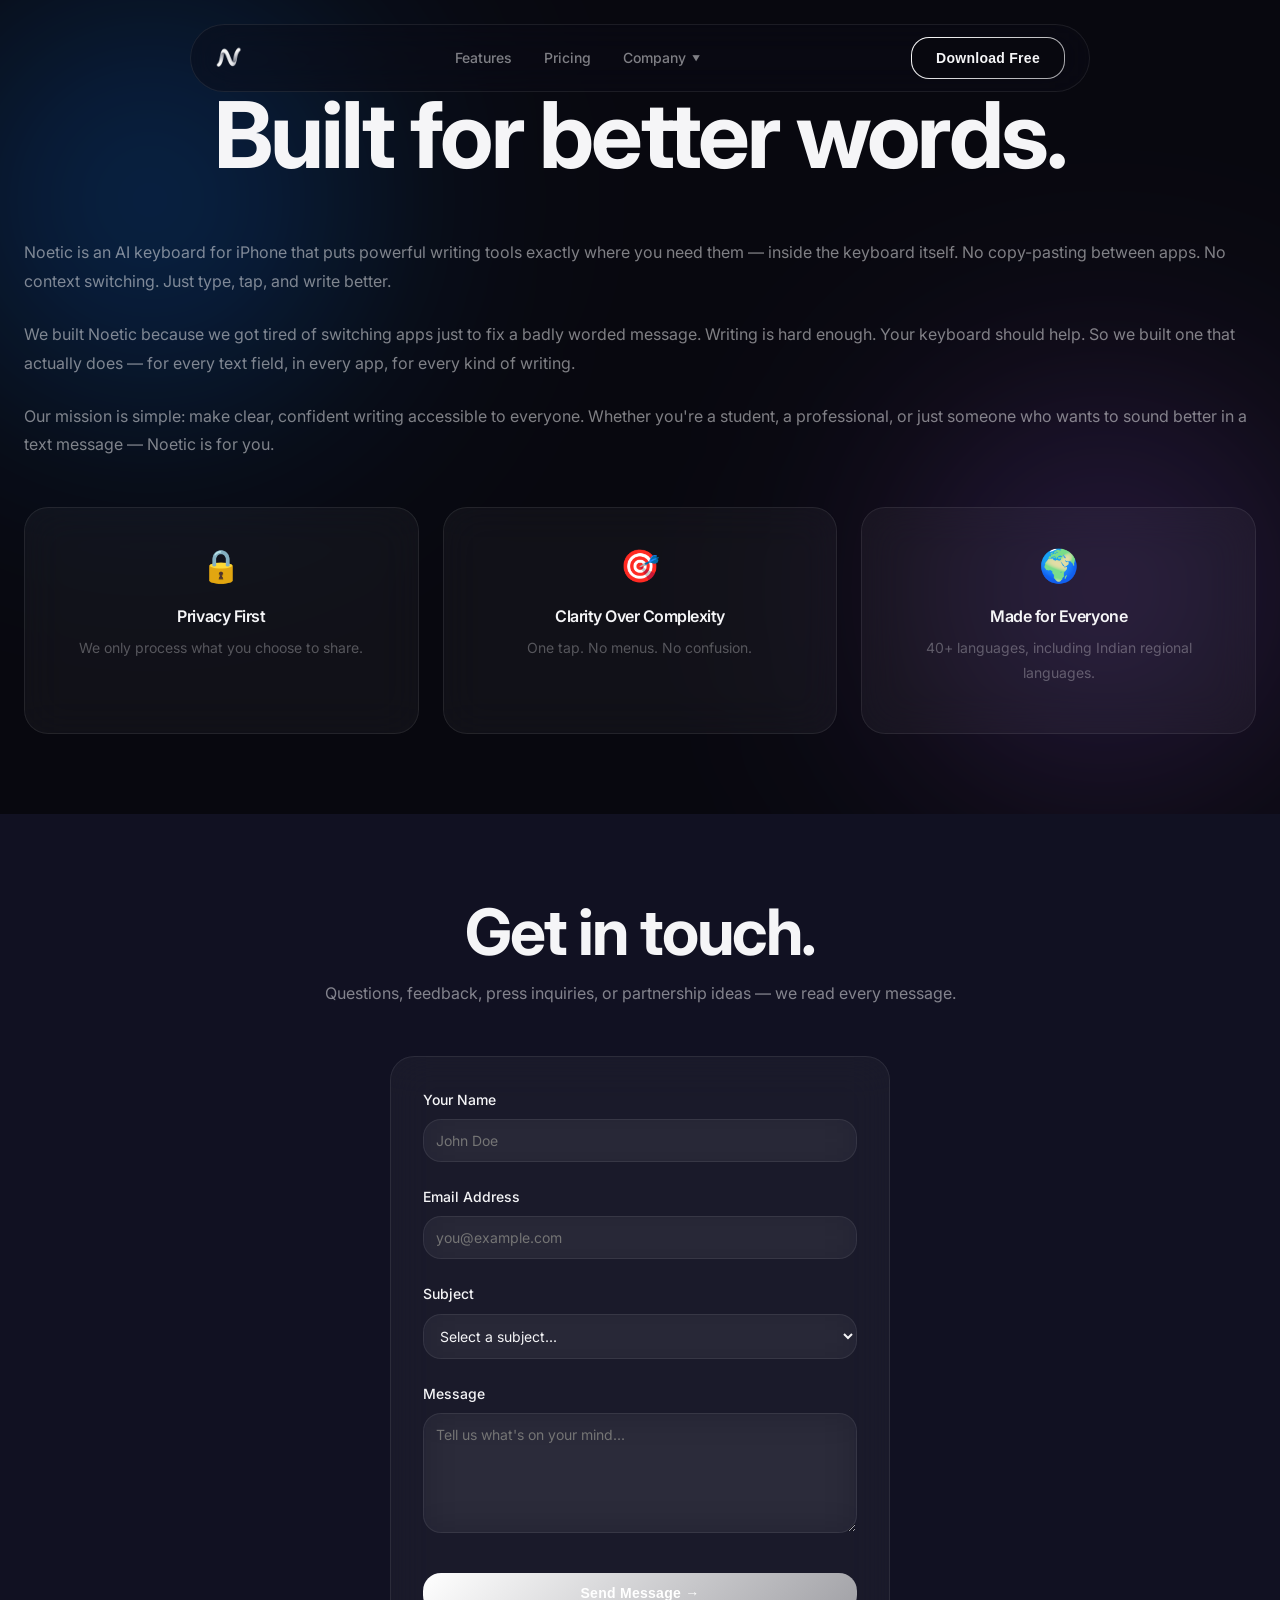
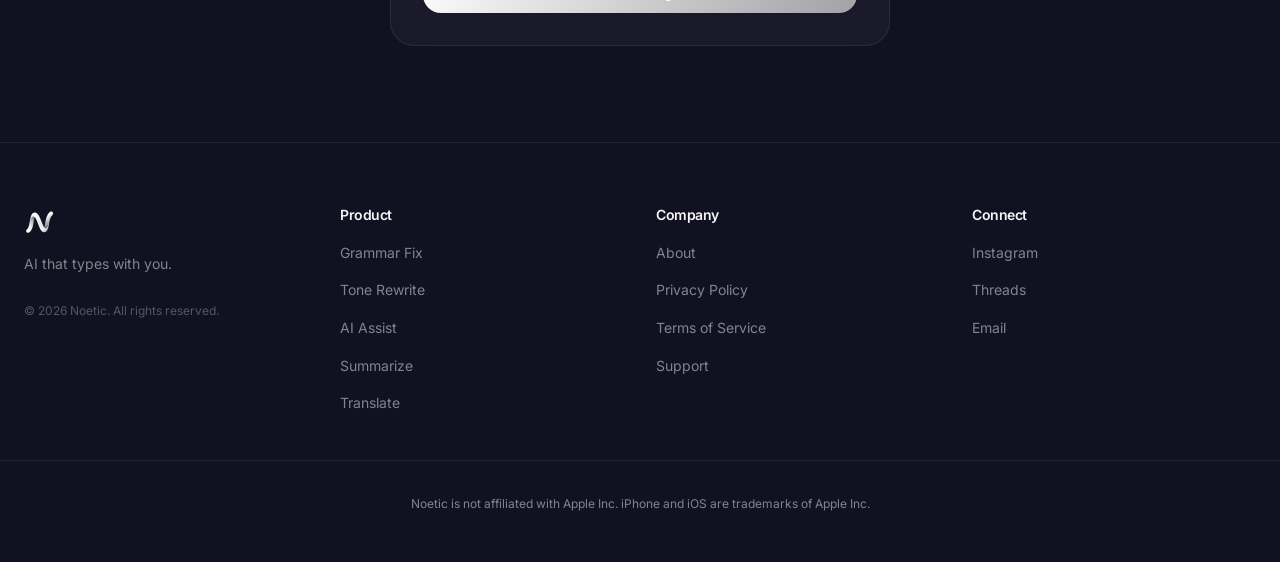
==== about.html @ 0a9797e8 "Implement Company dropdown menu in desktop header and mobile menu navigation across all pages" ====
<!DOCTYPE html>
<html lang="en">
<head>
  <meta charset="UTF-8">
  <meta name="viewport" content="width=device-width, initial-scale=1.0">
  <meta name="description" content="About Noetic — Learn about our mission to make clear, confident writing accessible to everyone.">
  <meta property="og:title" content="About — Noetic">
  <meta property="og:description" content="Built for better words. Learn about Noetic and our values.">
  <meta property="og:image" content="noetic-logo.png">
  <meta name="twitter:card" content="summary_large_image">
  <meta name="twitter:title" content="About — Noetic">
  <meta name="twitter:description" content="Built for better words. Learn about Noetic and our values.">
  <meta name="twitter:image" content="noetic-logo.png">
  <link rel="canonical" href="https://www.noetickeyboard.com/about">
  <link rel="icon" href="noetic-logo.png" media="(prefers-color-scheme: dark)">
  <link rel="icon" href="NoeticLogoblack.png" media="(prefers-color-scheme: light)">
  <title>About — Noetic</title>
  <link rel="preconnect" href="https://fonts.googleapis.com">
  <link rel="preconnect" href="https://fonts.gstatic.com" crossorigin>
  <link href="https://fonts.googleapis.com/css2?family=Inter:wght@200;300;400;500;600;700;800&display=swap" rel="stylesheet">
  <link rel="stylesheet" href="style.css">
</head>
<body>

<!-- NAVIGATION -->
<nav>
  <div class="nav-container">
    <div class="nav-logo">
      <img src="noetic-logo.png" alt="Noetic" class="logo-img" loading="lazy" onerror="this.style.display='none'; this.nextElementSibling.style.display='inline';">
      <span class="logo-text" style="display:none;">Noetic</span>
    </div>
    
    <ul class="nav-links">
      <li><a href="/#features">Features</a></li>
      <li><a href="/#pricing">Pricing</a></li>
      <li class="nav-dropdown-wrapper">
        <a class="nav-dropdown-toggle">Company <span class="chevron">▼</span></a>
        <div class="nav-dropdown-menu">
          <a href="support" class="dropdown-item">
            <svg class="dropdown-icon" viewBox="0 0 24 24" fill="none" stroke="currentColor" stroke-width="2" stroke-linecap="round" stroke-linejoin="round"><path d="M4 4h16c1.1 0 2 .9 2 2v12c0 1.1-.9 2-2 2H4c-1.1 0-2-.9-2-2V6c0-1.1.9-2 2-2z"></path><polyline points="22,6 12,13 2,6"></polyline></svg>
            <span class="dropdown-dot">•</span>
            <span class="dropdown-label">Contact</span>
          </a>
          <a href="about" class="dropdown-item">
            <svg class="dropdown-icon" viewBox="0 0 24 24" fill="none" stroke="currentColor" stroke-width="2" stroke-linecap="round" stroke-linejoin="round"><circle cx="12" cy="12" r="10"></circle><line x1="12" y1="16" x2="12" y2="12"></line><line x1="12" y1="8" x2="12.01" y2="8"></line></svg>
            <span class="dropdown-dot">•</span>
            <span class="dropdown-label">About</span>
          </a>
          <a href="support" class="dropdown-item">
            <svg class="dropdown-icon" viewBox="0 0 24 24" fill="none" stroke="currentColor" stroke-width="2" stroke-linecap="round" stroke-linejoin="round"><circle cx="12" cy="12" r="10"></circle><path d="M9.09 9a3 3 0 0 1 5.83 1c0 2-3 3-3 3"></path><line x1="12" y1="17" x2="12.01" y2="17"></line></svg>
            <span class="dropdown-dot">•</span>
            <span class="dropdown-label">FAQ</span>
          </a>
          <a href="#" class="dropdown-item">
            <svg class="dropdown-icon" viewBox="0 0 24 24" fill="none" stroke="currentColor" stroke-width="2" stroke-linecap="round" stroke-linejoin="round"><path d="M4 19.5A2.5 2.5 0 0 1 6.5 17H20"></path><path d="M6.5 2H20v20H6.5A2.5 2.5 0 0 1 4 19.5v-15A2.5 2.5 0 0 1 6.5 2z"></path></svg>
            <span class="dropdown-dot">•</span>
            <span class="dropdown-label">Blog</span>
          </a>
          <a href="privacy" class="dropdown-item">
            <svg class="dropdown-icon" viewBox="0 0 24 24" fill="none" stroke="currentColor" stroke-width="2" stroke-linecap="round" stroke-linejoin="round"><rect x="3" y="11" width="18" height="11" rx="2" ry="2"></rect><path d="M7 11V7a5 5 0 0 1 10 0v4"></path></svg>
            <span class="dropdown-dot">•</span>
            <span class="dropdown-label">Privacy policy</span>
          </a>
          <a href="terms" class="dropdown-item">
            <svg class="dropdown-icon" viewBox="0 0 24 24" fill="none" stroke="currentColor" stroke-width="2" stroke-linecap="round" stroke-linejoin="round"><circle cx="12" cy="12" r="10"></circle><line x1="12" y1="8" x2="12" y2="16"></line><path d="M16 8h-4a2 2 0 0 0 0 4h4a2 2 0 0 1 0 4h-4"></path></svg>
            <span class="dropdown-dot">•</span>
            <span class="dropdown-label">Affiliate</span>
          </a>
          <a href="#" class="dropdown-item">
            <svg class="dropdown-icon" viewBox="0 0 24 24" fill="none" stroke="currentColor" stroke-width="2" stroke-linecap="round" stroke-linejoin="round"><rect x="2" y="7" width="20" height="14" rx="2" ry="2"></rect><path d="M16 21V5a2 2 0 0 0-2-2h-4a2 2 0 0 0-2 2v16"></path></svg>
            <span class="dropdown-dot">•</span>
            <span class="dropdown-label">Careers</span>
          </a>
        </div>
      </li>
    </ul>
    
    <button class="btn btn-ghost nav-cta" onclick="window.location.href='#'"><!-- TODO: Replace # with actual App Store URL after approval -->Download Free</button>
    
    <button class="hamburger" id="hamburger">
      <span></span>
      <span></span>
      <span></span>
    </button>
  </div>
  
  <div class="nav-mobile" id="nav-mobile">
    <ul>
      <li><a href="/#features">Features</a></li>
      <li><a href="/#pricing">Pricing</a></li>
      <li style="border-top: 1px solid rgba(255,255,255,0.05); padding-top: 10px; margin-top: 10px; font-weight: bold; color: var(--text-tertiary); font-size: 11px; letter-spacing: 0.05em; text-transform: uppercase;">Company</li>
      <li><a href="about">About</a></li>
      <li><a href="support">Support</a></li>
      <li><a href="support">FAQ</a></li>
      <li><a href="privacy">Privacy Policy</a></li>
      <li><a href="terms">Terms of Use</a></li>
      <li><a href="#" class="btn btn-ghost" style="width: 100%; text-align: center; margin-top: 15px;">Download Free</a></li>
    </ul>
  </div>
</nav>

<!-- ABOUT SECTION -->
<section class="section" style="position: relative; padding: 5rem 0;">
  <div class="orb orb-1" style="top: -100px; left: -150px;"></div>
  <div class="orb orb-2" style="bottom: -50px; right: -100px;"></div>
  
  <div class="container" style="position: relative; z-index: 1;">
    <div class="section-content reveal">
      <h1 style="text-align: center; margin-bottom: 3rem;">Built for better words.</h1>
      
      <p style="font-size: 16px; line-height: 1.8; margin-bottom: 1.5rem;">
        Noetic is an AI keyboard for iPhone that puts powerful writing tools exactly where you need them — inside the keyboard itself. No copy-pasting between apps. No context switching. Just type, tap, and write better.
      </p>
      
      <p style="font-size: 16px; line-height: 1.8; margin-bottom: 1.5rem;">
        We built Noetic because we got tired of switching apps just to fix a badly worded message. Writing is hard enough. Your keyboard should help. So we built one that actually does — for every text field, in every app, for every kind of writing.
      </p>
      
      <p style="font-size: 16px; line-height: 1.8; margin-bottom: 3rem;">
        Our mission is simple: make clear, confident writing accessible to everyone. Whether you're a student, a professional, or just someone who wants to sound better in a text message — Noetic is for you.
      </p>
      
      <!-- Values Grid -->
      <div style="display: grid; grid-template-columns: repeat(auto-fit, minmax(200px, 1fr)); gap: 1.5rem;" class="reveal-group">
        <div class="glass" style="padding: 2rem; border-radius: var(--radius-lg); text-align: center;">
          <div style="font-size: 2rem; margin-bottom: 1rem;">🔒</div>
          <h3 style="font-size: 16px; margin-bottom: 0.5rem; font-weight: 600;">Privacy First</h3>
          <p style="font-size: 14px; color: var(--text-tertiary);">We only process what you choose to share.</p>
        </div>
        
        <div class="glass" style="padding: 2rem; border-radius: var(--radius-lg); text-align: center;">
          <div style="font-size: 2rem; margin-bottom: 1rem;">🎯</div>
          <h3 style="font-size: 16px; margin-bottom: 0.5rem; font-weight: 600;">Clarity Over Complexity</h3>
          <p style="font-size: 14px; color: var(--text-tertiary);">One tap. No menus. No confusion.</p>
        </div>
        
        <div class="glass" style="padding: 2rem; border-radius: var(--radius-lg); text-align: center;">
          <div style="font-size: 2rem; margin-bottom: 1rem;">🌍</div>
          <h3 style="font-size: 16px; margin-bottom: 0.5rem; font-weight: 600;">Made for Everyone</h3>
          <p style="font-size: 14px; color: var(--text-tertiary);">40+ languages, including Indian regional languages.</p>
        </div>
      </div>
    </div>
  </div>
</section>

<!-- CONTACT FORM SECTION -->
<section class="section" style="background: var(--bg-alt); padding: 5rem 0;">
  <div class="container">
    <h2 style="text-align: center; margin-bottom: 0.5rem; reveal">Get in touch.</h2>
    <p style="text-align: center; color: var(--text-secondary); margin-bottom: 3rem; reveal">Questions, feedback, press inquiries, or partnership ideas — we read every message.</p>
    
    <div style="max-width: 500px; margin: 0 auto;">
      <!-- Contact Form -->
      <form class="contact-form glass" action="https://formspree.io/f/mpqejjda" method="POST" style="padding: 2rem; border-radius: var(--radius-lg); reveal">
        <!-- Name Field -->
        <div class="form-group">
          <label for="name">Your Name</label>
          <input type="text" id="name" name="name" placeholder="John Doe" required>
        </div>
        
        <!-- Email Field -->
        <div class="form-group">
          <label for="email">Email Address</label>
          <input type="email" id="email" name="email" placeholder="you@example.com" required>
        </div>
        
        <!-- Subject Field -->
        <div class="form-group">
          <label for="subject">Subject</label>
          <select id="subject" name="subject" required>
            <option value="">Select a subject...</option>
            <option value="General Inquiry">General Inquiry</option>
            <option value="Bug Report">Bug Report</option>
            <option value="Feature Request">Feature Request</option>
            <option value="Press">Press</option>
            <option value="Partnership">Partnership</option>
            <option value="Other">Other</option>
          </select>
        </div>
        
        <!-- Message Field -->
        <div class="form-group">
          <label for="message">Message</label>
          <textarea id="message" name="message" placeholder="Tell us what's on your mind..." required></textarea>
        </div>
        
        <!-- Submit Button -->
        <button type="submit" class="btn btn-gradient" style="width: 100%; margin-top: 1rem;">Send Message →</button>
      </form>
      
      <!-- Form Note -->
      <p style="text-align: center; font-size: 12px; color: var(--text-tertiary); margin-top: 1rem;">
        <!-- This form opens the user's email client. For a true server-side contact form, replace this with a Formspree or EmailJS integration later. -->
      </p>
    </div>
  </div>
</section>

<!-- FOOTER -->
<footer>
  <div class="footer-content">
    <div class="footer-column">
      <div class="footer-logo">
        <img src="noetic-logo.png" alt="Noetic" class="logo-img" style="width: 32px; height: 32px;" loading="lazy" onerror="this.style.display='none'; this.nextElementSibling.style.display='inline';">
        <span class="logo-text" style="display:none; font-weight: 700;">Noetic</span>
        <p class="footer-tagline">AI that types with you.</p>
        <p class="footer-copyright">© 2026 Noetic. All rights reserved.</p>
      </div>
    </div>
    
    <div class="footer-column">
      <h4>Product</h4>
      <ul>
        <li><a href="/#features">Grammar Fix</a></li>
        <li><a href="/#features">Tone Rewrite</a></li>
        <li><a href="/#features">AI Assist</a></li>
        <li><a href="/#features">Summarize</a></li>
        <li><a href="/#features">Translate</a></li>
      </ul>
    </div>
    
    <div class="footer-column">
      <h4>Company</h4>
      <ul>
        <li><a href="about">About</a></li>
        <li><a href="privacy">Privacy Policy</a></li>
        <li><a href="terms">Terms of Service</a></li>
        <li><a href="support">Support</a></li>
      </ul>
    </div>
    
    <div class="footer-column">
      <h4>Connect</h4>
      <ul>
        <li><a href="https://www.instagram.com/noetic_aikeyboard" target="_blank" rel="noopener noreferrer">Instagram</a></li>
        <li><a href="https://www.threads.com/@noetic_aikeyboard" target="_blank" rel="noopener noreferrer">Threads</a></li>
        <li><a href="mailto:noeticaikeyboard@gmail.com">Email</a></li>
      </ul>
    </div>
  </div>
  
  <div class="footer-bottom">
    <p>Noetic is not affiliated with Apple Inc. iPhone and iOS are trademarks of Apple Inc.</p>
  </div>
</footer>

<script src="animations.js"></script>
</body>
</html>
---- style.css ----
/* CSS RESET */
* {
  margin: 0;
  padding: 0;
  box-sizing: border-box;
}

html {
  scroll-behavior: smooth;
  
}

:root {
  --nav-height: 64px;
  /* Colors */
  --bg: #08080F;
  --bg-alt: #111122;
  --surface: rgba(255,255,255,0.04);
  --surface-hover: rgba(255,255,255,0.07);
  --border: rgba(255,255,255,0.08);
  --border-hover: rgba(255,255,255,0.16);
  --text-primary: #F5F5F7;
  --text-secondary: rgba(245,245,247,0.5);
  --text-tertiary: rgba(245,245,247,0.3);
  --blue: #007AFF;
  --violet: #A855F7;
  --gold: #FFB020;
  --gradient-brand: linear-gradient(135deg, #ffffff 0%, #a1a1a6 100%);
  --glow-blue: 0 0 60px rgba(255,255,255,0.08);
  --glow-violet: 0 0 60px rgba(255,255,255,0.08);
  --glow-gold: 0 0 60px rgba(255,255,255,0.08);
  
  /* Spacing */
  --radius-sm: 12px;
  --radius-md: 18px;
  --radius-lg: 24px;
  --radius-xl: 32px;
}

body {
  background-color: var(--bg);
  color: var(--text-primary);
  font-family: 'Inter', -apple-system, BlinkMacSystemFont, 'Segoe UI', sans-serif;
  font-size: 16px;
  line-height: 1.6;
  font-weight: 400;
  overflow-x: hidden;
}

/* TYPOGRAPHY */
h1, h2, h3, h4, h5, h6 {
  font-weight: 700;
  line-height: 1.2;
  letter-spacing: -0.03em;
}

h1 {
  font-size: clamp(48px, 8vw, 92px);
  font-weight: 700;
}

h2 {
  font-size: clamp(36px, 6vw, 64px);
  margin-bottom: 1rem;
  font-weight: 700;
}

h3 {
  font-size: clamp(24px, 4vw, 36px);
  margin-bottom: 0.75rem;
  font-weight: 600;
}

p {
  color: var(--text-secondary);
  line-height: 1.8;
  margin-bottom: 1rem;
}

.hero-headline-gradient {
  font-size: clamp(48px, 8vw, 92px);
  font-weight: 800;
  line-height: 1.2;
  letter-spacing: -0.03em;
  text-align: center;
  margin-bottom: 2rem;
  background: var(--gradient-brand);
  -webkit-background-clip: text;
  -webkit-text-fill-color: transparent;
  background-clip: text;
}

a {
  color: var(--text-secondary);
  text-decoration: none;
  transition: color 0.3s ease;
}

a:hover {
  color: var(--text-primary);
}

/* BUTTONS */
.btn {
  display: inline-flex;
  align-items: center;
  justify-content: center;
  gap: 0.5rem;
  padding: 12px 24px;
  border-radius: var(--radius-md);
  border: none;
  cursor: pointer;
  font-weight: 600;
  font-size: 14px;
  transition: all 0.3s ease;
  letter-spacing: 0.02em;
}

.btn-primary {
  background-color: var(--text-primary);
  color: var(--bg);
  font-weight: 600;
}

.btn-primary:hover {
  opacity: 0.9;
  transform: translateY(-2px);
  box-shadow: 0 8px 24px rgba(0,0,0,0.3);
}

.btn-primary:active {
  transform: translateY(0);
}

.btn-ghost {
  background: linear-gradient(var(--bg), var(--bg)) padding-box,
            var(--gradient-brand) border-box;
  border: 1px solid transparent;
  color: var(--text-primary);
}

.btn-ghost:hover {
  background: linear-gradient(var(--bg), var(--bg)) padding-box, var(--gradient-brand) border-box;
  box-shadow: var(--glow-violet);
  transform: translateY(-2px);
}

.btn-ghost:active {
  transform: translateY(0);
}

.btn-gradient {
  background: var(--gradient-brand);
  color: white;
  font-weight: 600;
}

.btn-gradient:hover {
  opacity: 0.9;
  transform: translateY(-2px);
  box-shadow: var(--glow-violet);
}

.btn-gradient:active {
  transform: translateY(0);
}

.btn-sm {
  padding: 8px 16px;
  font-size: 12px;
}

.hero-buttons {
  display: flex;
  flex-direction: row;
  gap: 1rem;
  justify-content: center;
  flex-wrap: wrap;
  max-width: 500px;
  margin: 0 auto;
  margin-bottom: 2rem;
}

.hero-buttons .btn {
  width: auto;
  min-width: 200px;
}

.step-number {
  font-size: clamp(48px, 6vw, 72px);
  font-weight: 800;
  background: var(--gradient-brand);
  -webkit-background-clip: text;
  -webkit-text-fill-color: transparent;
  background-clip: text;
  line-height: 1;
  margin-bottom: 1rem;
  letter-spacing: -0.05em;
}

/* GLASS CARDS */
.glass {
  background: var(--surface);
  backdrop-filter: blur(20px);
  border: 1px solid var(--border);
  border-radius: var(--radius-md);
  transition: all 0.3s ease;
  position: relative;
  overflow: hidden;
}

.glass:hover {
  background: var(--surface-hover);
  border-color: var(--border-hover);
  transform: translateY(-2px);
}

.glass.tilt-card {
  position: relative;
  overflow: hidden;
}

.glass.tilt-card::before {
  content: '';
  position: absolute;
  top: 0;
  left: 0;
  right: 0;
  height: 1px;
  background: var(--gradient-brand);
  opacity: 0.6;
  transition: opacity 0.3s ease;
}

.glass.tilt-card:hover::before {
  opacity: 1;
}

.feature-card {
  cursor: default;
}

/* ANIMATIONS & TRANSITIONS */
@media (prefers-reduced-motion: no-preference) {
  /* Scroll Reveal */
  .reveal {
    opacity: 0;
    transform: translateY(30px);
    transition: opacity 0.7s ease, transform 0.7s ease;
  }

  .reveal.visible {
    opacity: 1;
    transform: translateY(0);
  }

  .reveal-group > * {
    opacity: 0;
    transform: translateY(30px);
    transition: opacity 0.7s ease, transform 0.7s ease;
  }

  .reveal-group.visible > * {
    opacity: 1;
    transform: translateY(0);
  }

  .reveal-group > *:nth-child(1) { transition-delay: 0ms; }
  .reveal-group > *:nth-child(2) { transition-delay: 100ms; }
  .reveal-group > *:nth-child(3) { transition-delay: 200ms; }
  .reveal-group > *:nth-child(4) { transition-delay: 300ms; }
  .reveal-group > *:nth-child(5) { transition-delay: 400ms; }
  .reveal-group > *:nth-child(6) { transition-delay: 500ms; }

  /* Tilt Card */
  .tilt-card {
    transform-style: preserve-3d;
    will-change: transform;
    transition: transform 0.5s ease;
  }

  /* Marquee */
  @keyframes scroll-left {
    from {
      transform: translateX(0);
    }
    to {
      transform: translateX(-50%);
    }
  }

  @keyframes scroll-right {
    from {
      transform: translateX(-50%);
    }
    to {
      transform: translateX(0);
    }
  }

  .marquee-track {
    animation: scroll-left 28s linear infinite;
    will-change: transform;
  }

  .marquee-track.reverse {
    animation: scroll-right 38s linear infinite;
  }

  .marquee-track:hover {
    animation-play-state: paused;
  }

  /* iPhone Floating */
  @keyframes float {
    0%, 100% {
      transform: translateY(0px);
    }
    50% {
      transform: translateY(-8px);
    }
  }

  .iphone-mockup {
    animation: float 3.5s ease-in-out infinite;
  }

  /* Drift Orbs */
  @keyframes drift-1 {
    0%, 100% {
      transform: translate(0, 0);
    }
    25% {
      transform: translate(30px, -40px);
    }
    50% {
      transform: translate(60px, 0);
    }
    75% {
      transform: translate(30px, 40px);
    }
  }

  @keyframes drift-2 {
    0%, 100% {
      transform: translate(0, 0);
    }
    33% {
      transform: translate(-50px, 30px);
    }
    66% {
      transform: translate(50px, -30px);
    }
  }

  @keyframes drift-3 {
    0%, 100% {
      transform: translate(0, 0);
    }
    40% {
      transform: translate(40px, 50px);
    }
    80% {
      transform: translate(-40px, -50px);
    }
  }

  /* Pulse Glow */
  @keyframes pulse-glow {
    0%, 100% {
      box-shadow: 0 0 20px rgba(0,122,255,0.5);
    }
    50% {
      box-shadow: 0 0 40px rgba(0,122,255,0.8);
    }
  }

  .badge-pulse {
    animation: pulse-glow 2s ease-in-out infinite;
  }

  /* Arrow Bounce */
  @keyframes bounce-arrow {
    0%, 100% {
      transform: translateY(0);
    }
    50% {
      transform: translateY(4px);
    }
  }

  .btn-bounce:hover .arrow {
    animation: bounce-arrow 0.6s ease-in-out infinite;
  }

  /* Success Checkmark */
  @keyframes checkmark-draw {
    0% {
      stroke-dashoffset: 60;
    }
    100% {
      stroke-dashoffset: 0;
    }
  }

  .checkmark {
    stroke-dasharray: 60;
    animation: checkmark-draw 0.6s ease-in-out forwards;
  }
}

/* Accordion */
.accordion-item {
  border-bottom: 1px solid var(--border);
  overflow: hidden;
}

.accordion-header {
  padding: 1.5rem;
  cursor: pointer;
  display: flex;
  justify-content: space-between;
  align-items: center;
  background: transparent;
  border: none;
  color: var(--text-primary);
  font-size: 16px;
  font-weight: 600;
  width: 100%;
  text-align: left;
  transition: background-color 0.3s ease;
}

.accordion-header:hover {
  background-color: var(--surface);
}

.accordion-chevron {
  width: 24px;
  height: 24px;
  display: flex;
  align-items: center;
  justify-content: center;
  transition: transform 0.3s ease;
}

.accordion-item.open .accordion-chevron {
  transform: rotate(180deg);
}

.accordion-content {
  max-height: 0;
  overflow: hidden;
  transition: max-height 0.3s ease;
  padding: 0 1.5rem;
}

.accordion-item.open .accordion-content {
  padding: 0 1.5rem 1.5rem 1.5rem;
}

.accordion-text {
  color: var(--text-secondary);
  line-height: 1.8;
  font-size: 14px;
}

/* Form Styles */
.form-group {
  margin-bottom: 1.5rem;
  display: flex;
  flex-direction: column;
}

.form-group label {
  display: block;
  margin-bottom: 0.5rem;
  color: var(--text-primary);
  font-weight: 500;
  font-size: 14px;
}

.form-group input,
.form-group select,
.form-group textarea {
  width: 100%;
  background: var(--surface);
  border: 1px solid var(--border);
  border-radius: var(--radius-md);
  color: var(--text-primary);
  padding: 12px;
  font-family: 'Inter', sans-serif;
  font-size: 14px;
  transition: all 0.3s ease;
  backdrop-filter: blur(20px);
}

.form-group input:focus,
.form-group select:focus,
.form-group textarea:focus {
  outline: none;
  border-color: var(--violet);
  background: var(--surface-hover);
  box-shadow: 0 0 20px rgba(168,85,247,0.2);
}

.form-group textarea {
  resize: vertical;
  min-height: 120px;
}

/* Pricing Cards */
.pricing-card {
  background: var(--surface);
  backdrop-filter: blur(20px);
  border: 1px solid var(--border);
  border-radius: var(--radius-lg);
  padding: 2rem;
  display: flex;
  flex-direction: column;
  transition: all 0.3s ease;
}

.pricing-card:hover {
  border-color: var(--border-hover);
}

.pricing-popular {
  border-color: var(--border-hover);
  box-shadow: 0 0 60px rgba(255, 255, 255, 0.08);
  transform: scale(1.03);
}

.pricing-premium {
  border-color: rgba(255, 255, 255, 0.15);
  box-shadow: 0 0 60px rgba(255, 255, 255, 0.06);
}

.pricing-premium:hover {
  box-shadow: 0 0 80px rgba(255, 255, 255, 0.12);
}

.pricing-header {
  display: flex;
  justify-content: space-between;
  align-items: center;
  margin-bottom: 2rem;
}

.pricing-chip {
  background: rgba(168,85,247,0.2);
  border: 1px solid var(--border);
  border-radius: 100px;
  padding: 0.4rem 1rem;
  font-size: 12px;
  font-weight: 700;
  color: var(--violet);
}

.pricing-chip.blue {
  background: rgba(0,122,255,0.2);
  color: var(--blue);
}

.pricing-chip.gold {
  background: rgba(255,176,32,0.2);
  color: var(--gold);
}

.pricing-chip.badge-popular {
  background: var(--violet);
  color: white;
  animation: pulse-glow 2s ease-in-out infinite;
}

.pricing-price {
  font-size: 2.5rem;
  font-weight: 800;
  margin-bottom: 0.25rem;
  background: var(--gradient-brand);
  -webkit-background-clip: text;
  -webkit-text-fill-color: transparent;
  background-clip: text;
}

.pricing-subtext {
  color: var(--text-secondary);
  font-size: 14px;
  margin-bottom: 1.5rem;
}

.pricing-features {
  flex: 1;
  margin-bottom: 1.5rem;
}

.pricing-features li {
  list-style: none;
  padding: 0.75rem 0;
  color: var(--text-secondary);
  font-size: 14px;
  border-bottom: 1px solid var(--border);
  display: flex;
  align-items: center;
}

.pricing-features li:before {
  content: '✓';
  display: inline-block;
  color: var(--text-primary);
  margin-right: 0.75rem;
  font-weight: bold;
}

.pricing-features li:last-child {
  border-bottom: none;
}

.pricing-cta {
  width: 100%;
  margin-top: auto;
}

/* iOS Segmented Control (HStack) */
.pricing-selector-container {
  display: flex;
  justify-content: center;
  margin-bottom: 2.5rem;
}

.ios-segmented-control {
  display: flex;
  background: rgba(255, 255, 255, 0.04);
  border: 1px solid rgba(255, 255, 255, 0.08);
  border-radius: 99px;
  padding: 4px;
  width: fit-content;
  position: relative;
  gap: 4px;
}

.ios-segment-btn {
  background: transparent;
  border: none;
  color: var(--text-secondary);
  font-family: inherit;
  font-size: 14px;
  font-weight: 600;
  padding: 0.6rem 1.8rem;
  border-radius: 99px;
  cursor: pointer;
  transition: all 0.25s cubic-bezier(0.16, 1, 0.3, 1);
  outline: none;
}

.ios-segment-btn:hover {
  color: var(--text-primary);
}

.ios-segment-btn.active {
  background: rgba(255, 255, 255, 0.1);
  color: var(--text-primary);
  box-shadow: 0 4px 12px rgba(0, 0, 0, 0.2);
}

/* Horizontal Pricing Sheet */
.pricing-section-container {
  max-width: 900px;
  margin: 0 auto;
  padding: 0 1.5rem;
}

.premium-horizontal-sheet {
  display: grid;
  grid-template-columns: 1.1fr 1.3fr;
  background: rgba(255, 255, 255, 0.02) !important;
  border: 1px solid rgba(255, 255, 255, 0.06) !important;
  border-radius: var(--radius-lg);
  overflow: hidden;
  box-shadow: 0 24px 60px rgba(0, 0, 0, 0.4) !important;
  position: relative;
  transition: all 0.4s cubic-bezier(0.16, 1, 0.3, 1) !important;
}

.premium-horizontal-sheet:hover {
  border-color: rgba(139, 92, 246, 0.4) !important;
  box-shadow: 0 32px 80px rgba(139, 92, 246, 0.15) !important;
  transform: translateY(-4px);
}

.pricing-sheet-left {
  padding: 3rem 2.5rem;
  display: flex;
  flex-direction: column;
  justify-content: center;
  border-right: 1px solid rgba(255, 255, 255, 0.06);
  background: rgba(255, 255, 255, 0.01);
}

.pricing-sheet-right {
  padding: 3rem 2.5rem;
  display: flex;
  flex-direction: column;
  justify-content: center;
  background: rgba(0, 0, 0, 0.15);
}

.pricing-sheet-badge-row {
  display: flex;
  align-items: center;
  gap: 0.75rem;
  margin-bottom: 1.5rem;
}

.pricing-sheet-badge {
  background: rgba(139, 92, 246, 0.15);
  border: 1px solid rgba(139, 92, 246, 0.3);
  border-radius: 99px;
  padding: 0.25rem 0.75rem;
  font-size: 11px;
  font-weight: 700;
  color: var(--violet);
  text-transform: uppercase;
  letter-spacing: 0.05em;
}

.pricing-sheet-tag {
  background: rgba(255, 176, 32, 0.15);
  border: 1px solid rgba(255, 176, 32, 0.3);
  border-radius: 99px;
  padding: 0.25rem 0.75rem;
  font-size: 11px;
  font-weight: 700;
  color: var(--gold);
  text-transform: uppercase;
  letter-spacing: 0.05em;
  transition: all 0.3s ease;
}

.price-display-wrapper {
  margin-bottom: 1.5rem;
}

.price-display-amount {
  font-size: 3.5rem;
  font-weight: 800;
  color: var(--text-primary);
  display: flex;
  align-items: baseline;
  line-height: 1;
}

.price-display-amount span:first-child {
  background: var(--gradient-brand);
  -webkit-background-clip: text;
  -webkit-text-fill-color: transparent;
  background-clip: text;
}

.price-display-period {
  font-size: 1.25rem;
  font-weight: 500;
  color: var(--text-secondary);
  margin-left: 0.25rem;
}

.price-savings-alert {
  font-size: 13px;
  font-weight: 600;
  color: var(--gold);
  margin-top: 0.5rem;
  min-height: 18px;
  transition: opacity 0.2s ease;
}

.pricing-sheet-desc {
  font-size: 14px;
  color: var(--text-tertiary);
  margin-bottom: 2rem;
  line-height: 1.5;
}

.pricing-sheet-features-list {
  list-style: none;
  padding: 0;
  margin: 0 0 2rem 0;
}

.pricing-sheet-features-list li {
  font-size: 15px;
  color: var(--text-secondary);
  padding: 0.6rem 0;
  border-bottom: 1px solid rgba(255, 255, 255, 0.04);
  display: flex;
  align-items: center;
}

.pricing-sheet-features-list li:last-child {
  border-bottom: none;
}

.pricing-sheet-features-list li::before {
  content: '✓';
  color: var(--gold);
  font-weight: bold;
  margin-right: 0.75rem;
  font-size: 14px;
}

@media (max-width: 768px) {
  .premium-horizontal-sheet {
    grid-template-columns: 1fr;
  }
  .pricing-sheet-left {
    border-right: none;
    border-bottom: 1px solid rgba(255, 255, 255, 0.06);
    padding: 2rem 1.5rem;
  }
  .pricing-sheet-right {
    padding: 2rem 1.5rem;
  }
}

/* Marquee Container */
.marquee {
  overflow: hidden;
}

.marquee-content {
  display: flex;
  width: fit-content;
}

.marquee-track {
  display: flex;
  gap: 1.5rem;
  width: fit-content;
  min-width: 200%;
}

.tone-pill {
  background: var(--surface);
  backdrop-filter: blur(20px);
  border: 1px solid var(--border);
  border-radius: 100px;
  padding: 0.75rem 1.5rem;
  white-space: nowrap;
  font-weight: 500;
  font-size: 14px;
  flex-shrink: 0;
  transition: all 0.3s ease;
  cursor: default;
}

.tone-pill:hover {
  border-color: var(--border-hover);
  background: var(--surface-hover);
  transform: translateY(-2px);
}

.tone-pill.blue { color: var(--blue); }
.tone-pill.violet { color: var(--violet); }
.tone-pill.gold { color: var(--gold); }

/* iPhone Mockup */
.iphone-mockup {
  width: 260px;
  height: 520px;
  margin: 2rem auto;
  border-radius: 36px;
  border: 2px solid rgba(255,255,255,0.12);
  background: rgba(255,255,255,0.04);
  box-shadow: inset 0 0 0 4px rgba(0,0,0,0.3), 0 40px 80px rgba(0,0,0,0.6);
  position: relative;
  overflow: hidden;
  display: flex;
  flex-direction: column;
}

.iphone-notch {
  width: 80px;
  height: 20px;
  background: #000;
  border-radius: 0 0 16px 16px;
  margin: 0 auto;
  z-index: 10;
}

.iphone-screen {
  flex: 1;
  background: #0A0A14;
  display: flex;
  flex-direction: column;
  overflow: hidden;
  padding-top: 12px;
}

.iphone-tab-bar {
  display: flex;
  border-bottom: 1px solid var(--border);
  font-size: 11px;
  font-weight: 600;
  color: var(--text-tertiary);
  padding: 0 8px;
}

.iphone-tab {
  flex: 1;
  text-align: center;
  padding: 8px 0;
  position: relative;
  cursor: pointer;
  transition: color 0.3s ease;
}

.iphone-tab.active {
  color: var(--text-primary);
}

.iphone-tab.active:after {
  content: '';
  position: absolute;
  bottom: -1px;
  left: 0;
  right: 0;
  height: 2px;
  background: var(--gradient-brand);
}

.iphone-content {
  flex: 1;
  display: flex;
  align-items: center;
  justify-content: center;
  padding: 16px;
}

.iphone-card {
  background: rgba(255,255,255,0.08);
  border: 1px solid rgba(255,255,255,0.1);
  border-radius: 12px;
  padding: 12px;
  text-align: center;
  font-size: 12px;
  width: 100%;
}

.iphone-card-title {
  color: var(--text-primary);
  font-weight: 600;
  margin-bottom: 8px;
}

.iphone-card-buttons {
  display: flex;
  gap: 6px;
  justify-content: center;
  margin-top: 10px;
}

.iphone-card-btn {
  background: rgba(0,122,255,0.2);
  border: 1px solid rgba(0,122,255,0.5);
  border-radius: 6px;
  color: var(--blue);
  padding: 4px 12px;
  font-size: 10px;
  font-weight: 600;
  cursor: pointer;
  transition: all 0.3s ease;
}

.iphone-card-btn:hover {
  background: rgba(0,122,255,0.4);
}

/* Ambient Orbs */
.orb {
  position: absolute;
  border-radius: 50%;
  filter: blur(100px);
  pointer-events: none;
  z-index: 0;
}

.orb-1 {
  width: 600px;
  height: 600px;
  background: radial-gradient(circle, rgba(0,122,255,0.3) 0%, transparent 70%);
  top: -200px;
  left: -200px;
}

.orb-2 {
  width: 500px;
  height: 500px;
  background: radial-gradient(circle, rgba(168,85,247,0.25) 0%, transparent 70%);
  bottom: -100px;
  right: -100px;
}

.orb-3 {
  width: 400px;
  height: 400px;
  background: radial-gradient(circle, rgba(255,176,32,0.18) 0%, transparent 70%);
  bottom: -150px;
  left: 50%;
  transform: translateX(-50%);
}

@media (prefers-reduced-motion: no-preference) {
  .orb-1 {
    animation: drift-1 25s ease-in-out infinite;
  }

  .orb-2 {
    animation: drift-2 30s ease-in-out infinite;
  }

  .orb-3 {
    animation: drift-3 20s ease-in-out infinite;
  }
}

/* LAYOUT */
.container {
  max-width: 1280px;
  margin: 0 auto;
  padding: 0 1.5rem;
}

.section {
  padding: 5rem 0;
  position: relative;
  overflow: hidden;
}

/* Orbs Background Aura */
.orb {
  position: absolute;
  border-radius: 50%;
  filter: blur(110px);
  pointer-events: none;
  opacity: 0.65;
  mix-blend-mode: screen;
  z-index: 1;
}
.orb-1 {
  width: 600px;
  height: 600px;
  background: radial-gradient(circle, rgba(0, 122, 255, 0.55) 0%, transparent 70%);
  top: -15%;
  left: -15%;
  animation: drift-1 25s ease-in-out infinite;
}
.orb-2 {
  width: 550px;
  height: 550px;
  background: radial-gradient(circle, rgba(168, 85, 247, 0.45) 0%, transparent 70%);
  bottom: 5%;
  right: -10%;
  animation: drift-2 20s ease-in-out infinite;
}
.orb-3 {
  width: 450px;
  height: 450px;
  background: radial-gradient(circle, rgba(0, 122, 255, 0.25) 0%, transparent 70%);
  bottom: -15%;
  left: 15%;
  animation: drift-3 30s ease-in-out infinite;
}

@keyframes drift-1 {
  0%, 100% { transform: translate(0, 0) scale(1); }
  50% { transform: translate(60px, -50px) scale(1.1); }
}
@keyframes drift-2 {
  0%, 100% { transform: translate(0, 0) scale(1.05); }
  50% { transform: translate(-80px, 40px) scale(0.9); }
}
@keyframes drift-3 {
  0%, 100% { transform: translate(0, 0); }
  50% { transform: translate(50px, 70px) scale(1.2); }
}

.section-hero {
  position: relative;
  min-height: 100vh;
  display: flex;
  flex-direction: column;
  justify-content: center;
  align-items: center;
  overflow: hidden;
  padding: 120px 0 60px 0;
  background-color: var(--bg-void);
}

.hero-content {
  text-align: center;
  max-width: 900px;
  width: 100%;
  margin: 0 auto;
  padding: 0 1.5rem;
  z-index: 10;
}

.badge-pill-wrap {
  display: flex;
  justify-content: center;
  margin-bottom: 2rem;
}

.badge-pill {
  background: rgba(255, 255, 255, 0.03);
  backdrop-filter: blur(10px);
  -webkit-backdrop-filter: blur(10px);
  border: 1px solid rgba(255, 255, 255, 0.08);
  padding: 0.6rem 1.2rem;
  border-radius: 100px;
  display: flex;
  align-items: center;
  gap: 0.5rem;
  width: fit-content;
}

.badge-pulse-dot {
  display: inline-block;
  width: 8px;
  height: 8px;
  border-radius: 50%;
  background: #34C759;
  box-shadow: 0 0 12px #34C759;
  animation: pulse-dot 2.5s infinite alternate;
}

@keyframes pulse-dot {
  0% { opacity: 0.5; transform: scale(0.9); }
  100% { opacity: 1; transform: scale(1.1); }
}

.badge-text {
  font-size: 12px;
  font-weight: 700;
  letter-spacing: 0.08em;
  color: var(--text-primary);
}

.hero-headline {
  font-weight: 200;
  color: var(--text-primary);
  margin-bottom: 1.5rem;
  line-height: 1.2;
  font-size: clamp(38px, 6vw, 76px);
}

#word-swap {
  display: inline-block;
  vertical-align: middle;
  min-width: 70px;
  text-align: left;
  transition: opacity 0.3s ease, transform 0.3s ease;
  font-weight: 800;
}

.swap-icon {
  margin-left: 6px;
  transform: translateY(2px);
  vertical-align: middle;
}

.hero-desc {
  font-size: clamp(16px, 2.5vw, 20px);
  color: var(--text-secondary);
  max-width: 680px;
  margin: 0 auto 2.5rem auto;
  line-height: 1.6;
  font-weight: 400;
}

.hero-cta-wrap {
  display: flex;
  gap: 1rem;
  justify-content: center;
  align-items: center;
  margin-bottom: 3rem;
}

.btn-download-badge img {
  height: 48px;
  width: auto;
  display: block;
}

.btn-secondary {
  background: transparent;
  border: 1px solid rgba(255, 255, 255, 0.22);
  color: var(--text-primary);
  padding: 12px 28px;
  font-size: 14px;
  font-weight: 600;
  border-radius: 100px;
  cursor: pointer;
  height: 48px;
  transition: all 0.3s ease;
}
.btn-secondary:hover {
  background: rgba(255, 255, 255, 0.04);
  border-color: rgba(255, 255, 255, 0.45);
}

.hero-meta {
  font-size: 13px;
  color: var(--text-tertiary);
  display: flex;
  justify-content: center;
  gap: 1.5rem;
  font-weight: 500;
}

@media (max-width: 480px) {
  .hero-cta-wrap {
    flex-direction: column;
    align-items: stretch;
    gap: 0.75rem;
    max-width: 280px;
    margin-left: auto;
    margin-right: auto;
  }
  .btn-download-badge img {
    margin: 0 auto;
  }
  .btn-secondary {
    width: 100%;
  }
  .hero-meta {
    flex-direction: column;
    gap: 0.5rem;
    align-items: center;
  }
  .section-hero {
    padding-top: 100px;
  }
}

/* Navigation */
nav {
  position: fixed;
  top: 1.5rem;
  left: 50%;
  transform: translateX(-50%) scale(1);
  width: calc(100% - 3rem);
  max-width: 900px;
  z-index: 1000;
  background: rgba(13, 13, 24, 0.45);
  backdrop-filter: blur(24px);
  -webkit-backdrop-filter: blur(24px);
  border: 1px solid var(--border);
  border-radius: 100px;
  transition: all 0.4s cubic-bezier(0.16, 1, 0.3, 1);
}

nav.scrolled {
  top: 1rem;
  max-width: 820px;
  background: rgba(7, 7, 14, 0.85);
  border-color: rgba(255, 255, 255, 0.12);
  box-shadow: 0 10px 40px rgba(0, 0, 0, 0.5), inset 0 1px 0 rgba(255, 255, 255, 0.1);
}

.nav-container {
  padding: 0.75rem 1.5rem;
  display: flex;
  justify-content: space-between;
  align-items: center;
}

.nav-logo {
  font-size: 1.25rem;
  font-weight: 700;
  display: flex;
  align-items: center;
  gap: 0.5rem;
  cursor: pointer;
}

.logo-img {
  width: 28px;
  height: 28px;
}

.logo-text {
  color: #ffffff;
  font-weight: 800;
}

.nav-links {
  display: flex;
  list-style: none;
  gap: 2rem;
}

.nav-links a {
  color: var(--text-secondary);
  font-weight: 500;
  font-size: 14px;
  transition: color 0.2s ease;
}
.nav-links a:hover {
  color: var(--text-primary);
}

/* Navigation Dropdown Menu styling */
.nav-dropdown-wrapper {
  position: relative;
  display: flex;
  align-items: center;
}

.nav-dropdown-toggle {
  display: flex;
  align-items: center;
  gap: 6px;
  cursor: pointer;
  transition: all 0.2s ease;
}

.nav-dropdown-toggle .chevron {
  font-size: 8px;
  transition: transform 0.2s ease;
  vertical-align: middle;
}

.nav-dropdown-wrapper:hover .nav-dropdown-toggle {
  color: var(--text-primary) !important;
}

.nav-dropdown-wrapper:hover .nav-dropdown-toggle .chevron {
  transform: rotate(180deg);
}

.nav-dropdown-menu {
  position: absolute;
  top: 100%;
  left: 50%;
  transform: translateX(-50%) translateY(12px);
  width: 210px;
  background: rgba(8, 8, 15, 0.95);
  backdrop-filter: blur(24px);
  -webkit-backdrop-filter: blur(24px);
  border: 1px solid rgba(255, 255, 255, 0.08);
  border-radius: 18px;
  padding: 8px;
  display: flex;
  flex-direction: column;
  gap: 2px;
  box-shadow: 0 15px 40px rgba(0, 0, 0, 0.6), 0 0 30px rgba(168, 85, 247, 0.05);
  opacity: 0;
  pointer-events: none;
  z-index: 1050;
  transition: all 0.3s cubic-bezier(0.16, 1, 0.3, 1);
}

.nav-dropdown-wrapper:hover .nav-dropdown-menu {
  opacity: 1;
  pointer-events: auto;
  transform: translateX(-50%) translateY(6px);
}

.dropdown-item {
  display: flex;
  align-items: center;
  padding: 10px 14px;
  border-radius: 12px;
  color: var(--text-secondary) !important;
  font-size: 14px;
  font-weight: 500;
  text-decoration: none;
  transition: all 0.2s ease;
  width: 100%;
}

.dropdown-item:hover {
  background: rgba(255, 255, 255, 0.05);
  color: var(--text-primary) !important;
}

.dropdown-icon {
  width: 16px;
  height: 16px;
  stroke-width: 2;
  margin-right: 8px;
  color: var(--text-tertiary);
  transition: color 0.2s ease;
  flex-shrink: 0;
  display: inline-flex;
  align-items: center;
  justify-content: center;
}

.dropdown-item:hover .dropdown-icon {
  color: var(--violet);
}

.dropdown-dot {
  color: var(--violet);
  margin-right: 8px;
  font-size: 8px;
  opacity: 0.6;
}

.dropdown-label {
  font-size: 13.5px;
}

.btn-primary.nav-cta {
  font-size: 13px;
  padding: 8px 20px;
  background: #ffffff;
  color: #000000 !important;
  border-radius: 100px;
}
.btn-primary.nav-cta:hover {
  opacity: 0.9;
  background: #f5f5f7;
  box-shadow: 0 4px 12px rgba(255, 255, 255, 0.1);
}

.hamburger {
  display: none;
  background: transparent;
  border: none;
  cursor: pointer;
  flex-direction: column;
  gap: 5px;
  z-index: 1010;
}
.hamburger span {
  width: 20px;
  height: 2px;
  background: var(--text-primary);
  transition: all 0.3s ease;
}

.hamburger.active span:nth-child(1) {
  transform: rotate(45deg) translate(4px, 5px);
}
.hamburger.active span:nth-child(2) {
  opacity: 0;
}
.hamburger.active span:nth-child(3) {
  transform: rotate(-45deg) translate(4px, -5px);
}

.nav-mobile {
  position: absolute;
  top: 100%;
  left: 0;
  width: 100%;
  background: rgba(7, 7, 14, 0.96);
  backdrop-filter: blur(30px);
  -webkit-backdrop-filter: blur(30px);
  border-radius: 24px;
  border: 1px solid var(--border);
  padding: 2rem;
  margin-top: 0.5rem;
  display: none;
  opacity: 0;
  transform: translateY(-10px);
  transition: all 0.3s ease;
}
.nav-mobile.open {
  display: block;
  opacity: 1;
  transform: translateY(0);
}
.nav-mobile ul {
  list-style: none;
  display: flex;
  flex-direction: column;
  gap: 1.5rem;
}
.nav-mobile a {
  font-size: 16px;
  font-weight: 600;
  color: var(--text-secondary);
}
.nav-mobile button {
  border-radius: 100px;
  padding: 10px 24px;
  font-weight: 600;
  cursor: pointer;
}

/* Footer */
footer {
  background: var(--bg-alt);
  border-top: 1px solid var(--border);
  padding: 4rem 0 2rem 0;
  position: relative;
}

.footer-content {
  max-width: 1280px;
  margin: 0 auto;
  padding: 0 1.5rem;
  display: grid;
  grid-template-columns: repeat(auto-fit, minmax(200px, 1fr));
  gap: 2rem;
  margin-bottom: 2rem;
}

.footer-column h4 {
  font-size: 14px;
  font-weight: 600;
  margin-bottom: 1rem;
  color: var(--text-primary);
}

.footer-column ul {
  list-style: none;
}

.footer-column li {
  margin-bottom: 0.75rem;
}

.footer-column a {
  color: var(--text-secondary);
  font-size: 14px;
  transition: color 0.3s ease;
}

.footer-column a:hover {
  color: var(--text-primary);
}

.footer-logo {
  display: flex;
  flex-direction: column;
  gap: 0.5rem;
}

.footer-logo .logo-img {
  width: 32px;
  height: 32px;
  margin-bottom: 0.25rem;
}

.footer-logo .logo-text {
  font-size: 1rem;
  font-weight: 700;
  margin-bottom: 0.5rem;
}

.footer-tagline {
  color: var(--text-secondary);
  font-size: 14px;
  margin-bottom: 1rem;
}

.footer-copyright {
  color: var(--text-tertiary);
  font-size: 12px;
}

.footer-bottom {
  border-top: 1px solid var(--border);
  padding-top: 2rem;
  text-align: center;
  color: var(--text-tertiary);
  font-size: 12px;
}

/* RESPONSIVENESS */
@media (max-width: 768px) {
  .nav-mobile { display: block; }
  
  .nav-links {
    display: none;
  }

  .hamburger {
    display: flex;
  }

  .nav-cta {
    display: none;
  }

  .section {
    padding: 3rem 0;
  }

  .section-hero {
    min-height: 80vh;
  }

  .grid-2 {
    grid-template-columns: 1fr;
  }

  .grid-3 {
    grid-template-columns: 1fr;
  }

  .grid-5 {
    grid-template-columns: 1fr;
  }

  .hide-mobile {
    display: none;
  }

  .marquee-track {
    width: 100%;
  }

  .pricing-popular {
    transform: scale(1);
  }
}

@media (max-width: 480px) {
  .iphone-mockup {
  display: none;
  }

  h1 {
    font-size: 32px;
  }

  h2 {
    font-size: 24px;
  }

  h3 {
    font-size: 18px;
  }

  .btn {
    width: 100%;
  }

  .hero-buttons {
    flex-direction: column;
    max-width: 300px;
  }

  .hero-buttons .btn {
    width: 100%;
  }

  .container {
    padding: 0 1rem;
  }

  .section {
    padding: 2rem 0;
  }

  .iphone-mockup {
    width: 220px;
    height: 440px;
  }
}

/* SCROLLBAR */
::-webkit-scrollbar {
  width: 8px;
}

::-webkit-scrollbar-track {
  background: var(--bg);
}

::-webkit-scrollbar-thumb {
  background: rgba(255,255,255,0.1);
  border-radius: 4px;
}

::-webkit-scrollbar-thumb:hover {
  background: rgba(255,255,255,0.2);
}

/* ================================================
   EYEBROW TAG
   ================================================ */

.eyebrow-tag {
  display: inline-block;
  background: rgba(0,122,255,0.1);
  border: 1px solid rgba(0,122,255,0.2);
  border-radius: 100px;
  padding: 0.35rem 1rem;
  font-size: 11px;
  font-weight: 700;
  color: var(--blue);
  letter-spacing: 0.08em;
  text-transform: uppercase;
}

/* ================================================
   FEATURE SHOWCASE — ALTERNATING LAYOUT
   ================================================ */

.features-showcase {
  background: var(--bg);
  padding: 8rem 0;
}

.feature-row {
  display: grid;
  grid-template-columns: 1fr 1fr;
  gap: 5rem;
  align-items: center;
  margin-bottom: 8rem;
}

.feature-row:last-of-type {
  margin-bottom: 0;
}

/* Text column sits beside the phone body.
   No padding-top needed — grid centres both columns. */
.feature-text-col {
  display: flex;
  flex-direction: column;
  gap: 1.25rem;
}

/* Flipped variant — phone column goes visually right */
.feature-row-flip .feature-phone-col { order: 2; }
.feature-row-flip .feature-text-col  { order: 1; }

/* Phone column — let the iframe overflow downward naturally.
   overflow: visible so the keyboard below the phone is visible.
   No forced min-height — the grid row height is set by the
   natural content (phone body ≈ 498px visible area). */
.feature-phone-col {
  display: flex;
  justify-content: center;
  align-items: center;
  position: relative;
  padding: 1rem 0;
  overflow: visible;
}

/* Ambient glow behind each mockup */
.feature-glow {
  position: absolute;
  top: 60px; /* sit behind the phone body, not the empty keyboard zone */
  width: 360px;
  height: 360px;
  border-radius: 50%;
  filter: blur(70px);
  pointer-events: none;
  opacity: 0.22;
  z-index: 0;
}
.glow-blue   { background: radial-gradient(circle, rgba(0,122,255,0.65) 0%, transparent 70%); }
.glow-violet { background: radial-gradient(circle, rgba(168,85,247,0.65) 0%, transparent 70%); }
.glow-gold   { background: radial-gradient(circle, rgba(255,176,32,0.55) 0%, transparent 70%); }
.glow-mixed  { background: radial-gradient(circle, rgba(0,122,255,0.4) 0%, rgba(168,85,247,0.5) 55%, transparent 100%); }

/* iPhone Feature Frame */
.iphone-feat {
  width: 270px;
  height: 555px;
  border-radius: 44px;
  border: 1.5px solid rgba(255,255,255,0.1);
  background: linear-gradient(150deg, rgba(255,255,255,0.05) 0%, rgba(0,0,0,0.15) 100%);
  box-shadow:
    inset 0 0 0 1px rgba(255,255,255,0.03),
    0 60px 120px rgba(0,0,0,0.8),
    0 20px 40px rgba(0,0,0,0.4);
  position: relative;
  z-index: 1;
  overflow: hidden;
  display: flex;
  flex-direction: column;
  flex-shrink: 0;
}

.iphone-feat-notch {
  width: 88px;
  height: 22px;
  background: #000;
  border-radius: 0 0 18px 18px;
  margin: 0 auto;
  flex-shrink: 0;
}

.iphone-feat-screen {
  flex: 1;
  background: #08090F;
  display: flex;
  flex-direction: column;
  overflow: hidden;
  padding-top: 6px;
}

/* Mini tab bar */
.iphone-tabs-mini {
  display: flex;
  border-bottom: 1px solid rgba(255,255,255,0.05);
  padding: 0 4px;
  flex-shrink: 0;
}

.tab-mini {
  flex: 1;
  text-align: center;
  padding: 7px 0;
  font-size: 8.5px;
  font-weight: 600;
  color: rgba(245,245,247,0.18);
  position: relative;
  font-family: inherit;
}

.tab-mini.tab-active {
  color: rgba(245,245,247,0.88);
}

.tab-mini.tab-active::after {
  content: '';
  position: absolute;
  bottom: -1px;
  left: 0;
  right: 0;
  height: 1.5px;
  background: var(--gradient-brand);
}

/* Demo content components */
.demo-label {
  font-size: 8.5px;
  font-weight: 700;
  color: rgba(245,245,247,0.28);
  text-transform: uppercase;
  letter-spacing: 0.1em;
}

.demo-label-ok { color: rgba(50,215,75,0.65); }

.demo-bubble {
  font-size: 11px;
  line-height: 1.55;
  padding: 9px 11px;
  border-radius: 10px;
  color: rgba(245,245,247,0.7);
}

.demo-bubble-error {
  background: rgba(255,59,48,0.06);
  border: 1px solid rgba(255,59,48,0.16);
}

.demo-bubble-ok {
  background: rgba(50,215,75,0.04);
  border: 1px solid rgba(50,215,75,0.12);
  color: rgba(245,245,247,0.82);
}

.err {
  color: rgba(255,80,70,0.9);
  text-decoration: underline;
  text-decoration-style: wavy;
  text-decoration-color: rgba(255,59,48,0.5);
  text-underline-offset: 2px;
}

.demo-arrow-row {
  display: flex;
  align-items: center;
  gap: 7px;
}

.demo-arrow-line {
  flex: 1;
  height: 1px;
  background: rgba(255,255,255,0.05);
}

.demo-arrow-icon {
  font-size: 9px;
  color: rgba(0,122,255,0.55);
}

.demo-btns {
  display: flex;
  gap: 6px;
  margin-top: auto;
}

.demo-action {
  flex: 1;
  padding: 7px 0;
  border-radius: 8px;
  font-size: 10px;
  font-weight: 700;
  cursor: pointer;
  border: none;
  font-family: inherit;
  transition: opacity 0.2s ease;
}

.demo-action:hover { opacity: 0.85; }

.demo-action.primary {
  background: var(--blue);
  color: #fff;
}

.demo-action.ghost {
  background: rgba(255,255,255,0.05);
  border: 1px solid rgba(255,255,255,0.09);
  color: rgba(245,245,247,0.55);
}

/* Tone selector */
.tone-chip-grid {
  display: grid;
  grid-template-columns: 1fr 1fr;
  gap: 4px;
}

.tone-chip {
  padding: 6px 4px;
  border-radius: 7px;
  font-size: 9px;
  font-weight: 600;
  text-align: center;
  background: rgba(255,255,255,0.03);
  border: 1px solid rgba(255,255,255,0.06);
  color: rgba(245,245,247,0.35);
  transition: all 0.2s;
}

.tone-chip-on {
  background: rgba(168,85,247,0.12);
  border-color: rgba(168,85,247,0.3);
  color: var(--violet);
}

/* AI Assist selector */
.assist-chip-grid {
  display: grid;
  grid-template-columns: 1fr 1fr;
  gap: 4px;
}

.assist-chip {
  padding: 7px 4px;
  border-radius: 7px;
  font-size: 9px;
  font-weight: 600;
  text-align: center;
  background: rgba(255,255,255,0.03);
  border: 1px solid rgba(255,255,255,0.06);
  color: rgba(245,245,247,0.35);
  transition: all 0.2s;
}

.assist-chip-on {
  background: rgba(0,122,255,0.12);
  border-color: rgba(0,122,255,0.3);
  color: var(--blue);
}

/* Summary list */
.sum-list {
  display: flex;
  flex-direction: column;
  gap: 8px;
  padding: 10px;
  background: rgba(255,176,32,0.04);
  border: 1px solid rgba(255,176,32,0.09);
  border-radius: 10px;
}

.sum-item {
  display: flex;
  align-items: flex-start;
  gap: 7px;
  font-size: 9.5px;
  line-height: 1.45;
  color: rgba(245,245,247,0.72);
}

.sum-dot {
  width: 5px;
  height: 5px;
  border-radius: 50%;
  background: var(--gold);
  flex-shrink: 0;
  margin-top: 3px;
}

/* Language list */
.lang-list {
  display: flex;
  flex-direction: column;
  gap: 3px;
}

.lang-row {
  display: flex;
  align-items: center;
  gap: 7px;
  padding: 6px 8px;
  border-radius: 7px;
  font-size: 10px;
  font-weight: 500;
  color: rgba(245,245,247,0.35);
  transition: background 0.2s;
}

.lang-row-on {
  background: rgba(0,122,255,0.1);
  border: 1px solid rgba(0,122,255,0.2);
  color: rgba(245,245,247,0.88);
}

/* Feature text column */
.feature-text-col {
  display: flex;
  flex-direction: column;
  gap: 1.25rem;
}

.feat-chip {
  display: inline-flex;
  align-items: center;
  padding: 0.35rem 0.9rem;
  border-radius: 100px;
  font-size: 11px;
  font-weight: 700;
  letter-spacing: 0.07em;
  text-transform: uppercase;
  width: fit-content;
}

.feat-chip-blue, .feat-chip-violet, .feat-chip-gold { background: rgba(255, 255, 255, 0.06); border: 1px solid rgba(255, 255, 255, 0.15); color: var(--text-primary); }

.feat-h3 {
  font-size: clamp(38px, 5vw, 58px);
  font-weight: 700;
  line-height: 1.05;
  letter-spacing: -0.04em;
  color: var(--text-primary);
  margin: 0;
}

.feat-p {
  font-size: 16px;
  line-height: 1.75;
  color: var(--text-secondary);
  margin: 0;
}

.feat-list {
  list-style: none;
  padding: 0;
  display: flex;
  flex-direction: column;
}

.feat-list li {
  display: flex;
  align-items: center;
  gap: 0.75rem;
  font-size: 14px;
  color: rgba(245,245,247,0.5);
  padding: 0.6rem 0;
  border-bottom: 1px solid rgba(255,255,255,0.04);
}

.feat-list li:last-child { border-bottom: none; }

.feat-list li::before {
  content: '';
  width: 18px;
  height: 18px;
  flex-shrink: 0;
  border-radius: 50%;
  background-color: rgba(0,122,255,0.12);
  background-image: url("data:image/svg+xml,%3Csvg xmlns='http://www.w3.org/2000/svg' width='9' height='7' viewBox='0 0 9 7'%3E%3Cpath d='M1 3.5L3.5 6L8 1' stroke='%23007AFF' stroke-width='1.5' fill='none' stroke-linecap='round' stroke-linejoin='round'/%3E%3C/svg%3E");
  background-repeat: no-repeat;
  background-position: center;
  border: 1px solid rgba(0,122,255,0.22);
}

/* ================================================
   HOW IT WORKS ENHANCEMENT
   ================================================ */

.how-steps-grid {
  display: grid;
  grid-template-columns: repeat(auto-fit, minmax(280px, 1fr));
  gap: 2rem;
  position: relative;
}

/* Faint connector line between steps — desktop only */
@media (min-width: 900px) {
  .how-steps-grid::before {
    content: '';
    position: absolute;
    top: 2.1rem;
    left: calc(33.33% - 0.5rem);
    right: calc(33.33% - 0.5rem);
    height: 1px;
    background: var(--gradient-brand);
    opacity: 0.12;
    pointer-events: none;
  }
}

.how-step-card {
  padding: 2.5rem 2rem;
  border-radius: var(--radius-lg);
}

.step-num-label {
  font-size: 10px;
  font-weight: 800;
  letter-spacing: 0.18em;
  color: rgba(245,245,247,0.18);
  text-transform: uppercase;
  margin-bottom: 1.25rem;
  font-variant-numeric: tabular-nums;
}

/* ================================================
   SCROLL PROGRESS BAR
   ================================================ */

.scroll-progress {
  position: fixed;
  top: 0;
  left: 0;
  height: 2px;
  width: 0%;
  background: var(--gradient-brand);
  z-index: 9999;
  pointer-events: none;
  will-change: width;
}

/* ================================================
   CURSOR SPOTLIGHT
   ================================================ */

.cursor-spotlight {
  position: fixed;
  pointer-events: none;
  z-index: 0;
  width: 700px;
  height: 700px;
  border-radius: 50%;
  background: radial-gradient(circle closest-side, rgba(0,122,255,0.042) 0%, transparent 100%);
  transform: translate(-50%, -50%);
  top: 0;
  left: 0;
  opacity: 0;
  transition: opacity 0.5s ease;
  will-change: left, top;
}

/* ================================================
   GLASS SHIMMER
   ================================================ */

.glass::after {
  content: '';
  position: absolute;
  top: 0;
  left: -100%;
  width: 55%;
  height: 100%;
  background: linear-gradient(
    105deg,
    transparent 0%,
    rgba(255,255,255,0.035) 50%,
    transparent 100%
  );
  transform: skewX(-18deg);
  pointer-events: none;
  transition: none;
}

.glass:hover::after {
  left: 160%;
  transition: left 0.75s ease;
}

/* Don't double-shimmer tilt-cards (they already have ::before gradient) */
.glass.tilt-card::after {
  display: none;
}

/* ================================================
   FEATURE ROW — REVEAL ANIMATIONS
   ================================================ */

@media (prefers-reduced-motion: no-preference) {

  /* Children start invisible with directional offsets */
  .feature-phone-col,
  .feature-text-col {
    opacity: 0;
    will-change: opacity, transform;
  }

  .feature-phone-col {
    transition: opacity 0.85s cubic-bezier(0.16,1,0.3,1),
                transform 0.85s cubic-bezier(0.16,1,0.3,1);
  }

  .feature-text-col {
    transition: opacity 0.85s cubic-bezier(0.16,1,0.3,1) 0.1s,
                transform 0.85s cubic-bezier(0.16,1,0.3,1) 0.1s;
  }

  /* Standard rows: phone slides in from left, text from right */
  .feature-row:not(.feature-row-flip) .feature-phone-col { transform: translateX(-52px); }
  .feature-row:not(.feature-row-flip) .feature-text-col  { transform: translateX(52px); }

  /* Flipped rows: phone slides in from right, text from left */
  .feature-row-flip .feature-phone-col { transform: translateX(52px); }
  .feature-row-flip .feature-text-col  { transform: translateX(-52px); }

  /* In-view: slide to natural position */
  .feature-row.in-view .feature-phone-col,
  .feature-row.in-view .feature-text-col {
    opacity: 1;
    transform: translateX(0);
  }

  /* Gentle float on visible iPhones */
  @keyframes feat-float {
    0%, 100% { transform: translateY(0px); }
    50%       { transform: translateY(-9px); }
  }

  .feature-row.in-view .iphone-feat {
    animation: feat-float 4s ease-in-out infinite;
  }
}

/* ================================================
   RESPONSIVE — FEATURE SHOWCASE
   ================================================ */

@media (max-width: 960px) {
  .features-showcase { padding: 5rem 0; }

  .feature-row {
    grid-template-columns: 1fr;
    gap: 2rem;
    margin-bottom: 5rem;
  }

  /* Always: phone on top, text below */
  .feature-row-flip .feature-phone-col,
  .feature-row .feature-phone-col { order: 1; }
  .feature-row-flip .feature-text-col,
  .feature-row .feature-text-col  { order: 2; }

  .feature-phone-col {
    overflow: visible;
  }

  .iphone-feat {
    width: 240px;
    height: 490px;
    border-radius: 38px;
  }

  .feat-h3 { font-size: clamp(34px, 8vw, 48px); }
  .feature-glow { width: 260px; height: 260px; }
}

@media (max-width: 480px) {
  .features-showcase { padding: 4rem 0; }
  .feature-row { margin-bottom: 4rem; }

  .iphone-feat {
    width: 200px;
    height: 408px;
    border-radius: 32px;
  }

  .iphone-feat-notch {
    width: 70px;
    height: 18px;
    border-radius: 0 0 14px 14px;
  }

  .tab-mini { font-size: 7.5px; }
}

/* ================================================
   DEMO IFRAME WRAPPER
   The demo iframes place the phone at top:50% of their
   internal 100vh container. We translate the iframe up
   so the phone body (not the keyboard zone below) aligns
   with the text column beside it. overflow:visible lets
   the keyboard slide out below without being clipped.
   ================================================ */

.demo-iframe-wrap {
  position: relative;
  z-index: 1;
  width: 230px;
  /* Visible height = phone body only (~498px) */
  height: 498px;
  flex-shrink: 0;
  overflow: visible;
}

.demo-iframe-wrap iframe {
  display: block;
  width: 230px;
  height: 720px;
  border: none;
  background: transparent;
  filter: drop-shadow(0 40px 80px rgba(0,0,0,0.7));
  /* Shift iframe up so the phone body (centred at 50% = 360px)
     aligns with the top of the 498px wrapper.
     Phone top = 360px inside iframe → translate up by 360px
     then add half wrapper height (249px) to optically centre = -111px */
  transform: translateY(-111px);
}

@media (min-width: 1100px) {
  .demo-iframe-wrap {
    width: 250px;
    height: 540px;
  }
  .demo-iframe-wrap iframe {
    width: 250px;
    height: 780px;
    transform: translateY(-120px);
  }
}

@media (max-width: 960px) {
  .demo-iframe-wrap {
    width: 210px;
    height: 450px;
  }
  .demo-iframe-wrap iframe {
    width: 210px;
    height: 640px;
    transform: translateY(-95px);
  }
}

@media (max-width: 480px) {
  .demo-iframe-wrap {
    width: 180px;
    height: 400px;
  }
  .demo-iframe-wrap iframe {
    width: 180px;
    height: 560px;
    transform: translateY(-80px);
  }
}

/* ================================================
   FEATURES SECTION — ASYMMETRIC SPLIT HEADER
   ================================================ */

.features-header-split {
  display: grid;
  grid-template-columns: 1fr 1fr;
  gap: 3rem;
  align-items: end;
  margin-bottom: 6rem;
  padding-bottom: 4rem;
  border-bottom: 1px solid rgba(255,255,255,0.05);
}

.features-header-left .eyebrow-tag {
  margin-bottom: 1.25rem;
  display: inline-block;
}

.features-header-h2 {
  font-size: clamp(36px, 5vw, 58px);
  font-weight: 800;
  line-height: 1.05;
  letter-spacing: -0.04em;
  margin: 0;
}

.features-header-right {
  padding-bottom: 0.5rem;
}

.features-header-right p {
  font-size: 17px;
  line-height: 1.75;
  color: var(--text-secondary);
  font-weight: 300;
  margin: 0;
}

@media (max-width: 768px) {
  .features-header-split {
    grid-template-columns: 1fr;
    gap: 1.5rem;
    margin-bottom: 4rem;
  }
}
/* ==========================================================================
   PREMIUM GEOMETRIC ENGINE: RECALIBRATED SCROLL SNAP RUNTIME
   ========================================================================== */

html {
  scroll-behavior: smooth;
  scroll-snap-type: y mandatory; /* Powers the strict section tracking engine */
}

body {
  margin: 0;
  padding: 0;
  overflow-x: hidden;
}
/* Perfect Optical Center Calibration for the Hero Block */
.section-hero {
  min-height: 100vh !important;
  height: 100vh !important;
  box-sizing: border-box;
  padding-top: var(--nav-height) !important; /* Offsets transparent header cleanly */
  padding-bottom: 3rem !important;
  display: flex;
  align-items: center;
  justify-content: center;
  scroll-snap-align: start;
  scroll-snap-stop: always;
  position: relative;
}

/* Immersive Screen 2: Features Intro Slide Block */
.features-intro-slide {
  scroll-snap-align: start;
  scroll-snap-stop: always;
}

/* Feature Row Viewport Snap Assignments */
.feature-row-snap-block {
  min-height: 100vh;
  height: 100vh;
  display: flex;
  align-items: center;
  justify-content: center;
  scroll-snap-align: start;
  scroll-snap-stop: always;
  background-color: var(--bg);
  position: relative;
  overflow: visible;
  box-sizing: border-box;
}

/* Global Class to extend the mandatory snap chain to the lower half of the site */
.premium-snap-section {
  min-height: 100vh;
  box-sizing: border-box;
  display: flex;
  flex-direction: column;
  justify-content: center;
  scroll-snap-align: start;
  scroll-snap-stop: always;
  position: relative;
}

/* Specific component tweaks to balance out padding inside snap sections */
section.premium-snap-section {
  padding: 4rem 0 !important;
}

footer.premium-snap-section {
  min-height: auto !important; /* Allow footer to only take up its natural footprint */
  justify-content: flex-end;
}

/* Responsive Overrides: Disconnect layout engines on small screens */
@media (max-width: 960px) {
  html {
    scroll-snap-type: none;
    height: auto;
  }
  .section-hero,
  .feature-row-snap-block,
  .premium-snap-section {
    min-height: auto !important;
    height: auto !important;
    padding: 5rem 0 !important;
  }
}
/* ==========================================================================
   NOETIC HYBRID LAYOUT ENGINE (APPENDED)
   ========================================================================== */

/* Slide 1: Hero Section Landing Target */
.section-hero {
  min-height: 100vh !important;
  height: 100vh !important;
  display: flex;
  align-items: center;
  justify-content: center;
  scroll-snap-align: start;
  scroll-snap-stop: always;
  position: relative;
  box-sizing: border-box;
  padding-top: var(--nav-height) !important;
}

/* Slide 2: Five AI Tools Intro Slide Target
   — removed from snap chain, scrolls continuously */
.features-intro-slide {
  scroll-snap-align: none !important;
  scroll-snap-stop: unset !important;
}

.features-header-split {
  display: grid;
  grid-template-columns: 1fr 1fr;
  gap: 4rem;
  align-items: center;
  width: 100%;
}

/* Custom Animation Mount Block for the WebGL Particles */
.particle-canvas-container {
  width: 100%;
  height: 280px;
  margin-top: 1.5rem;
  position: relative;
  border-radius: var(--radius-md);
  border: 1px solid var(--border);
  background: rgba(255, 255, 255, 0.01);
  overflow: hidden;
}
#particle-wave-canvas { 
  position: absolute; 
  top: 0; 
  left: 0; 
  width: 100%; 
  height: 100%; 
  display: block; 
}

/* Slides 3 to 7: Individual Demo Viewport Locks */
.feature-row-snap-block {
  min-height: 100vh !important;
  height: 100vh !important;
  display: flex;
  align-items: center;
  justify-content: center;
  scroll-snap-align: start;
  scroll-snap-stop: always;
  background-color: var(--bg);
  position: relative;
  overflow: visible;
  box-sizing: border-box;
}

.feature-row-snap-block .feature-row {
  margin-bottom: 0 !important; /* Strips older sequential cascading margins */
  width: 100%;
}

/* Continuous Scroll Anchor Point */
.continuous-scroll-wrapper {
  scroll-snap-align: none; 
  height: auto;
  background-color: var(--bg);
}

/* Responsive Overrides: Disconnect snapping layout engines cleanly on tablets/mobile */
@media (max-width: 960px) {
  html { 
    scroll-snap-type: none; 
    height: auto; 
  }
  .section-hero, 
  .features-intro-slide, 
  .feature-row-snap-block { 
    min-height: auto !important; 
    height: auto !important; 
    padding: 5rem 0 !important; 
  }
  .features-header-split { 
    grid-template-columns: 1fr; 
    gap: 2.5rem; 
  }
}
/* ==========================================================================
   NOETIC PREMIUM RECALIBRATED LAYOUT ENGINE (APPENDED OVERRIDES)
   ========================================================================== */

/* 1. Global Scroll Snapping configuration on Desktop */
html {
  scroll-behavior: smooth !important;
}

@media (min-width: 961px) {
  html {
    scroll-snap-type: y mandatory !important;
  }
  .snap-presentation-cylinder {
    height: auto !important;
    overflow: visible !important;
    background-color: var(--bg);
  }
}

@media (max-width: 960px) {
  html, body {
    scroll-snap-type: none !important;
    height: auto !important;
    overflow-y: auto !important;
  }
}

  /* Force Strict Viewport Locking on Presentation Slides */
  .section-hero,
  .features-intro-slide,
  .showcase-text-block {
    scroll-snap-align: start !important;
    scroll-snap-stop: always !important;
  }

  .section-hero {
    height: 100vh !important;
    min-height: 100vh !important;
    max-height: 100vh !important;
    display: flex !important;
    align-items: center !important;
    justify-content: center !important;
    box-sizing: border-box !important;
    margin: 0 !important;
    overflow: hidden !important;
  }

  .showcase-text-block {
    height: 100vh !important;
    min-height: 100vh !important;
    max-height: 100vh !important;
    display: flex !important;
    flex-direction: column !important;
    justify-content: center !important;
    box-sizing: border-box !important;
    margin: 0 !important;
  }

  /* Hero: account for the sticky nav height */
  .section-hero {
    padding-top: var(--nav-height) !important;
    padding-bottom: 2rem !important;
  }

  .section-hero .container {
    display: flex;
    align-items: center;
    justify-content: center;
    height: 100%;
  }
}

/* 3. Continuous Scroll Region Normalization */
.continuous-scroll-wrapper {
  position: relative;
  background-color: var(--bg);
  z-index: 10;
}

/* 4. Apple-Grade Kinetic Typography Sweep Masking (Screen 2 Upgrade) */
.kinetic-mask span {
  display: block;
  background: linear-gradient(
    to right, 
    #F5F5F7 20%, 
    rgba(245, 245, 247, 0.25) 50%, 
    #F5F5F7 80%
  );
  background-size: 200% auto;
  background-clip: text;
  -webkit-background-clip: text;
  -webkit-text-fill-color: transparent;
  animation: shineSweep 4s linear infinite;
}

@keyframes shineSweep {
  to {
    background-position: 200% center;
  }
}

/* Premium WebGL Canvas Optimization Box */
.particle-canvas-container {
  width: 100%;
  height: 320px;
  margin-top: 2rem;
  position: relative;
  border-radius: var(--radius-md);
  border: 1px solid var(--border);
  background: rgba(255, 255, 255, 0.01);
  overflow: hidden;
  box-shadow: inset 0 0 40px rgba(0, 0, 0, 0.5);
}

#particle-wave-canvas {
  position: absolute;
  top: 0;
  left: 0;
  width: 100%;
  height: 100%;
  display: block;
}

/* 5. Responsive Clean Breakpoints for Tablets & Mobile Devices */
@media (max-width: 960px) {
  .snap-presentation-cylinder {
    height: auto !important;
    scroll-snap-type: none !important;
    overflow-y: visible !important;
  }

  .section-hero,
  .features-intro-slide,
  .showcase-text-block {
    scroll-snap-align: none !important;
  }

  .section-hero,
  .showcase-text-block {
    height: auto !important;
    min-height: auto !important;
    max-height: none !important;
    padding: 5rem 0 !important;
    overflow: visible !important;
  }

  .features-header-split {
    grid-template-columns: 1fr !important;
    gap: 3rem !important;
  }
  
  .particle-canvas-container {
    height: 240px;
  }
}
/* 6. Instant Snap-In Transitions for Feature Rows */
@media (prefers-reduced-motion: no-preference) {
  .feature-phone-col {
    transition: opacity 0.4s cubic-bezier(0.16,1,0.3,1),
                transform 0.4s cubic-bezier(0.16,1,0.3,1) !important;
  }

  .feature-text-col {
    transition: opacity 0.4s cubic-bezier(0.16,1,0.3,1) 0.05s,
                transform 0.4s cubic-bezier(0.16,1,0.3,1) 0.05s !important;
  }
}
/* ==========================================================================
   THE NOETIC UNIVERSE — COMPACT (50% HEIGHT) & SPLIT LAYOUT
   ========================================================================== */
.features-intro-slide {
  min-height: 100vh !important;
  height: 100vh !important;
  position: relative;
  background: #020205 !important;
  overflow: hidden !important;
  padding: 0 !important;
}

.universe-split-container {
  display: grid;
  grid-template-columns: 1fr 1.2fr;
  gap: 4rem;
  align-items: center;
  height: 100%;
  width: 100%;
  max-width: 1200px;
  margin: 0 auto;
  position: relative;
  z-index: 2;
  box-sizing: border-box;
  padding: 0 2rem;
}

.universe-text-side {
  text-align: left;
  display: flex;
  flex-direction: column;
  justify-content: center;
  z-index: 5;
  position: relative;
}

/* Premium ambient backdrop glow for the text side */
.universe-text-side::before {
  content: '';
  position: absolute;
  top: 50%;
  left: -20%;
  width: 300px;
  height: 300px;
  background: radial-gradient(circle, rgba(139, 92, 246, 0.08) 0%, transparent 70%);
  z-index: -1;
  transform: translateY(-50%);
  pointer-events: none;
}

.universe-animation-side {
  height: 100%;
  width: 100%;
  position: relative;
  display: flex;
  align-items: center;
  justify-content: center;
}

/* Premium ambient backdrop glow for the orbit canvas side */
.universe-animation-side::before {
  content: '';
  position: absolute;
  top: 50%;
  left: 50%;
  transform: translate(-50%, -50%);
  width: 450px;
  height: 450px;
  background: radial-gradient(circle, rgba(6, 182, 212, 0.05) 0%, transparent 75%);
  z-index: -1;
  pointer-events: none;
}

.universe-container {
  position: relative;
  width: 100%;
  height: 100%;
  display: flex;
  align-items: center;
  justify-content: center;
}

#noetic-universe-canvas {
  position: absolute;
  top: 0;
  left: 0;
  width: 100%;
  height: 100%;
  z-index: 1;
}

.universe-headline {
  font-size: clamp(28px, 4vw, 48px);
  font-weight: 800;
  line-height: 1.15;
  margin-bottom: 1.2rem;
  color: var(--text-primary);
  letter-spacing: -0.03em;
}

.universe-subheadline {
  font-size: clamp(14px, 1.6vw, 18px);
  color: rgba(245, 245, 247, 0.55);
  margin: 0;
  font-weight: 400;
  letter-spacing: 0.01em;
  line-height: 1.6;
}

/* Mobile: even more compact */
@media (max-width: 960px) {
  .features-intro-slide {
    min-height: 50vh !important;
    height: auto !important;
    padding: 3rem 0 !important;
  }
  
  .universe-split-container {
    grid-template-columns: 1fr;
    gap: 2rem;
    height: auto;
    padding: 0 1.5rem;
  }
  
  .universe-text-side {
    text-align: center;
    align-items: center;
  }

  .universe-animation-side {
    height: 250px;
  }
}

.universe-scroll-indicator {
  position: absolute;
  bottom: 2.5rem;
  left: 50%;
  transform: translateX(-50%);
  display: flex;
  flex-direction: column;
  align-items: center;
  gap: 0.5rem;
  font-size: 13px;
  font-weight: 500;
  color: rgba(245, 245, 247, 0.4);
  z-index: 10;
  pointer-events: none;
  animation: bounceSlow 3s infinite ease-in-out;
}

.universe-scroll-indicator .chevron-down {
  font-size: 16px;
  font-weight: 700;
}

@keyframes bounceSlow {
  0%, 100% {
    transform: translate(-50%, 0);
  }
  50% {
    transform: translate(-50%, 8px);
  }
}

/* ==========================================================================
   PREMIUM LOWER FUNNEL SECTION CUSTOM OVERRIDES
   ========================================================================== */
.continuous-section {
  position: relative;
  overflow: hidden;
  z-index: 1;
}

.continuous-section::before {
  content: '';
  position: absolute;
  top: 50%;
  left: 50%;
  transform: translate(-50%, -50%);
  width: 700px;
  height: 700px;
  z-index: -1;
  pointer-events: none;
}

.continuous-section:nth-of-type(odd)::before {
  background: radial-gradient(circle, rgba(139, 92, 246, 0.04) 0%, transparent 75%);
}

.continuous-section:nth-of-type(even)::before {
  background: radial-gradient(circle, rgba(6, 182, 212, 0.04) 0%, transparent 75%);
}

.continuous-section h2 {
  font-size: clamp(28px, 3.8vw, 44px) !important;
  font-weight: 800 !important;
  letter-spacing: -0.025em !important;
  background: var(--gradient-brand) !important;
  -webkit-background-clip: text !important;
  -webkit-text-fill-color: transparent !important;
  background-clip: text !important;
  text-align: center;
}

/* Glass card enhancements */
.continuous-section .glass {
  position: relative;
  z-index: 1;
  transition: all 0.4s cubic-bezier(0.16, 1, 0.3, 1) !important;
  border: 1px solid rgba(255, 255, 255, 0.04) !important;
  background: rgba(255, 255, 255, 0.01) !important;
}

.continuous-section .glass:hover {
  transform: translateY(-6px);
  border-color: rgba(6, 182, 212, 0.25) !important;
  box-shadow: 0 16px 36px rgba(6, 182, 212, 0.06), 0 0 20px rgba(6, 182, 212, 0.03) !important;
  background: rgba(255, 255, 255, 0.02) !important;
}

/* Pricing Card enhancements */
.pricing-card {
  position: relative;
  z-index: 1;
  transition: all 0.4s cubic-bezier(0.16, 1, 0.3, 1) !important;
  background: rgba(255, 255, 255, 0.01) !important;
  border: 1px solid rgba(255, 255, 255, 0.04) !important;
}

.pricing-card:hover {
  transform: translateY(-8px);
  border-color: rgba(6, 182, 212, 0.3) !important;
  box-shadow: 0 16px 40px rgba(6, 182, 212, 0.08) !important;
}

.pricing-popular {
  transform: scale(1.03);
  background: rgba(255, 255, 255, 0.02) !important;
  border-color: rgba(139, 92, 246, 0.3) !important;
}

.pricing-popular:hover {
  transform: translateY(-8px) scale(1.04) !important;
  border-color: rgba(139, 92, 246, 0.45) !important;
  box-shadow: 0 16px 40px rgba(139, 92, 246, 0.16), var(--glow-violet) !important;
}

/* Accordion card enhancements */
.accordion-item {
  background: rgba(255, 255, 255, 0.01) !important;
  border: 1px solid rgba(255, 255, 255, 0.03) !important;
  border-radius: var(--radius-md) !important;
  margin-bottom: 1rem !important;
  transition: all 0.3s cubic-bezier(0.16, 1, 0.3, 1) !important;
}

.accordion-item:hover {
  background: rgba(255, 255, 255, 0.02) !important;
  border-color: rgba(255, 255, 255, 0.08) !important;
  transform: translateY(-1px);
}

.accordion-header {
  padding: 1.25rem 1.5rem !important;
}

.accordion-item.open {
  border-color: rgba(139, 92, 246, 0.35) !important;
  box-shadow: 0 8px 20px rgba(139, 92, 246, 0.04) !important;
}

/* ==========================================================================
   PREMIUM STICKY STORYTELLING SHOWCASE ENGINE
   ========================================================================== */
.pinned-showcase-container {
  display: flex;
  width: 100%;
  position: relative;
  box-sizing: border-box;
}

/* Full-Width Background Glow Aura */
.showcase-bg-glow-wrapper {
  position: absolute;
  top: 0;
  left: 0;
  width: 100%;
  height: 100%;
  pointer-events: none;
  z-index: 1;
}

.showcase-bg-glow-sticky-container {
  position: sticky;
  top: 0;
  left: 0;
  width: 100%;
  height: 100vh;
  pointer-events: none;
}

.showcase-bg-glow {
  position: absolute;
  top: 0;
  left: 0;
  width: 100%;
  height: 100%;
  pointer-events: none;
  transition: opacity 1.2s cubic-bezier(0.25, 1, 0.5, 1);
  opacity: 0;
  filter: blur(120px);
}

.showcase-bg-glow.active {
  opacity: 0.25;
}

.showcase-bg-glow.glow-grammar {
  background: radial-gradient(circle at 50% 50%, rgba(59, 130, 246, 0.7) 0%, rgba(6, 182, 212, 0.3) 40%, transparent 70%);
}

.showcase-bg-glow.glow-tone {
  background: radial-gradient(circle at 50% 50%, rgba(255, 45, 85, 0.65) 0%, rgba(236, 72, 153, 0.25) 45%, transparent 70%);
}

.showcase-bg-glow.glow-assist {
  background: radial-gradient(circle at 50% 50%, rgba(6, 182, 212, 0.6) 0%, rgba(139, 92, 246, 0.35) 45%, transparent 70%);
}

.showcase-bg-glow.glow-summarize {
  background: radial-gradient(circle at 50% 50%, rgba(245, 158, 11, 0.5) 0%, rgba(239, 68, 68, 0.25) 40%, transparent 70%);
}

.showcase-bg-glow.glow-translate {
  background: radial-gradient(circle at 50% 50%, rgba(59, 130, 246, 0.6) 0%, rgba(168, 85, 247, 0.3) 45%, transparent 70%);
}

.showcase-sticky-panel {
  position: sticky;
  top: 0;
  height: 100vh;
  width: 50%;
  display: flex;
  align-items: center;
  justify-content: center;
  z-index: 10;
  box-sizing: border-box;
  overflow: hidden;
}

.showcase-scroll-column {
  width: 50%;
  display: flex;
  flex-direction: column;
  position: relative;
  z-index: 5;
}

.showcase-text-block {
  height: 100vh;
  min-height: 100vh;
  display: flex;
  flex-direction: column;
  justify-content: center;
  box-sizing: border-box;
  padding: 2rem 10% 2rem 5%;
  position: relative;
  transition: opacity 0.5s ease;
  scroll-snap-align: start;
  scroll-snap-stop: always;
}

/* Make sure text elements fade in elegantly */
.showcase-text-inner {
  opacity: 0.3;
  transform: translateY(20px);
  transition: all 0.8s cubic-bezier(0.16, 1, 0.3, 1);
}

.showcase-text-block.active .showcase-text-inner {
  opacity: 1;
  transform: translateY(0);
}

/* Premium phone glassmorphic frame wrapper */
.premium-glass-frame-wrap {
  position: relative;
  display: flex;
  align-items: center;
  justify-content: center;
  width: 100%;
  height: 100%;
}

.premium-glass-frame {
  position: relative;
  z-index: 2;
  width: auto;
  height: auto;
  background: transparent;
  backdrop-filter: none;
  -webkit-backdrop-filter: none;
  border: none;
  box-shadow: none;
  display: flex;
  align-items: center;
  justify-content: center;
  overflow: visible;
  transition: all 0.5s cubic-bezier(0.16, 1, 0.3, 1);
}

/* Morphing glow backdrop behind the glass frame */
.glass-frame-glow {
  display: none !important;
}

.glass-frame-glow.glow-blue {
  background: #3B82F6;
}
.glass-frame-glow.glow-violet {
  background: #8B5CF6;
}
.glass-frame-glow.glow-mixed {
  background: linear-gradient(135deg, #06B6D4, #8B5CF6);
}
.glass-frame-glow.glow-gold {
  background: #F59E0B;
}

.glass-demo-iframes {
  position: relative;
  width: 230px;
  height: 720px;
  z-index: 2;
}

.showcase-iframe {
  position: absolute;
  top: 0;
  left: 0;
  width: 100%;
  height: 100%;
  opacity: 0;
  transform: scale(0.96) translateY(12px);
  transition: all 0.6s cubic-bezier(0.16, 1, 0.3, 1);
  pointer-events: none;
  border-radius: 36px;
  overflow: hidden;
}

.showcase-iframe.active {
  opacity: 1;
  transform: scale(1) translateY(0);
  pointer-events: auto;
}

/* Mobile Fallback: Hide desktop panels, show inline wrappers */
.mobile-only-demo-wrap {
  display: none;
}

@media (max-width: 960px) {
  .pinned-showcase-container {
    display: block;
    width: 100%;
  }

  .showcase-sticky-panel {
    display: none !important;
  }

  .showcase-scroll-column {
    width: 100% !important;
  }

  .showcase-text-block {
    height: auto !important;
    min-height: auto !important;
    padding: 4rem 1.5rem !important;
    display: flex !important;
    flex-direction: column !important;
    align-items: center !important;
    text-align: center !important;
  }

  .showcase-text-inner {
    opacity: 1 !important;
    transform: none !important;
    width: 100%;
    max-width: 550px;
    margin-bottom: 2rem;
  }

  .showcase-text-inner .feat-list {
    text-align: left;
    display: inline-block;
  }

  .mobile-only-demo-wrap {
    display: flex;
    position: relative;
    width: 230px;
    height: 720px;
    align-items: center;
    justify-content: center;
    margin: 0 auto;
  }

  .mobile-only-demo-wrap iframe {
    position: relative;
    z-index: 2;
    border-radius: 36px;
  }

  .mobile-only-demo-wrap .feature-glow {
    position: absolute;
    top: 50%;
    left: 50%;
    transform: translate(-50%, -50%);
    width: 300px;
    height: 600px;
    filter: blur(60px);
    opacity: 0.15;
    z-index: 0;
  }
}

/* Releases scroll snap constraints dynamically */
html.no-snap {
  scroll-snap-type: none !important;
}

/* ==========================================================================
   LANDING PAGE RESTORATION ADJUSTMENTS
   ========================================================================== */

/* 1. Ambient lighting behind rings (Signature Move Aurora) */
.universe-container {
  position: relative;
  width: 500px;
  height: 500px;
  display: flex;
  justify-content: center;
  align-items: center;
  margin: 0 auto;
}

#noetic-universe-canvas {
  width: 100%;
  height: 100%;
  display: block;
  z-index: 2;
  position: relative;
}

.universe-aurora {
  position: absolute;
  width: 620px;
  height: 620px;
  background: radial-gradient(circle, rgba(168, 85, 247, 0.3) 0%, rgba(56, 189, 248, 0.18) 50%, rgba(0,0,0,0) 100%);
  filter: blur(80px);
  z-index: 1;
  pointer-events: none;
  animation: auroraPulse 8s ease-in-out infinite alternate;
}

@keyframes auroraPulse {
  0% { transform: scale(0.9); opacity: 0.8; }
  100% { transform: scale(1.1); opacity: 1.1; }
}

/* 2. Premium Scroll Indicator */
.hero-scroll-indicator {
  position: absolute;
  bottom: 2rem;
  left: 50%;
  transform: translateX(-50%);
  display: flex;
  flex-direction: column;
  align-items: center;
  gap: 0.5rem;
  cursor: pointer;
  z-index: 10;
  animation: floatScroll 3s ease-in-out infinite;
}

.scroll-label {
  font-size: 10px;
  font-weight: 700;
  letter-spacing: 0.2em;
  color: var(--text-tertiary);
}

.scroll-line {
  width: 1px;
  height: 48px;
  background: linear-gradient(to bottom, var(--text-tertiary) 0%, rgba(255,255,255,0) 100%);
}

@keyframes floatScroll {
  0%, 100% { transform: translate(-50%, 0); opacity: 0.6; }
  50% { transform: translate(-50%, -8px); opacity: 1; }
}

/* 3. Button Styles Overrides */
.btn-gradient-glow {
  background: var(--gradient-brand) !important;
  color: #08080F !important;
  font-weight: 700 !important;
  padding: 14px 28px !important;
  border-radius: 9999px !important;
  font-size: 15px !important;
  transition: all 0.3s cubic-bezier(0.16, 1, 0.3, 1) !important;
  box-shadow: 0 8px 24px -6px rgba(168, 85, 247, 0.5), 0 8px 24px -6px rgba(255, 176, 32, 0.5) !important;
}

.btn-gradient-glow:hover {
  transform: translateY(-2px) scale(1.02) !important;
  box-shadow: 0 12px 30px -4px rgba(168, 85, 247, 0.7), 0 12px 30px -4px rgba(255, 176, 32, 0.7) !important;
}

@media (max-width: 960px) {
  .universe-container {
    width: 320px !important;
    height: 320px !important;
  }
}
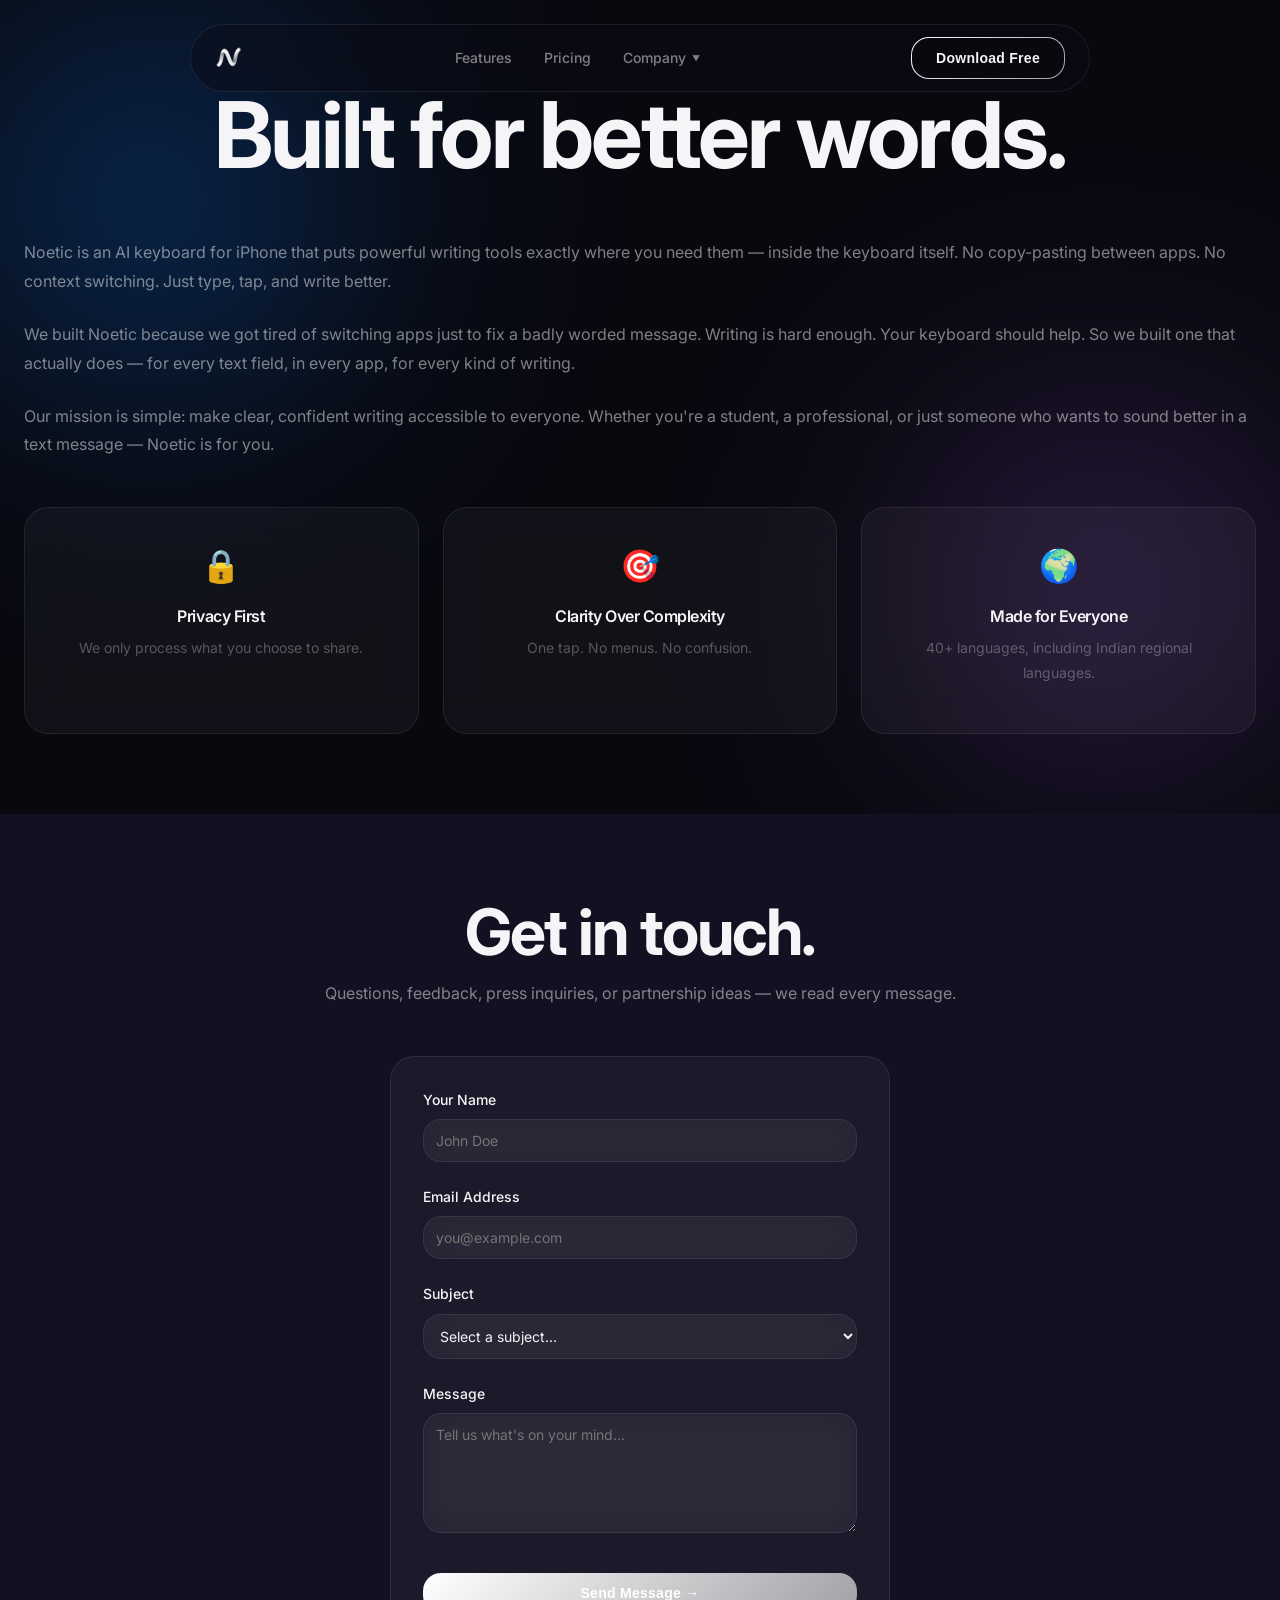
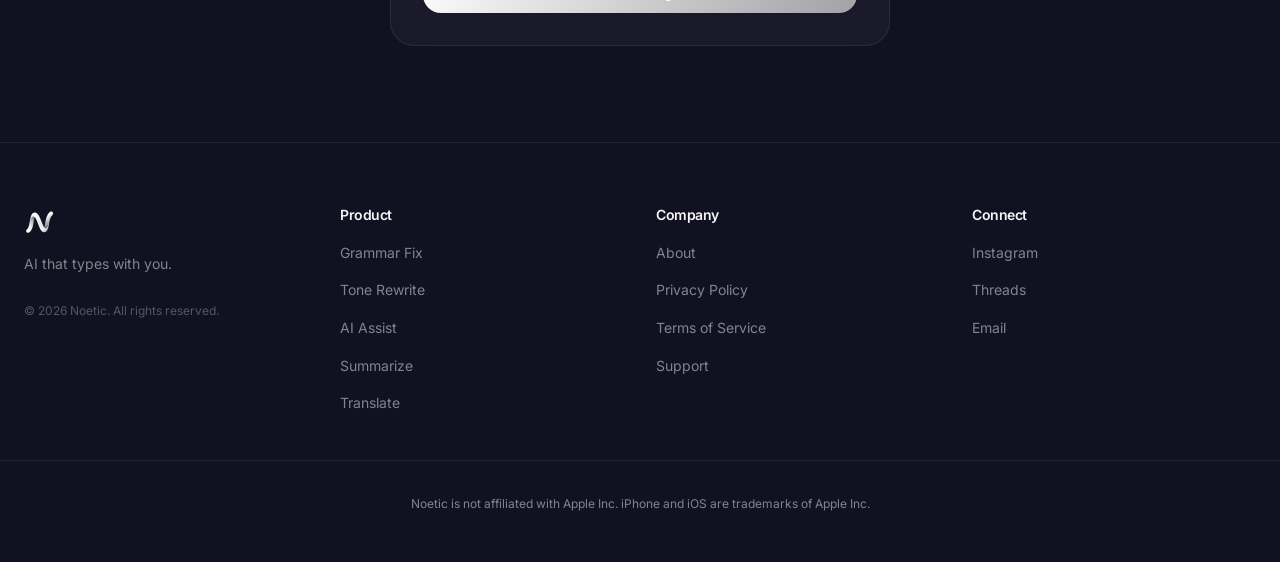
==== commit 7e519257: "Remove Blog, Affiliate, and Careers links from desktop Company dropdown navigation" ====
--- a/about.html
+++ b/about.html
@@ -51,11 +51,6 @@
             <span class="dropdown-dot">•</span>
             <span class="dropdown-label">FAQ</span>
           </a>
-          <a href="#" class="dropdown-item">
-            <svg class="dropdown-icon" viewBox="0 0 24 24" fill="none" stroke="currentColor" stroke-width="2" stroke-linecap="round" stroke-linejoin="round"><path d="M4 19.5A2.5 2.5 0 0 1 6.5 17H20"></path><path d="M6.5 2H20v20H6.5A2.5 2.5 0 0 1 4 19.5v-15A2.5 2.5 0 0 1 6.5 2z"></path></svg>
-            <span class="dropdown-dot">•</span>
-            <span class="dropdown-label">Blog</span>
-          </a>
           <a href="privacy" class="dropdown-item">
             <svg class="dropdown-icon" viewBox="0 0 24 24" fill="none" stroke="currentColor" stroke-width="2" stroke-linecap="round" stroke-linejoin="round"><rect x="3" y="11" width="18" height="11" rx="2" ry="2"></rect><path d="M7 11V7a5 5 0 0 1 10 0v4"></path></svg>
             <span class="dropdown-dot">•</span>
@@ -64,12 +59,7 @@
           <a href="terms" class="dropdown-item">
             <svg class="dropdown-icon" viewBox="0 0 24 24" fill="none" stroke="currentColor" stroke-width="2" stroke-linecap="round" stroke-linejoin="round"><circle cx="12" cy="12" r="10"></circle><line x1="12" y1="8" x2="12" y2="16"></line><path d="M16 8h-4a2 2 0 0 0 0 4h4a2 2 0 0 1 0 4h-4"></path></svg>
             <span class="dropdown-dot">•</span>
-            <span class="dropdown-label">Affiliate</span>
-          </a>
-          <a href="#" class="dropdown-item">
-            <svg class="dropdown-icon" viewBox="0 0 24 24" fill="none" stroke="currentColor" stroke-width="2" stroke-linecap="round" stroke-linejoin="round"><rect x="2" y="7" width="20" height="14" rx="2" ry="2"></rect><path d="M16 21V5a2 2 0 0 0-2-2h-4a2 2 0 0 0-2 2v16"></path></svg>
-            <span class="dropdown-dot">•</span>
-            <span class="dropdown-label">Careers</span>
+            <span class="dropdown-label">Terms of Use</span>
           </a>
         </div>
       </li>
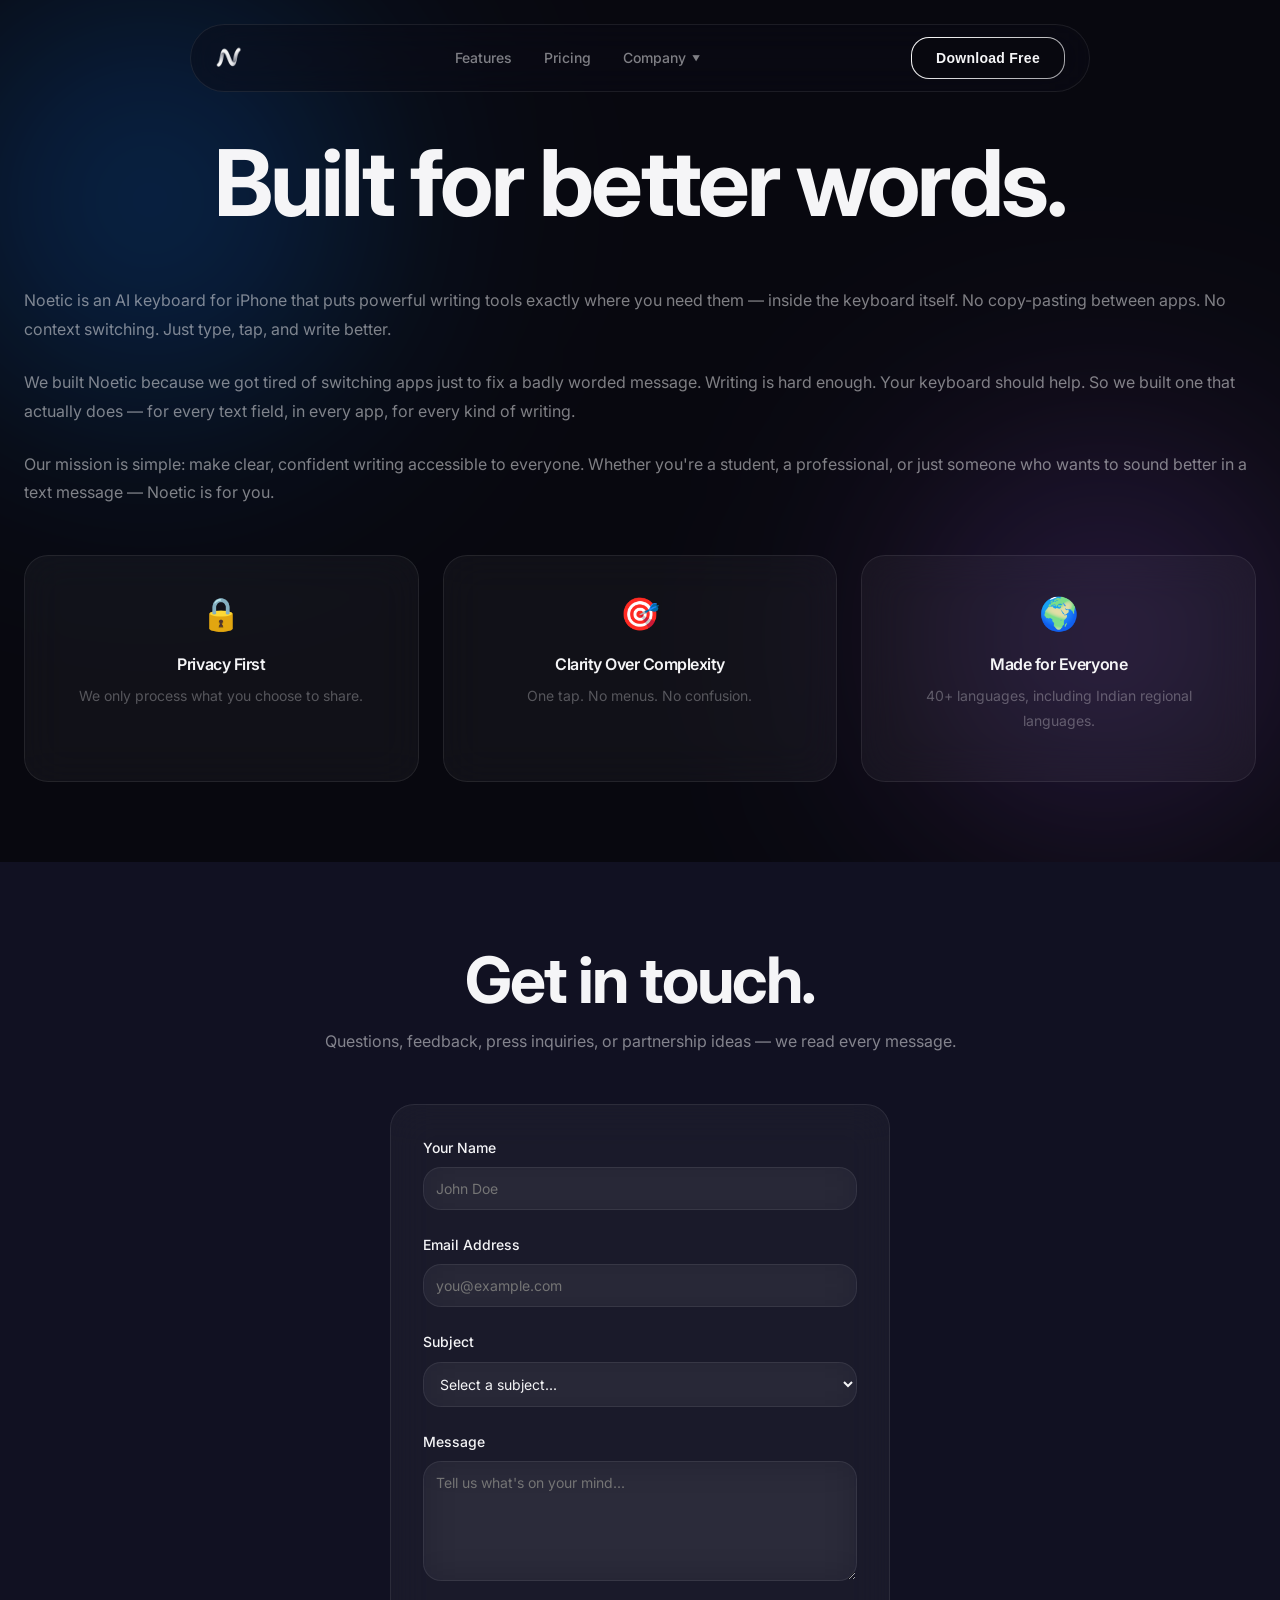
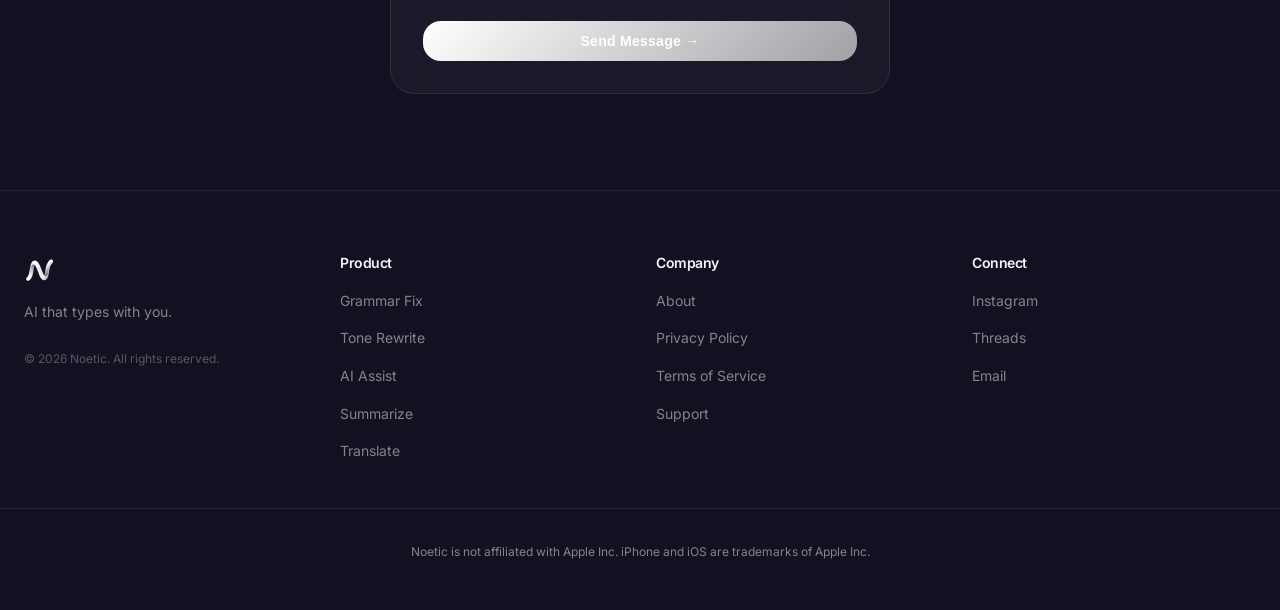
==== commit 2faa0d0f: "Redirect nav logo clicks to home page (root path) across all pages" ====
--- a/about.html
+++ b/about.html
@@ -25,14 +25,14 @@
 <!-- NAVIGATION -->
 <nav>
   <div class="nav-container">
-    <div class="nav-logo">
+    <div class="nav-logo" onclick="window.location.href='/'">
       <img src="noetic-logo.png" alt="Noetic" class="logo-img" loading="lazy" onerror="this.style.display='none'; this.nextElementSibling.style.display='inline';">
       <span class="logo-text" style="display:none;">Noetic</span>
     </div>
     
     <ul class="nav-links">
       <li><a href="/#features">Features</a></li>
-      <li><a href="/#pricing">Pricing</a></li>
+      <li><a href="pricing">Pricing</a></li>
       <li class="nav-dropdown-wrapper">
         <a class="nav-dropdown-toggle">Company <span class="chevron">▼</span></a>
         <div class="nav-dropdown-menu">
@@ -77,7 +77,7 @@
   <div class="nav-mobile" id="nav-mobile">
     <ul>
       <li><a href="/#features">Features</a></li>
-      <li><a href="/#pricing">Pricing</a></li>
+      <li><a href="pricing">Pricing</a></li>
       <li style="border-top: 1px solid rgba(255,255,255,0.05); padding-top: 10px; margin-top: 10px; font-weight: bold; color: var(--text-tertiary); font-size: 11px; letter-spacing: 0.05em; text-transform: uppercase;">Company</li>
       <li><a href="about">About</a></li>
       <li><a href="support">Support</a></li>
@@ -90,7 +90,7 @@
 </nav>
 
 <!-- ABOUT SECTION -->
-<section class="section" style="position: relative; padding: 5rem 0;">
+<section class="section" style="position: relative; padding: 8rem 0 5rem 0;">
   <div class="orb orb-1" style="top: -100px; left: -150px;"></div>
   <div class="orb orb-2" style="bottom: -50px; right: -100px;"></div>
   
--- a/style.css
+++ b/style.css
@@ -1360,6 +1360,17 @@
   transition: all 0.3s cubic-bezier(0.16, 1, 0.3, 1);
 }
 
+/* Bridges the gap between nav-link and dropdown menu to prevent disappearing */
+.nav-dropdown-menu::before {
+  content: '';
+  position: absolute;
+  top: -15px;
+  left: 0;
+  right: 0;
+  height: 15px;
+  background: transparent;
+}
+
 .nav-dropdown-wrapper:hover .nav-dropdown-menu {
   opacity: 1;
   pointer-events: auto;
@@ -1371,7 +1382,7 @@
   align-items: center;
   padding: 10px 14px;
   border-radius: 12px;
-  color: var(--text-secondary) !important;
+  color: rgba(255, 255, 255, 0.85) !important;
   font-size: 14px;
   font-weight: 500;
   text-decoration: none;
@@ -1380,8 +1391,8 @@
 }
 
 .dropdown-item:hover {
-  background: rgba(255, 255, 255, 0.05);
-  color: var(--text-primary) !important;
+  background: rgba(255, 255, 255, 0.08);
+  color: #ffffff !important;
 }
 
 .dropdown-icon {
@@ -1389,7 +1400,7 @@
   height: 16px;
   stroke-width: 2;
   margin-right: 8px;
-  color: var(--text-tertiary);
+  color: rgba(255, 255, 255, 0.5);
   transition: color 0.2s ease;
   flex-shrink: 0;
   display: inline-flex;
@@ -1410,6 +1421,11 @@
 
 .dropdown-label {
   font-size: 13.5px;
+}
+
+.active-nav-link {
+  color: var(--text-primary) !important;
+  font-weight: 600 !important;
 }
 
 .btn-primary.nav-cta {
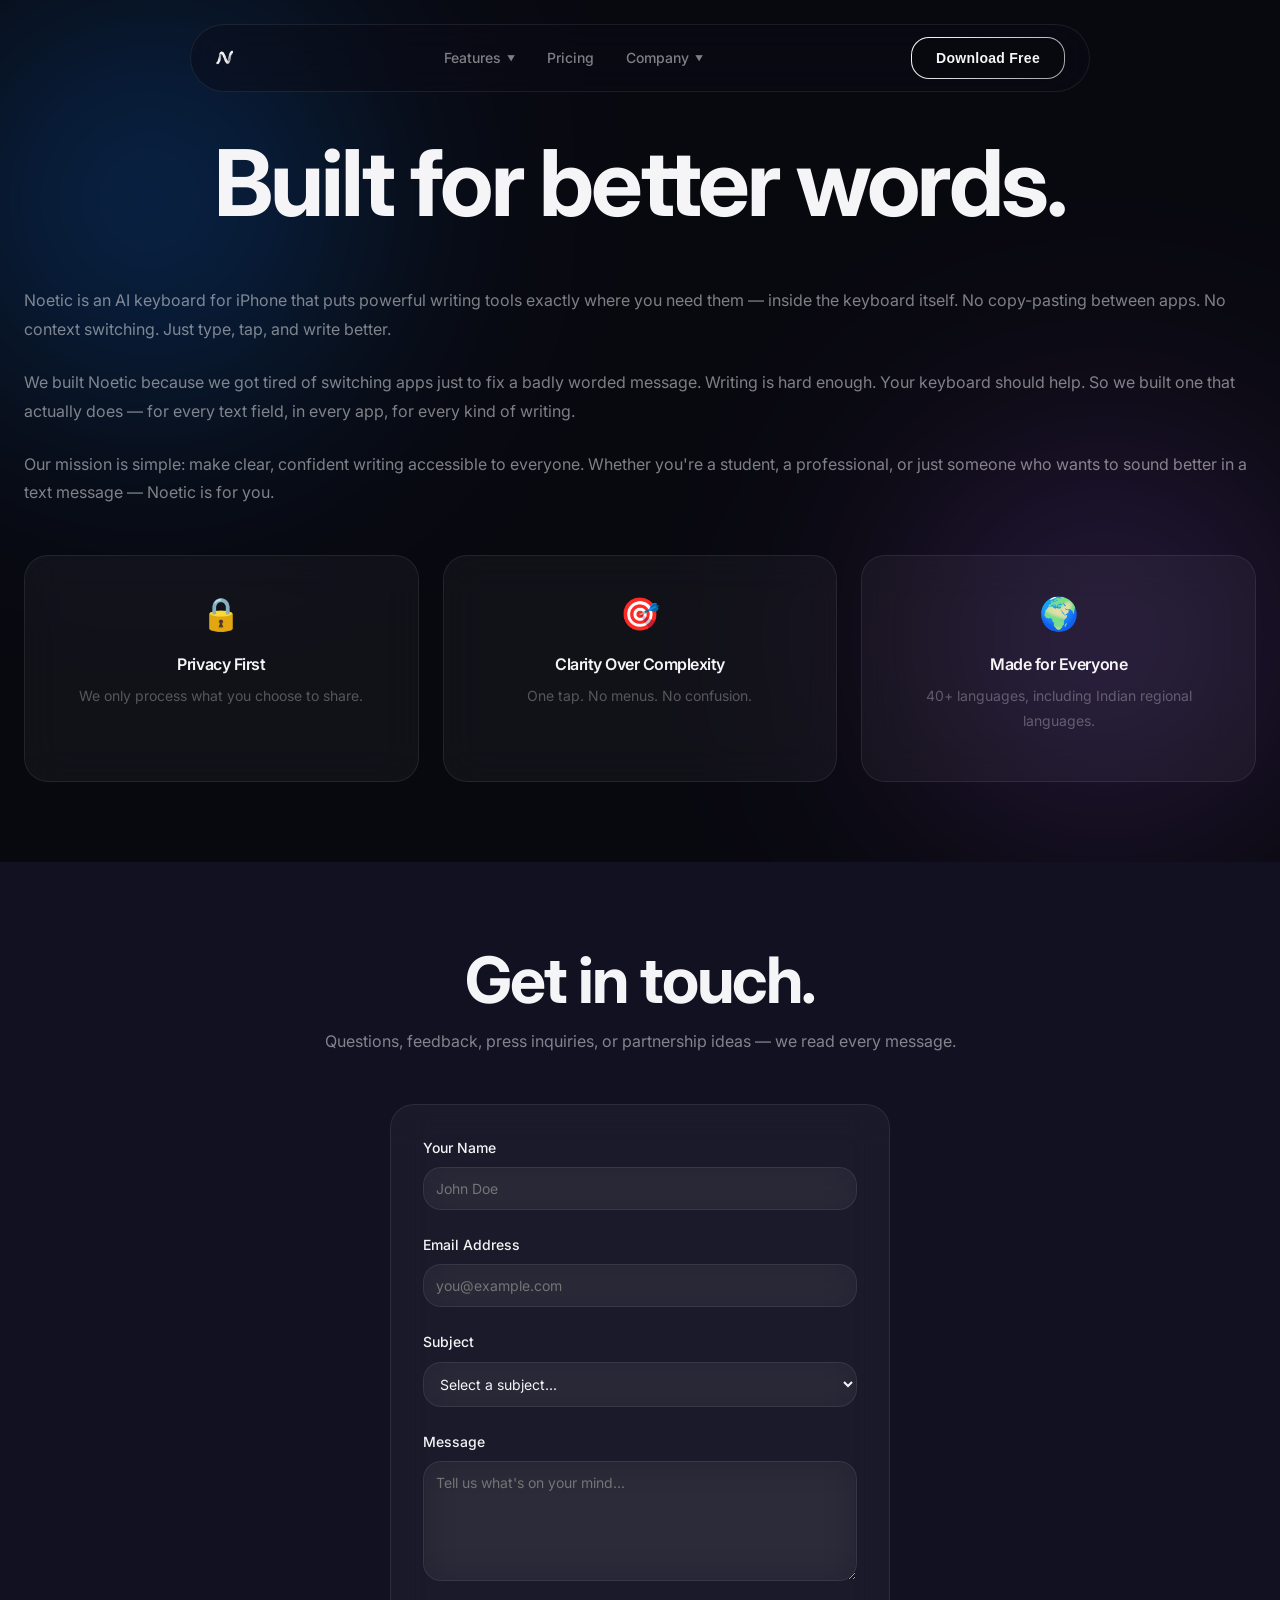
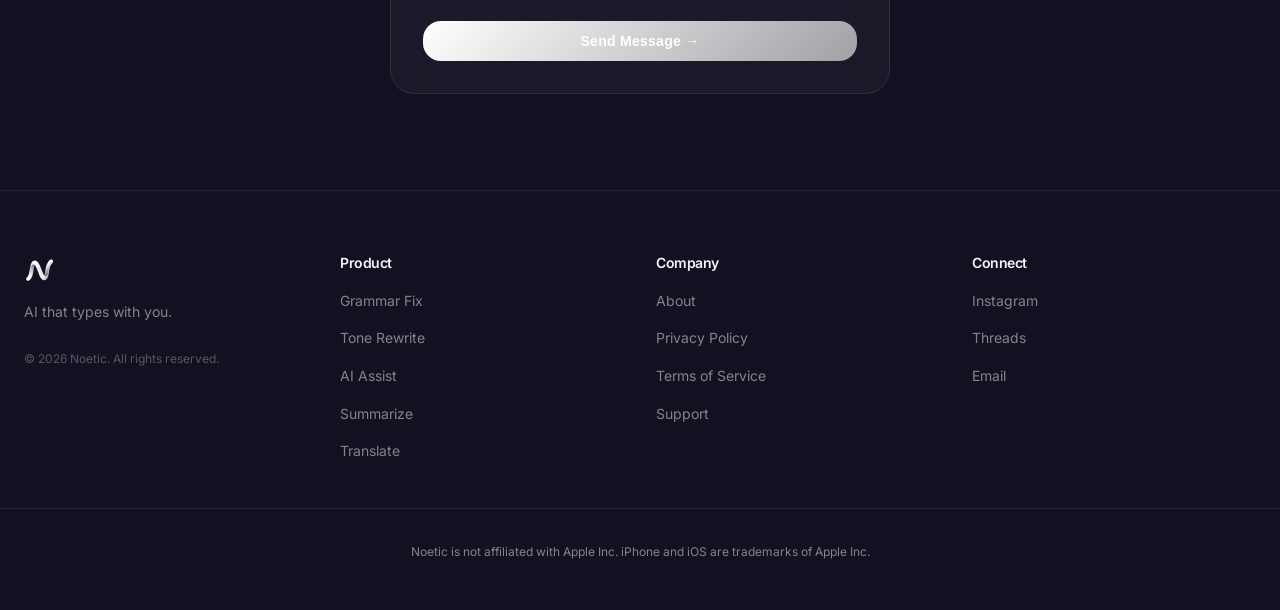
==== commit 99a22c49: "style: fix subpage features navigation dropdowns, expand tones marquee edge-to-edge, and refine canv" ====
--- a/about.html
+++ b/about.html
@@ -31,7 +31,36 @@
     </div>
     
     <ul class="nav-links">
-      <li><a href="/#features">Features</a></li>
+      <li class="nav-dropdown-wrapper">
+        <a class="nav-dropdown-toggle">Features <span class="chevron">▼</span></a>
+        <div class="nav-dropdown-menu">
+          <a href="/#feature-grammar" class="dropdown-item">
+            <svg class="dropdown-icon" viewBox="0 0 24 24" fill="none" stroke="currentColor" stroke-width="2" stroke-linecap="round" stroke-linejoin="round"><path d="M12 20h9"></path><path d="M16.5 3.5a2.121 2.121 0 0 1 3 3L7 19l-4 1 1-4L16.5 3.5z"></path></svg>
+            <span class="dropdown-dot">•</span>
+            <span class="dropdown-label">Grammar Fix</span>
+          </a>
+          <a href="/#feature-tone" class="dropdown-item">
+            <svg class="dropdown-icon" viewBox="0 0 24 24" fill="none" stroke="currentColor" stroke-width="2" stroke-linecap="round" stroke-linejoin="round"><path d="M12 2a3 3 0 0 0-3 3v7a3 3 0 0 0 6 0V5a3 3 0 0 0-3-3z"></path><path d="M19 10v2a7 7 0 0 1-14 0v-2"></path><line x1="12" y1="19" x2="12" y2="22"></line></svg>
+            <span class="dropdown-dot">•</span>
+            <span class="dropdown-label">Tone Rewrite</span>
+          </a>
+          <a href="/#feature-assist" class="dropdown-item">
+            <svg class="dropdown-icon" viewBox="0 0 24 24" fill="none" stroke="currentColor" stroke-width="2" stroke-linecap="round" stroke-linejoin="round"><path d="M15 4V2"></path><path d="M15 16v-2"></path><path d="M8 9h2"></path><path d="M20 9h2"></path><path d="M17.8 5.2l-1.4 1.4"></path><path d="M13.6 9.4l-1.4 1.4"></path><path d="M17.8 12.8l-1.4-1.4"></path><path d="M13.6 8.6l-1.4-1.4"></path><path d="M18 9l-4.5 4.5"></path><path d="M13 14l-6 6"></path></svg>
+            <span class="dropdown-dot">•</span>
+            <span class="dropdown-label">AI Assist</span>
+          </a>
+          <a href="/#feature-summarize" class="dropdown-item">
+            <svg class="dropdown-icon" viewBox="0 0 24 24" fill="none" stroke="currentColor" stroke-width="2" stroke-linecap="round" stroke-linejoin="round"><line x1="8" y1="6" x2="21" y2="6"></line><line x1="8" y1="12" x2="21" y2="12"></line><line x1="8" y1="18" x2="21" y2="18"></line><line x1="3" y1="6" x2="3.01" y2="6"></line><line x1="3" y1="12" x2="3.01" y2="12"></line><line x1="3" y1="18" x2="3.01" y2="18"></line></svg>
+            <span class="dropdown-dot">•</span>
+            <span class="dropdown-label">Summarize</span>
+          </a>
+          <a href="/#feature-translate" class="dropdown-item">
+            <svg class="dropdown-icon" viewBox="0 0 24 24" fill="none" stroke="currentColor" stroke-width="2" stroke-linecap="round" stroke-linejoin="round"><circle cx="12" cy="12" r="10"></circle><line x1="2" y1="12" x2="22" y2="12"></line><path d="M12 2a15.3 15.3 0 0 1 4 10 15.3 15.3 0 0 1-4 10 15.3 15.3 0 0 1-4-10 15.3 15.3 0 0 1 4-10z"></path></svg>
+            <span class="dropdown-dot">•</span>
+            <span class="dropdown-label">Translate</span>
+          </a>
+        </div>
+      </li>
       <li><a href="pricing">Pricing</a></li>
       <li class="nav-dropdown-wrapper">
         <a class="nav-dropdown-toggle">Company <span class="chevron">▼</span></a>
@@ -77,6 +106,11 @@
   <div class="nav-mobile" id="nav-mobile">
     <ul>
       <li><a href="/#features">Features</a></li>
+      <li class="mobile-sub-link"><a href="/#feature-grammar">• Grammar Fix</a></li>
+      <li class="mobile-sub-link"><a href="/#feature-tone">• Tone Rewrite</a></li>
+      <li class="mobile-sub-link"><a href="/#feature-assist">• AI Assist</a></li>
+      <li class="mobile-sub-link"><a href="/#feature-summarize">• Summarize</a></li>
+      <li class="mobile-sub-link"><a href="/#feature-translate">• Translate</a></li>
       <li><a href="pricing">Pricing</a></li>
       <li style="border-top: 1px solid rgba(255,255,255,0.05); padding-top: 10px; margin-top: 10px; font-weight: bold; color: var(--text-tertiary); font-size: 11px; letter-spacing: 0.05em; text-transform: uppercase;">Company</li>
       <li><a href="about">About</a></li>
--- a/style.css
+++ b/style.css
@@ -984,19 +984,19 @@
 }
 
 .orb-1 {
-  width: 600px;
-  height: 600px;
-  background: radial-gradient(circle, rgba(0,122,255,0.3) 0%, transparent 70%);
-  top: -200px;
-  left: -200px;
+  width: 350px;
+  height: 350px;
+  background: radial-gradient(circle, rgba(0, 122, 255, 0.15) 0%, transparent 75%);
+  top: -50px;
+  left: -100px;
 }
 
 .orb-2 {
-  width: 500px;
-  height: 500px;
-  background: radial-gradient(circle, rgba(168,85,247,0.25) 0%, transparent 70%);
-  bottom: -100px;
-  right: -100px;
+  width: 300px;
+  height: 300px;
+  background: radial-gradient(circle, rgba(168, 85, 247, 0.12) 0%, transparent 75%);
+  bottom: 10%;
+  right: -50px;
 }
 
 .orb-3 {
@@ -1006,6 +1006,20 @@
   bottom: -150px;
   left: 50%;
   transform: translateX(-50%);
+}
+
+.hero-glow {
+  position: absolute;
+  width: 450px;
+  height: 450px;
+  background: radial-gradient(circle, rgba(168, 85, 247, 0.18) 0%, rgba(0, 122, 255, 0.08) 40%, transparent 70%);
+  top: 30%;
+  left: 50%;
+  transform: translate(-50%, -50%);
+  filter: blur(80px);
+  z-index: 1;
+  pointer-events: none;
+  opacity: 0.85;
 }
 
 @media (prefers-reduced-motion: no-preference) {
@@ -1111,35 +1125,35 @@
 }
 
 .badge-pill {
-  background: rgba(255, 255, 255, 0.03);
-  backdrop-filter: blur(10px);
-  -webkit-backdrop-filter: blur(10px);
-  border: 1px solid rgba(255, 255, 255, 0.08);
-  padding: 0.6rem 1.2rem;
+  background: rgba(255, 255, 255, 0.05);
+  backdrop-filter: blur(16px);
+  -webkit-backdrop-filter: blur(16px);
+  border: 1px solid rgba(255, 255, 255, 0.12);
+  padding: 0.7rem 1.4rem;
   border-radius: 100px;
   display: flex;
   align-items: center;
-  gap: 0.5rem;
+  gap: 0.6rem;
   width: fit-content;
 }
 
 .badge-pulse-dot {
   display: inline-block;
-  width: 8px;
-  height: 8px;
+  width: 9px;
+  height: 9px;
   border-radius: 50%;
   background: #34C759;
-  box-shadow: 0 0 12px #34C759;
+  box-shadow: 0 0 14px rgba(52, 199, 89, 0.7), 0 0 4px rgba(52, 199, 89, 0.4);
   animation: pulse-dot 2.5s infinite alternate;
 }
 
 @keyframes pulse-dot {
-  0% { opacity: 0.5; transform: scale(0.9); }
-  100% { opacity: 1; transform: scale(1.1); }
+  0% { opacity: 0.6; transform: scale(0.9); box-shadow: 0 0 8px rgba(52, 199, 89, 0.5); }
+  100% { opacity: 1; transform: scale(1.1); box-shadow: 0 0 20px rgba(52, 199, 89, 1), 0 0 8px rgba(52, 199, 89, 0.6); }
 }
 
 .badge-text {
-  font-size: 12px;
+  font-size: 12.5px;
   font-weight: 700;
   letter-spacing: 0.08em;
   color: var(--text-primary);
@@ -1151,6 +1165,7 @@
   margin-bottom: 1.5rem;
   line-height: 1.2;
   font-size: clamp(38px, 6vw, 76px);
+  letter-spacing: -0.015em;
 }
 
 #word-swap {
@@ -1159,7 +1174,8 @@
   min-width: 70px;
   text-align: left;
   transition: opacity 0.3s ease, transform 0.3s ease;
-  font-weight: 800;
+  font-weight: 700;
+  letter-spacing: -0.025em;
 }
 
 .swap-icon {
@@ -1170,11 +1186,12 @@
 
 .hero-desc {
   font-size: clamp(16px, 2.5vw, 20px);
-  color: var(--text-secondary);
-  max-width: 680px;
+  color: rgba(255, 255, 255, 0.75);
+  max-width: 480px;
   margin: 0 auto 2.5rem auto;
   line-height: 1.6;
   font-weight: 400;
+  letter-spacing: 0.015em;
 }
 
 .hero-cta-wrap {
@@ -1185,6 +1202,16 @@
   margin-bottom: 3rem;
 }
 
+.btn-download-badge {
+  transition: all 0.3s cubic-bezier(0.16, 1, 0.3, 1);
+  display: inline-block;
+  border-radius: 6px;
+}
+.btn-download-badge:hover {
+  transform: scale(1.02);
+  box-shadow: 0 8px 24px rgba(0, 0, 0, 0.5), 0 0 15px rgba(52, 199, 89, 0.25);
+}
+
 .btn-download-badge img {
   height: 48px;
   width: auto;
@@ -1192,8 +1219,10 @@
 }
 
 .btn-secondary {
-  background: transparent;
-  border: 1px solid rgba(255, 255, 255, 0.22);
+  background: rgba(255, 255, 255, 0.03);
+  backdrop-filter: blur(12px);
+  -webkit-backdrop-filter: blur(12px);
+  border: 1px solid rgba(255, 255, 255, 0.08);
   color: var(--text-primary);
   padding: 12px 28px;
   font-size: 14px;
@@ -1201,11 +1230,12 @@
   border-radius: 100px;
   cursor: pointer;
   height: 48px;
-  transition: all 0.3s ease;
+  transition: all 0.3s cubic-bezier(0.16, 1, 0.3, 1);
 }
 .btn-secondary:hover {
-  background: rgba(255, 255, 255, 0.04);
-  border-color: rgba(255, 255, 255, 0.45);
+  background: rgba(255, 255, 255, 0.08);
+  border-color: rgba(255, 255, 255, 0.25);
+  box-shadow: 0 0 20px rgba(255, 255, 255, 0.05);
 }
 
 .hero-meta {
@@ -1263,8 +1293,8 @@
   top: 1rem;
   max-width: 820px;
   background: rgba(7, 7, 14, 0.85);
-  border-color: rgba(255, 255, 255, 0.12);
-  box-shadow: 0 10px 40px rgba(0, 0, 0, 0.5), inset 0 1px 0 rgba(255, 255, 255, 0.1);
+  border-color: rgba(255, 255, 255, 0.22);
+  box-shadow: 0 12px 40px rgba(0, 0, 0, 0.65), inset 0 0 12px rgba(255, 255, 255, 0.05), inset 0 1px 0 rgba(255, 255, 255, 0.15);
 }
 
 .nav-container {
@@ -1284,8 +1314,8 @@
 }
 
 .logo-img {
-  width: 28px;
-  height: 28px;
+  width: 20px;
+  height: 20px;
 }
 
 .logo-text {
@@ -1627,9 +1657,7 @@
     display: none;
   }
 
-  .marquee-track {
-    width: 100%;
-  }
+
 
   .pricing-popular {
     transform: scale(1);
@@ -2887,10 +2915,36 @@
 .universe-subheadline {
   font-size: clamp(14px, 1.6vw, 18px);
   color: rgba(245, 245, 247, 0.55);
-  margin: 0;
+  margin: 0 0 2rem 0;
   font-weight: 400;
   letter-spacing: 0.01em;
   line-height: 1.6;
+}
+
+.universe-features-list {
+  list-style: none;
+  padding: 0;
+  margin: 0;
+  display: flex;
+  flex-direction: column;
+  gap: 1.2rem;
+}
+
+.universe-features-list li {
+  display: flex;
+  align-items: center;
+  gap: 0.75rem;
+  font-size: 14px;
+  color: rgba(255, 255, 255, 0.8);
+  font-weight: 500;
+}
+
+.universe-features-list svg {
+  width: 16px;
+  height: 16px;
+  color: var(--violet);
+  stroke-width: 2.5;
+  flex-shrink: 0;
 }
 
 /* Mobile: even more compact */
@@ -3132,7 +3186,7 @@
   justify-content: center;
   z-index: 10;
   box-sizing: border-box;
-  overflow: hidden;
+  overflow: visible;
 }
 
 .showcase-scroll-column {
@@ -3411,4 +3465,250 @@
     width: 320px !important;
     height: 320px !important;
   }
+}
+
+/* ==========================================================================
+   EXPERIMENTAL SHOWCASE DESIGN UPDATES (Suggestions 2 & 3)
+   ========================================================================== */
+
+/* Showcase Floating Cards Styling (Suggestion 2 for Grammar Fix) */
+.showcase-floating-card {
+  position: absolute;
+  width: 170px;
+  background: linear-gradient(135deg, rgba(15, 15, 30, 0.7) 0%, rgba(10, 10, 20, 0.8) 100%);
+  backdrop-filter: blur(20px);
+  -webkit-backdrop-filter: blur(20px);
+  border: 1px solid rgba(255, 255, 255, 0.08);
+  border-radius: 16px;
+  padding: 12px 14px;
+  box-shadow: 0 20px 40px rgba(0, 0, 0, 0.65), 0 0 20px rgba(59, 130, 246, 0.12);
+  opacity: 0;
+  z-index: 1;
+  pointer-events: none;
+  /* Custom cubic-bezier for a springy, premium organic splay feel */
+  transition: opacity 0.8s cubic-bezier(0.16, 1, 0.3, 1), transform 0.8s cubic-bezier(0.34, 1.56, 0.64, 1);
+}
+
+.card-grammar-draft, .card-tone-draft, .card-assist-draft, .card-summarize-draft, .card-translate-draft {
+  left: -180px;
+  top: 140px;
+  transform: translate(210px, 150px) scale(0.2) rotate(-25deg);
+}
+
+.card-grammar-stats, .card-tone-fixed, .card-assist-fixed, .card-summarize-fixed, .card-translate-fixed {
+  right: -180px;
+  top: 340px;
+  transform: translate(-380px, -55px) scale(0.2) rotate(25deg);
+}
+
+/* Active transitions - splay out with floating animation */
+
+/* Grammar */
+.showcase-iframe[data-feature="grammar"].active ~ .card-grammar-draft {
+  opacity: 1;
+  transform: translate(0, 0) scale(1) rotate(-6deg);
+  z-index: 10;
+  animation: floatCardDraft 5s ease-in-out infinite alternate;
+  animation-delay: 0.8s;
+}
+.showcase-iframe[data-feature="grammar"].active ~ .card-grammar-stats {
+  opacity: 1;
+  transform: translate(0, 0) scale(1) rotate(6deg);
+  z-index: 10;
+  animation: floatCardStats 5.5s ease-in-out infinite alternate;
+  animation-delay: 0.8s;
+}
+
+/* Tone */
+.showcase-iframe[data-feature="tone"].active ~ .card-tone-draft {
+  opacity: 1;
+  transform: translate(0, 0) scale(1) rotate(-6deg);
+  z-index: 10;
+  animation: floatCardDraft 5s ease-in-out infinite alternate;
+  animation-delay: 0.8s;
+}
+.showcase-iframe[data-feature="tone"].active ~ .card-tone-fixed {
+  opacity: 1;
+  transform: translate(0, 0) scale(1) rotate(6deg);
+  z-index: 10;
+  animation: floatCardStats 5.5s ease-in-out infinite alternate;
+  animation-delay: 0.8s;
+}
+
+/* Assist */
+.showcase-iframe[data-feature="assist"].active ~ .card-assist-draft {
+  opacity: 1;
+  transform: translate(0, 0) scale(1) rotate(-6deg);
+  z-index: 10;
+  animation: floatCardDraft 5s ease-in-out infinite alternate;
+  animation-delay: 0.8s;
+}
+.showcase-iframe[data-feature="assist"].active ~ .card-assist-fixed {
+  opacity: 1;
+  transform: translate(0, 0) scale(1) rotate(6deg);
+  z-index: 10;
+  animation: floatCardStats 5.5s ease-in-out infinite alternate;
+  animation-delay: 0.8s;
+}
+
+/* Summarize */
+.showcase-iframe[data-feature="summarize"].active ~ .card-summarize-draft {
+  opacity: 1;
+  transform: translate(0, 0) scale(1) rotate(-6deg);
+  z-index: 10;
+  animation: floatCardDraft 5s ease-in-out infinite alternate;
+  animation-delay: 0.8s;
+}
+.showcase-iframe[data-feature="summarize"].active ~ .card-summarize-fixed {
+  opacity: 1;
+  transform: translate(0, 0) scale(1) rotate(6deg);
+  z-index: 10;
+  animation: floatCardStats 5.5s ease-in-out infinite alternate;
+  animation-delay: 0.8s;
+}
+
+/* Translate */
+.showcase-iframe[data-feature="translate"].active ~ .card-translate-draft {
+  opacity: 1;
+  transform: translate(0, 0) scale(1) rotate(-6deg);
+  z-index: 10;
+  animation: floatCardDraft 5s ease-in-out infinite alternate;
+  animation-delay: 0.8s;
+}
+.showcase-iframe[data-feature="translate"].active ~ .card-translate-fixed {
+  opacity: 1;
+  transform: translate(0, 0) scale(1) rotate(6deg);
+  z-index: 10;
+  animation: floatCardStats 5.5s ease-in-out infinite alternate;
+  animation-delay: 0.8s;
+}
+
+/* Color theme overrides for active card shadows */
+.showcase-iframe[data-feature="grammar"].active ~ .showcase-floating-card {
+  box-shadow: 0 20px 40px rgba(0, 0, 0, 0.65), 0 0 20px rgba(59, 130, 246, 0.12);
+}
+.showcase-iframe[data-feature="tone"].active ~ .showcase-floating-card {
+  box-shadow: 0 20px 40px rgba(0, 0, 0, 0.65), 0 0 20px rgba(175, 82, 222, 0.15);
+}
+.showcase-iframe[data-feature="assist"].active ~ .showcase-floating-card {
+  box-shadow: 0 20px 40px rgba(0, 0, 0, 0.65), 0 0 20px rgba(6, 182, 212, 0.15);
+}
+.showcase-iframe[data-feature="summarize"].active ~ .showcase-floating-card {
+  box-shadow: 0 20px 40px rgba(0, 0, 0, 0.65), 0 0 20px rgba(245, 158, 11, 0.12);
+}
+.showcase-iframe[data-feature="translate"].active ~ .showcase-floating-card {
+  box-shadow: 0 20px 40px rgba(0, 0, 0, 0.65), 0 0 20px rgba(59, 130, 246, 0.12);
+}
+
+/* Color theme overrides for card tag badges */
+.card-tone-draft .card-tag {
+  color: #AF52DE !important;
+  background: rgba(175, 82, 222, 0.15) !important;
+}
+.card-assist-draft .card-tag {
+  color: #06b6d4 !important;
+  background: rgba(6, 182, 212, 0.15) !important;
+}
+.card-summarize-draft .card-tag {
+  color: #F59E0B !important;
+  background: rgba(245, 158, 11, 0.15) !important;
+}
+.card-translate-draft .card-tag {
+  color: #3b82f6 !important;
+  background: rgba(59, 130, 246, 0.15) !important;
+}
+
+@keyframes floatCardDraft {
+  0% { transform: translate(0, 0) scale(1) rotate(-6deg); }
+  100% { transform: translate(0, -8px) scale(1) rotate(-5deg); }
+}
+
+@keyframes floatCardStats {
+  0% { transform: translate(0, 0) scale(1) rotate(6deg); }
+  100% { transform: translate(0, 8px) scale(1) rotate(7deg); }
+}
+
+/* Floating card inner elements (Sleek layout) */
+.showcase-floating-card .card-tag {
+  display: inline-block;
+  font-size: 8px;
+  font-weight: 700;
+  text-transform: uppercase;
+  color: #3b82f6;
+  background: rgba(59, 130, 246, 0.15);
+  padding: 2px 6px;
+  border-radius: 4px;
+  margin-bottom: 6px;
+  letter-spacing: 0.5px;
+}
+
+.showcase-floating-card .card-icon {
+  font-size: 14px;
+  margin-bottom: 4px;
+}
+
+.showcase-floating-card .card-logo-icon {
+  width: 14px;
+  height: 14px;
+  margin-bottom: 6px;
+  display: block;
+}
+
+.showcase-floating-card .card-title {
+  font-size: 11px;
+  font-weight: bold;
+  color: white;
+  margin-bottom: 6px;
+}
+
+.showcase-floating-card .card-content {
+  font-size: 10px;
+  color: rgba(255, 255, 255, 0.6);
+  line-height: 1.4;
+}
+
+.showcase-floating-card .error-word {
+  color: #ff453a;
+  text-decoration: underline;
+  text-decoration-color: rgba(255, 69, 58, 0.5);
+  font-weight: 600;
+}
+
+.showcase-floating-card .casual-phrase {
+  color: #AF52DE;
+  text-decoration: underline;
+  text-decoration-color: rgba(175, 82, 222, 0.5);
+  font-weight: 600;
+}
+
+.showcase-floating-card .assist-phrase {
+  color: #06b6d4;
+  text-decoration: underline;
+  text-decoration-color: rgba(6, 182, 212, 0.5);
+  font-weight: 600;
+}
+
+.nav-dropdown-wrapper.active .nav-dropdown-menu {
+  opacity: 1;
+  pointer-events: auto;
+  transform: translateX(-50%) translateY(6px);
+}
+
+.nav-dropdown-wrapper.active .nav-dropdown-toggle .chevron {
+  transform: rotate(180deg);
+}
+
+.nav-mobile .mobile-sub-link {
+  padding-left: 20px;
+  font-size: 13px;
+  opacity: 0.75;
+  margin-top: 4px;
+  margin-bottom: 4px;
+}
+
+/* Hide floating cards on mobile viewports */
+@media (max-width: 960px) {
+  .showcase-floating-card {
+    display: none !important;
+  }
 }
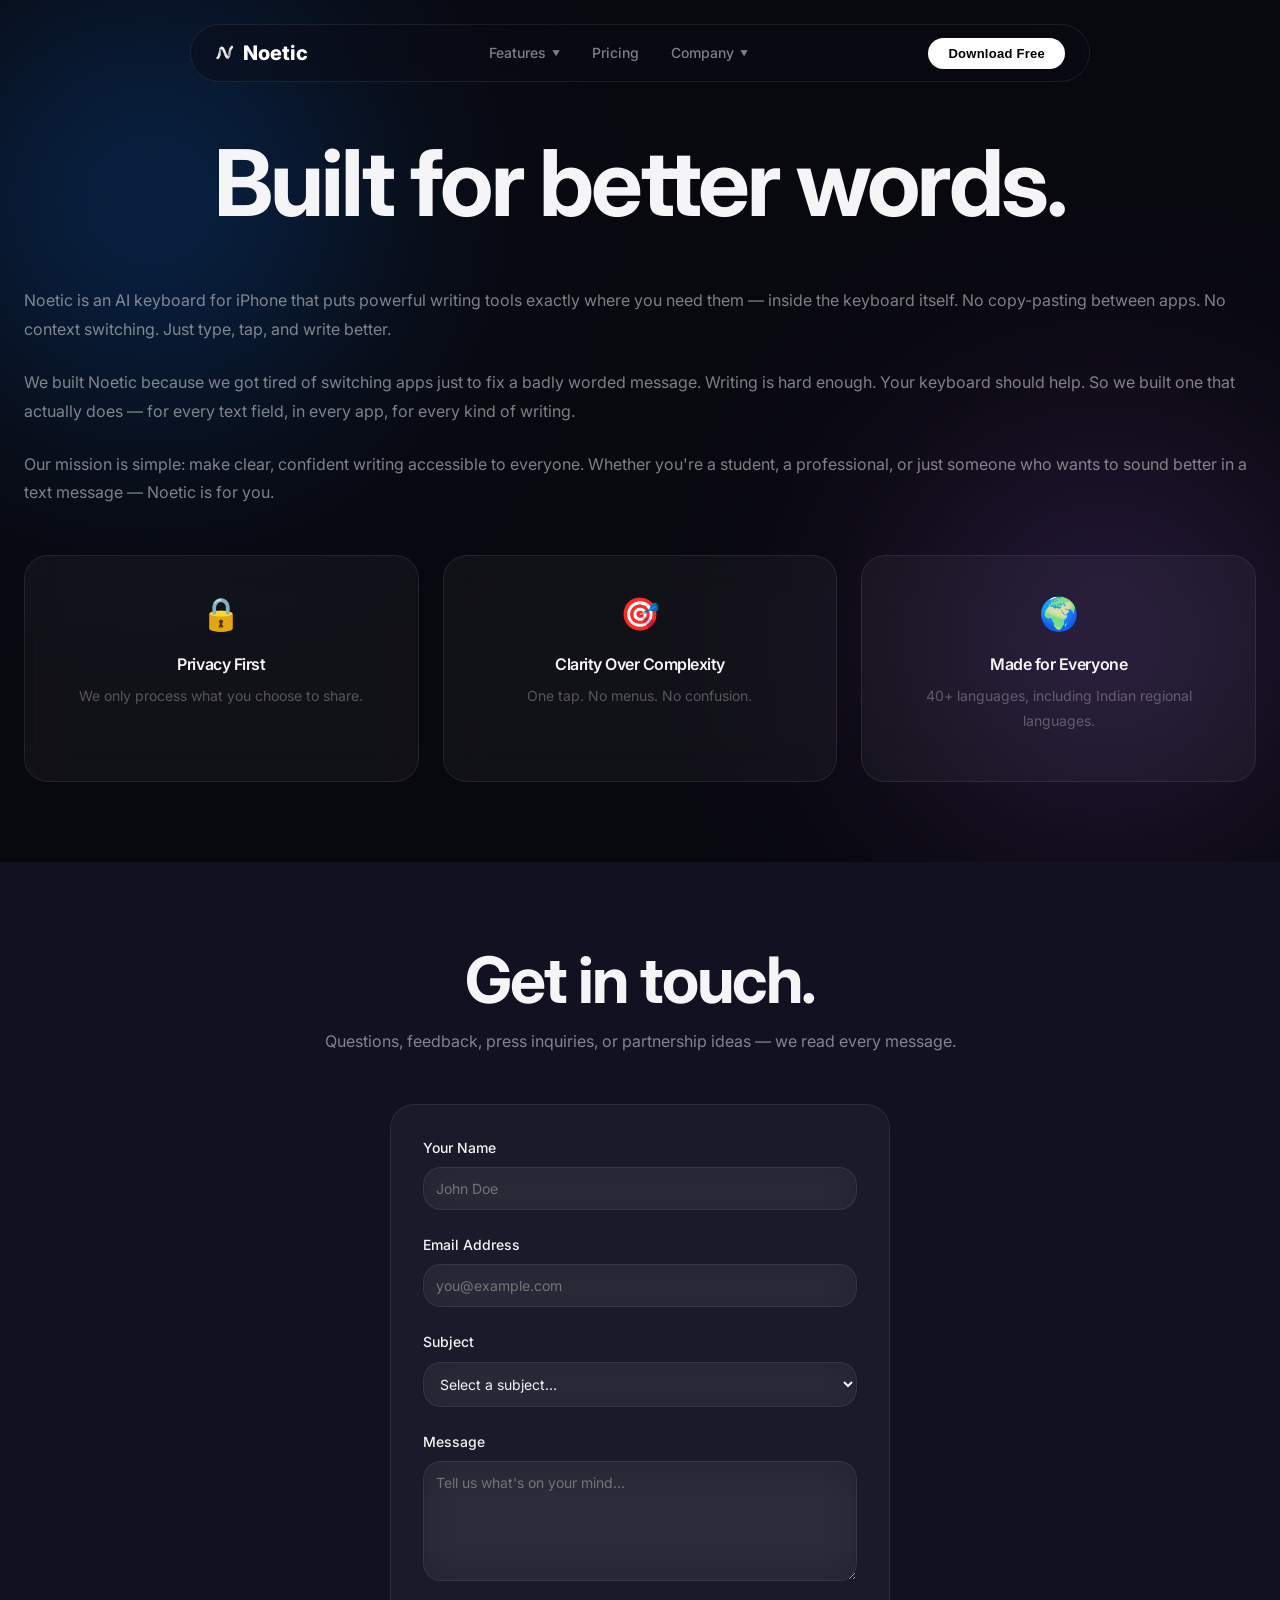
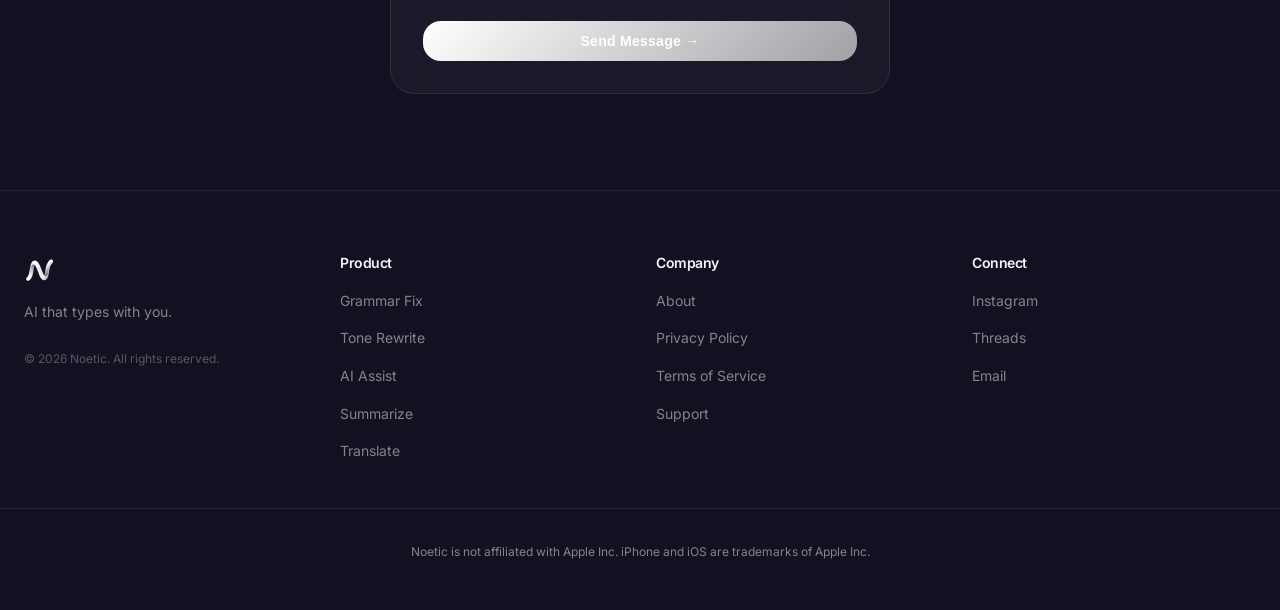
==== commit 2c2ab82c: "fix: sync all subpage navbars to match landing page header exactly" ====
--- a/about.html
+++ b/about.html
@@ -26,10 +26,9 @@
 <nav>
   <div class="nav-container">
     <div class="nav-logo" onclick="window.location.href='/'">
-      <img src="noetic-logo.png" alt="Noetic" class="logo-img" loading="lazy" onerror="this.style.display='none'; this.nextElementSibling.style.display='inline';">
-      <span class="logo-text" style="display:none;">Noetic</span>
-    </div>
-    
+      <img src="noetic-logo.png" alt="Noetic Logo" class="logo-img">
+      <span class="logo-text">Noetic</span>
+    </div>
     <ul class="nav-links">
       <li class="nav-dropdown-wrapper">
         <a class="nav-dropdown-toggle">Features <span class="chevron">▼</span></a>
@@ -93,17 +92,14 @@
         </div>
       </li>
     </ul>
-    
-    <button class="btn btn-ghost nav-cta" onclick="window.location.href='#'"><!-- TODO: Replace # with actual App Store URL after approval -->Download Free</button>
-    
-    <button class="hamburger" id="hamburger">
+    <button class="btn btn-primary nav-cta" onclick="window.location.href='#'">Download Free</button>
+    <button class="hamburger">
       <span></span>
       <span></span>
       <span></span>
     </button>
   </div>
-  
-  <div class="nav-mobile" id="nav-mobile">
+  <div class="nav-mobile">
     <ul>
       <li><a href="/#features">Features</a></li>
       <li class="mobile-sub-link"><a href="/#feature-grammar">• Grammar Fix</a></li>
@@ -118,7 +114,7 @@
       <li><a href="support">FAQ</a></li>
       <li><a href="privacy">Privacy Policy</a></li>
       <li><a href="terms">Terms of Use</a></li>
-      <li><a href="#" class="btn btn-ghost" style="width: 100%; text-align: center; margin-top: 15px;">Download Free</a></li>
+      <li><button class="btn btn-primary" style="width: 100%; margin-top: 15px;" onclick="window.location.href='#'">Download Free</button></li>
     </ul>
   </div>
 </nav>
--- a/style.css
+++ b/style.css
@@ -747,14 +747,28 @@
   color: var(--text-primary);
   display: flex;
   align-items: baseline;
+  flex-wrap: nowrap;
+  white-space: nowrap;
   line-height: 1;
 }
 
-.price-display-amount span:first-child {
+#display-price {
   background: var(--gradient-brand);
   -webkit-background-clip: text;
   -webkit-text-fill-color: transparent;
   background-clip: text;
+}
+
+.price-display-strike {
+  text-decoration: line-through;
+  opacity: 0.45;
+  margin-right: 0.6rem;
+  font-size: 2rem;
+  font-weight: 600;
+  color: var(--text-secondary);
+  background: none !important;
+  -webkit-text-fill-color: var(--text-secondary) !important;
+  display: inline-block;
 }
 
 .price-display-period {
@@ -3711,4 +3725,245 @@
   .showcase-floating-card {
     display: none !important;
   }
+}
+
+/* ─────────────────────────────────────────────────────────────────────────
+   PREMIUM PRIVACY TRUST SECTION
+   ───────────────────────────────────────────────────────────────────────── */
+
+.privacy-trust-section {
+  position: relative;
+  padding: 6rem 0;
+  overflow: hidden;
+}
+
+/* Central shield hero icon with glow */
+.privacy-hero-icon {
+  width: 80px;
+  height: 80px;
+  margin: 0 auto 1.5rem;
+  position: relative;
+  display: flex;
+  align-items: center;
+  justify-content: center;
+  border-radius: 24px;
+  background: linear-gradient(135deg, rgba(6, 182, 212, 0.12), rgba(139, 92, 246, 0.12));
+  border: 1px solid rgba(6, 182, 212, 0.2);
+}
+
+.privacy-hero-icon svg {
+  width: 36px;
+  height: 36px;
+  color: var(--cyan);
+  filter: drop-shadow(0 0 8px rgba(6, 182, 212, 0.4));
+}
+
+/* Pulsing aura ring behind shield */
+.privacy-hero-icon::before {
+  content: '';
+  position: absolute;
+  inset: -12px;
+  border-radius: 32px;
+  background: radial-gradient(circle, rgba(6, 182, 212, 0.12) 0%, transparent 70%);
+  animation: privacyPulse 3s ease-in-out infinite;
+}
+
+@keyframes privacyPulse {
+  0%, 100% { opacity: 0.5; transform: scale(1); }
+  50% { opacity: 1; transform: scale(1.12); }
+}
+
+.privacy-trust-heading {
+  text-align: center;
+  font-size: 2rem;
+  font-weight: 800;
+  margin-bottom: 0.5rem;
+  letter-spacing: -0.02em;
+}
+
+.privacy-trust-subheading {
+  text-align: center;
+  color: var(--text-secondary);
+  margin-bottom: 3.5rem;
+  font-size: 16px;
+  max-width: 540px;
+  margin-left: auto;
+  margin-right: auto;
+  line-height: 1.6;
+}
+
+/* Privacy cards grid */
+.privacy-cards-grid {
+  display: grid;
+  grid-template-columns: repeat(4, 1fr);
+  gap: 1.25rem;
+}
+
+@media (max-width: 900px) {
+  .privacy-cards-grid {
+    grid-template-columns: repeat(2, 1fr);
+  }
+}
+
+@media (max-width: 520px) {
+  .privacy-cards-grid {
+    grid-template-columns: 1fr;
+  }
+}
+
+/* Individual privacy card — premium glassmorphism with animated border */
+.privacy-card {
+  position: relative;
+  padding: 2rem 1.5rem;
+  border-radius: 20px;
+  background: rgba(255, 255, 255, 0.015);
+  border: 1px solid rgba(255, 255, 255, 0.05);
+  backdrop-filter: blur(12px);
+  -webkit-backdrop-filter: blur(12px);
+  transition: all 0.45s cubic-bezier(0.16, 1, 0.3, 1);
+  overflow: hidden;
+  z-index: 1;
+}
+
+/* Animated gradient border glow on hover */
+.privacy-card::before {
+  content: '';
+  position: absolute;
+  inset: 0;
+  border-radius: 20px;
+  padding: 1px;
+  background: linear-gradient(135deg, rgba(6, 182, 212, 0.0), rgba(139, 92, 246, 0.0));
+  -webkit-mask: linear-gradient(#fff 0 0) content-box, linear-gradient(#fff 0 0);
+  -webkit-mask-composite: xor;
+  mask-composite: exclude;
+  pointer-events: none;
+  transition: all 0.45s ease;
+}
+
+.privacy-card:hover::before {
+  background: linear-gradient(135deg, rgba(6, 182, 212, 0.5), rgba(139, 92, 246, 0.4));
+}
+
+/* Subtle inner glow on hover */
+.privacy-card::after {
+  content: '';
+  position: absolute;
+  inset: 0;
+  border-radius: 20px;
+  background: radial-gradient(circle at 50% 0%, rgba(6, 182, 212, 0.0) 0%, transparent 60%);
+  pointer-events: none;
+  transition: all 0.45s ease;
+}
+
+.privacy-card:hover::after {
+  background: radial-gradient(circle at 50% 0%, rgba(6, 182, 212, 0.06) 0%, transparent 60%);
+}
+
+.privacy-card:hover {
+  transform: translateY(-6px);
+  border-color: rgba(6, 182, 212, 0.15);
+  box-shadow:
+    0 20px 40px rgba(0, 0, 0, 0.15),
+    0 0 30px rgba(6, 182, 212, 0.04);
+}
+
+/* Card icon */
+.privacy-card-icon {
+  width: 48px;
+  height: 48px;
+  border-radius: 14px;
+  display: flex;
+  align-items: center;
+  justify-content: center;
+  margin-bottom: 1.25rem;
+  position: relative;
+  z-index: 2;
+}
+
+.privacy-card-icon svg {
+  width: 22px;
+  height: 22px;
+}
+
+.privacy-card-icon.icon-lock {
+  background: linear-gradient(135deg, rgba(6, 182, 212, 0.15), rgba(6, 182, 212, 0.05));
+  border: 1px solid rgba(6, 182, 212, 0.2);
+  color: var(--cyan);
+}
+
+.privacy-card-icon.icon-shield {
+  background: linear-gradient(135deg, rgba(139, 92, 246, 0.15), rgba(139, 92, 246, 0.05));
+  border: 1px solid rgba(139, 92, 246, 0.2);
+  color: var(--violet);
+}
+
+.privacy-card-icon.icon-trash {
+  background: linear-gradient(135deg, rgba(255, 176, 32, 0.15), rgba(255, 176, 32, 0.05));
+  border: 1px solid rgba(255, 176, 32, 0.2);
+  color: var(--gold);
+}
+
+.privacy-card-icon.icon-encrypt {
+  background: linear-gradient(135deg, rgba(16, 185, 129, 0.15), rgba(16, 185, 129, 0.05));
+  border: 1px solid rgba(16, 185, 129, 0.2);
+  color: #10b981;
+}
+
+.privacy-card h3 {
+  font-size: 15px;
+  font-weight: 700;
+  margin-bottom: 0.6rem;
+  color: var(--text-primary);
+  letter-spacing: -0.01em;
+  position: relative;
+  z-index: 2;
+}
+
+.privacy-card p {
+  font-size: 13.5px;
+  color: var(--text-tertiary);
+  line-height: 1.6;
+  position: relative;
+  z-index: 2;
+}
+
+/* Staggered reveal */
+.privacy-card:nth-child(1) { transition-delay: 0s; }
+.privacy-card:nth-child(2) { transition-delay: 0.08s; }
+.privacy-card:nth-child(3) { transition-delay: 0.16s; }
+.privacy-card:nth-child(4) { transition-delay: 0.24s; }
+
+/* Privacy CTA link */
+.privacy-cta-link {
+  display: inline-flex;
+  align-items: center;
+  gap: 0.5rem;
+  color: var(--text-secondary);
+  font-size: 14px;
+  font-weight: 500;
+  text-decoration: none;
+  padding: 0.6rem 1.2rem;
+  border-radius: 100px;
+  border: 1px solid rgba(255, 255, 255, 0.06);
+  background: rgba(255, 255, 255, 0.02);
+  transition: all 0.3s ease;
+  backdrop-filter: blur(8px);
+  -webkit-backdrop-filter: blur(8px);
+}
+
+.privacy-cta-link:hover {
+  color: var(--cyan);
+  border-color: rgba(6, 182, 212, 0.25);
+  background: rgba(6, 182, 212, 0.05);
+  transform: translateX(4px);
+}
+
+.privacy-cta-link svg {
+  width: 14px;
+  height: 14px;
+  transition: transform 0.3s ease;
+}
+
+.privacy-cta-link:hover svg {
+  transform: translateX(3px);
 }
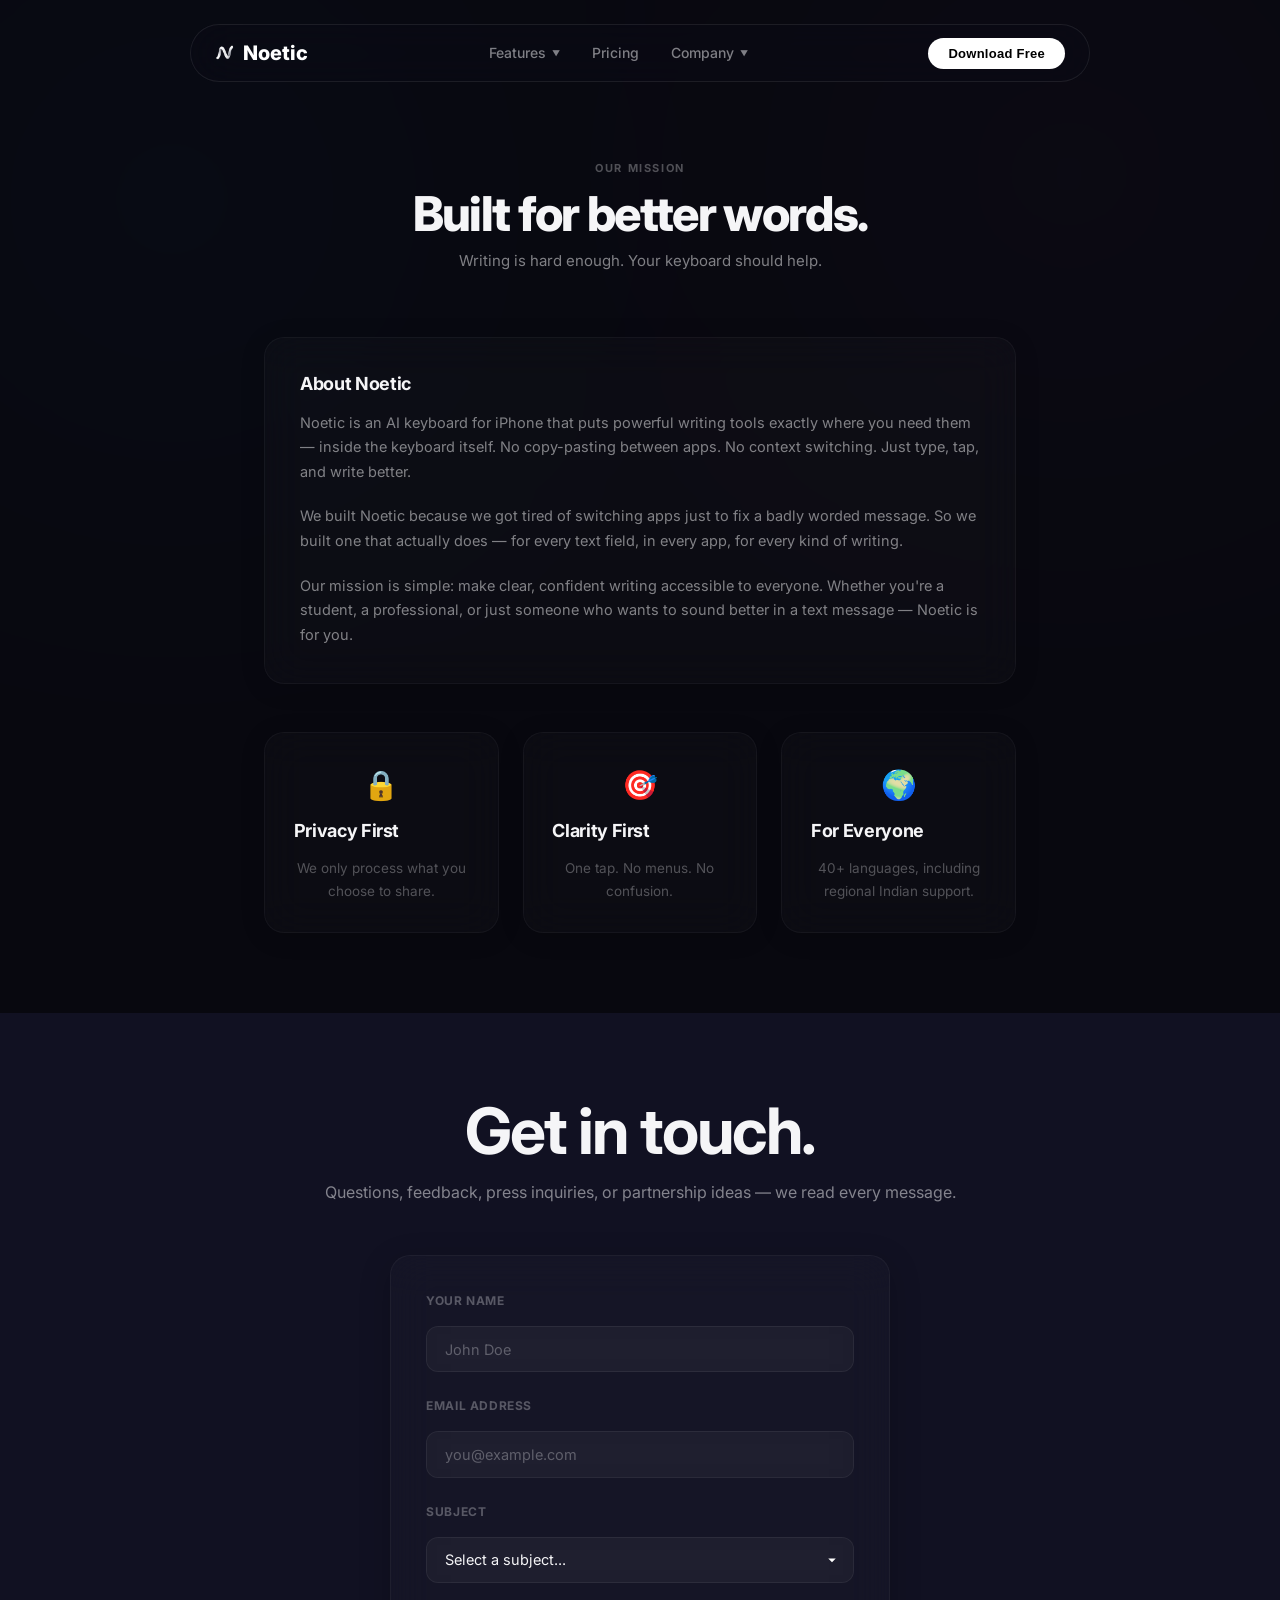
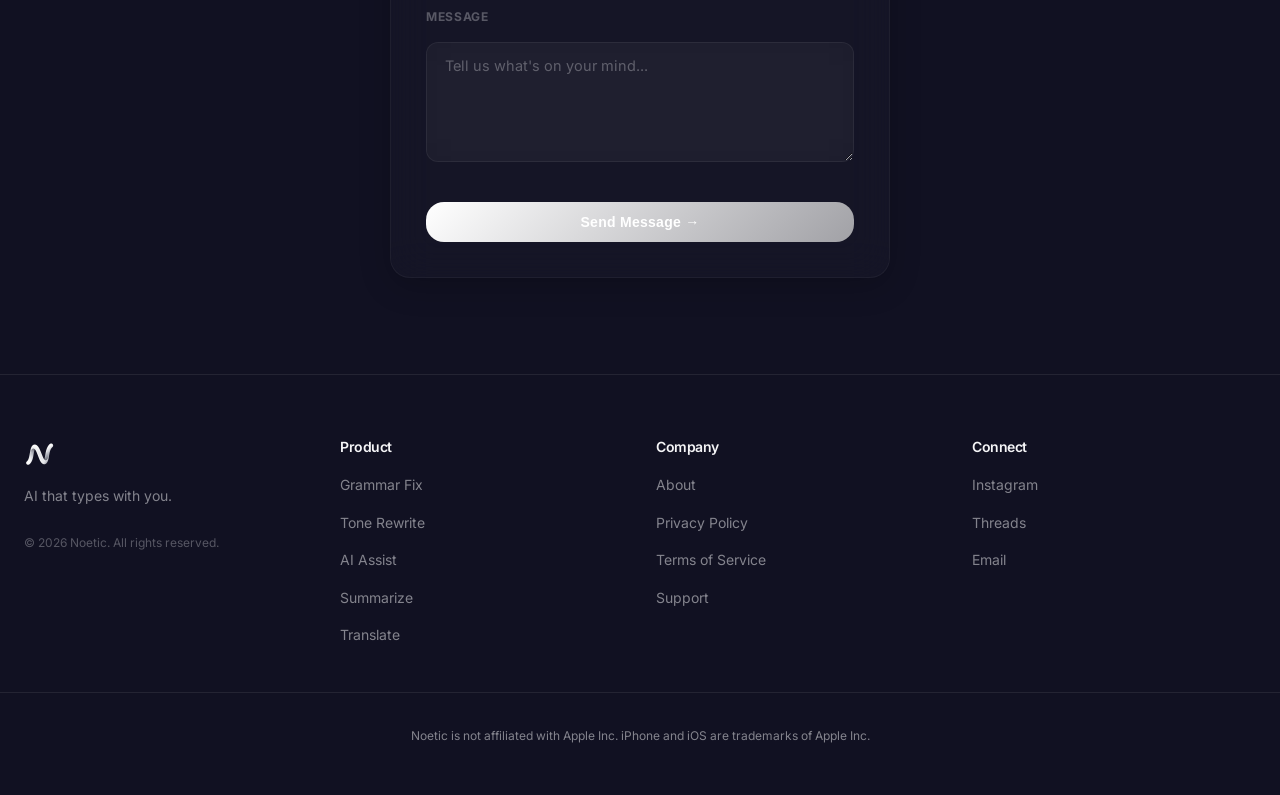
==== commit 60c08dc8: "design: Redesign document pages to iOS minimal card layout" ====
--- a/about.html
+++ b/about.html
@@ -120,44 +120,43 @@
 </nav>
 
 <!-- ABOUT SECTION -->
-<section class="section" style="position: relative; padding: 8rem 0 5rem 0;">
-  <div class="orb orb-1" style="top: -100px; left: -150px;"></div>
-  <div class="orb orb-2" style="bottom: -50px; right: -100px;"></div>
+<section class="section" style="position: relative; padding: 10rem 0 5rem 0;">
+  <div class="orb orb-1" style="top: -10%; left: -10%;"></div>
+  <div class="orb orb-2" style="bottom: 10%; right: -5%;"></div>
   
-  <div class="container" style="position: relative; z-index: 1;">
+  <div class="container" style="position: relative; z-index: 1; max-width: 800px;">
     <div class="section-content reveal">
-      <h1 style="text-align: center; margin-bottom: 3rem;">Built for better words.</h1>
-      
-      <p style="font-size: 16px; line-height: 1.8; margin-bottom: 1.5rem;">
-        Noetic is an AI keyboard for iPhone that puts powerful writing tools exactly where you need them — inside the keyboard itself. No copy-pasting between apps. No context switching. Just type, tap, and write better.
-      </p>
-      
-      <p style="font-size: 16px; line-height: 1.8; margin-bottom: 1.5rem;">
-        We built Noetic because we got tired of switching apps just to fix a badly worded message. Writing is hard enough. Your keyboard should help. So we built one that actually does — for every text field, in every app, for every kind of writing.
-      </p>
-      
-      <p style="font-size: 16px; line-height: 1.8; margin-bottom: 3rem;">
-        Our mission is simple: make clear, confident writing accessible to everyone. Whether you're a student, a professional, or just someone who wants to sound better in a text message — Noetic is for you.
-      </p>
+      <div style="text-align: center; margin-bottom: 4rem;">
+        <span class="doc-pretitle">OUR MISSION</span>
+        <h1 class="doc-title">Built for better words.</h1>
+        <p class="doc-subtitle">Writing is hard enough. Your keyboard should help.</p>
+      </div>
+
+      <div class="ios-card">
+        <h2>About Noetic</h2>
+        <p>Noetic is an AI keyboard for iPhone that puts powerful writing tools exactly where you need them — inside the keyboard itself. No copy-pasting between apps. No context switching. Just type, tap, and write better.</p>
+        <p>We built Noetic because we got tired of switching apps just to fix a badly worded message. So we built one that actually does — for every text field, in every app, for every kind of writing.</p>
+        <p>Our mission is simple: make clear, confident writing accessible to everyone. Whether you're a student, a professional, or just someone who wants to sound better in a text message — Noetic is for you.</p>
+      </div>
       
       <!-- Values Grid -->
-      <div style="display: grid; grid-template-columns: repeat(auto-fit, minmax(200px, 1fr)); gap: 1.5rem;" class="reveal-group">
-        <div class="glass" style="padding: 2rem; border-radius: var(--radius-lg); text-align: center;">
-          <div style="font-size: 2rem; margin-bottom: 1rem;">🔒</div>
-          <h3 style="font-size: 16px; margin-bottom: 0.5rem; font-weight: 600;">Privacy First</h3>
-          <p style="font-size: 14px; color: var(--text-tertiary);">We only process what you choose to share.</p>
-        </div>
-        
-        <div class="glass" style="padding: 2rem; border-radius: var(--radius-lg); text-align: center;">
-          <div style="font-size: 2rem; margin-bottom: 1rem;">🎯</div>
-          <h3 style="font-size: 16px; margin-bottom: 0.5rem; font-weight: 600;">Clarity Over Complexity</h3>
-          <p style="font-size: 14px; color: var(--text-tertiary);">One tap. No menus. No confusion.</p>
-        </div>
-        
-        <div class="glass" style="padding: 2rem; border-radius: var(--radius-lg); text-align: center;">
-          <div style="font-size: 2rem; margin-bottom: 1rem;">🌍</div>
-          <h3 style="font-size: 16px; margin-bottom: 0.5rem; font-weight: 600;">Made for Everyone</h3>
-          <p style="font-size: 14px; color: var(--text-tertiary);">40+ languages, including Indian regional languages.</p>
+      <div style="display: grid; grid-template-columns: repeat(auto-fit, minmax(220px, 1fr)); gap: 1.5rem; margin-top: 3rem;" class="reveal-group">
+        <div class="ios-card" style="margin-bottom: 0; padding: 1.8rem; text-align: center;">
+          <div style="font-size: 1.8rem; margin-bottom: 0.75rem;">🔒</div>
+          <h2>Privacy First</h2>
+          <p style="font-size: 13.5px; color: var(--text-tertiary);">We only process what you choose to share.</p>
+        </div>
+        
+        <div class="ios-card" style="margin-bottom: 0; padding: 1.8rem; text-align: center;">
+          <div style="font-size: 1.8rem; margin-bottom: 0.75rem;">🎯</div>
+          <h2>Clarity First</h2>
+          <p style="font-size: 13.5px; color: var(--text-tertiary);">One tap. No menus. No confusion.</p>
+        </div>
+        
+        <div class="ios-card" style="margin-bottom: 0; padding: 1.8rem; text-align: center;">
+          <div style="font-size: 1.8rem; margin-bottom: 0.75rem;">🌍</div>
+          <h2>For Everyone</h2>
+          <p style="font-size: 13.5px; color: var(--text-tertiary);">40+ languages, including regional Indian support.</p>
         </div>
       </div>
     </div>
--- a/style.css
+++ b/style.css
@@ -636,7 +636,7 @@
   padding: 4px;
   width: fit-content;
   position: relative;
-  gap: 4px;
+  gap: 0;
 }
 
 .ios-segment-btn {
@@ -649,8 +649,11 @@
   padding: 0.6rem 1.8rem;
   border-radius: 99px;
   cursor: pointer;
-  transition: all 0.25s cubic-bezier(0.16, 1, 0.3, 1);
   outline: none;
+  z-index: 2;
+  position: relative;
+  transition: color 0.25s cubic-bezier(0.16, 1, 0.3, 1);
+  will-change: color;
 }
 
 .ios-segment-btn:hover {
@@ -658,9 +661,22 @@
 }
 
 .ios-segment-btn.active {
+  color: var(--text-primary) !important;
+}
+
+/* Hardware accelerated sliding background pill */
+.ios-segment-slider {
+  position: absolute;
+  top: 4px;
+  left: 4px;
+  bottom: 4px;
   background: rgba(255, 255, 255, 0.1);
-  color: var(--text-primary);
-  box-shadow: 0 4px 12px rgba(0, 0, 0, 0.2);
+  border-radius: 99px;
+  box-shadow: 0 4px 12px rgba(0, 0, 0, 0.25);
+  z-index: 1;
+  transition: transform 0.3s cubic-bezier(0.16, 1, 0.3, 1), width 0.3s cubic-bezier(0.16, 1, 0.3, 1);
+  pointer-events: none;
+  will-change: transform, width;
 }
 
 /* Horizontal Pricing Sheet */
@@ -1067,34 +1083,34 @@
 .orb {
   position: absolute;
   border-radius: 50%;
-  filter: blur(110px);
+  filter: blur(140px);
   pointer-events: none;
-  opacity: 0.65;
+  opacity: 0.30;
   mix-blend-mode: screen;
   z-index: 1;
 }
 .orb-1 {
   width: 600px;
   height: 600px;
-  background: radial-gradient(circle, rgba(0, 122, 255, 0.55) 0%, transparent 70%);
-  top: -15%;
-  left: -15%;
+  background: radial-gradient(circle, rgba(0, 122, 255, 0.16) 0%, transparent 70%);
+  top: -12%;
+  left: -12%;
   animation: drift-1 25s ease-in-out infinite;
 }
 .orb-2 {
   width: 550px;
   height: 550px;
-  background: radial-gradient(circle, rgba(168, 85, 247, 0.45) 0%, transparent 70%);
-  bottom: 5%;
+  background: radial-gradient(circle, rgba(168, 85, 247, 0.14) 0%, transparent 70%);
+  top: -10%;
   right: -10%;
   animation: drift-2 20s ease-in-out infinite;
 }
 .orb-3 {
   width: 450px;
   height: 450px;
-  background: radial-gradient(circle, rgba(0, 122, 255, 0.25) 0%, transparent 70%);
+  background: radial-gradient(circle, rgba(255, 176, 32, 0.12) 0%, transparent 70%);
   bottom: -15%;
-  left: 15%;
+  left: calc(50% - 225px);
   animation: drift-3 30s ease-in-out infinite;
 }
 
@@ -1111,6 +1127,38 @@
   50% { transform: translate(50px, 70px) scale(1.2); }
 }
 
+/* Hero Animated Mesh Gradient Overlay */
+.hero-mesh-gradient {
+  position: absolute;
+  inset: 0;
+  z-index: 0;
+  overflow: hidden;
+  pointer-events: none;
+}
+
+.hero-mesh-gradient::before {
+  content: '';
+  position: absolute;
+  width: 150%;
+  height: 150%;
+  top: -25%;
+  left: -25%;
+  background:
+    radial-gradient(ellipse at 20% 50%, rgba(0, 122, 255, 0.18) 0%, transparent 50%),
+    radial-gradient(ellipse at 80% 20%, rgba(139, 92, 246, 0.14) 0%, transparent 50%),
+    radial-gradient(ellipse at 50% 80%, rgba(6, 182, 212, 0.10) 0%, transparent 50%),
+    radial-gradient(ellipse at 70% 60%, rgba(168, 85, 247, 0.08) 0%, transparent 40%);
+  animation: meshDrift 20s ease-in-out infinite;
+  filter: blur(60px);
+}
+
+@keyframes meshDrift {
+  0% { transform: translate(0, 0) rotate(0deg); }
+  33% { transform: translate(30px, -20px) rotate(2deg); }
+  66% { transform: translate(-20px, 15px) rotate(-1deg); }
+  100% { transform: translate(0, 0) rotate(0deg); }
+}
+
 .section-hero {
   position: relative;
   min-height: 100vh;
@@ -1121,6 +1169,14 @@
   overflow: hidden;
   padding: 120px 0 60px 0;
   background-color: var(--bg-void);
+}
+.section-hero::after {
+  content: '';
+  position: absolute;
+  inset: 0;
+  background: radial-gradient(circle at 50% 50%, var(--bg) 20%, transparent 75%);
+  pointer-events: none;
+  z-index: 2;
 }
 
 .hero-content {
@@ -1174,34 +1230,56 @@
 }
 
 .hero-headline {
-  font-weight: 200;
+  font-weight: 250;
   color: var(--text-primary);
   margin-bottom: 1.5rem;
-  line-height: 1.2;
+  line-height: 1.15;
   font-size: clamp(38px, 6vw, 76px);
-  letter-spacing: -0.015em;
+  letter-spacing: -0.02em;
+}
+
+.hero-headline-accent {
+  font-weight: 700;
+  background: linear-gradient(135deg, var(--text-primary) 0%, rgba(6, 182, 212, 0.9) 50%, rgba(139, 92, 246, 0.9) 100%);
+  background-size: 200% 200%;
+  -webkit-background-clip: text;
+  -webkit-text-fill-color: transparent;
+  background-clip: text;
+  animation: shimmerGradient 6s ease-in-out infinite;
+}
+
+@keyframes shimmerGradient {
+  0%, 100% { background-position: 0% 50%; }
+  50% { background-position: 100% 50%; }
 }
 
 #word-swap {
-  display: inline-block;
+  display: inline-flex;
+  align-items: center;
+  justify-content: flex-start;
   vertical-align: middle;
-  min-width: 70px;
+  width: 1.8em;
+  min-height: 1.2em;
   text-align: left;
-  transition: opacity 0.3s ease, transform 0.3s ease;
+  transition: opacity 0.25s ease, transform 0.25s ease, filter 0.25s ease;
   font-weight: 700;
   letter-spacing: -0.025em;
 }
 
 .swap-icon {
-  margin-left: 6px;
-  transform: translateY(2px);
-  vertical-align: middle;
+  height: 0.75em;
+  width: auto;
+  vertical-align: -0.15em;
+  margin-left: 4px;
+  display: inline-block;
+  filter: drop-shadow(0 2px 8px rgba(0,0,0,0.3));
+  border-radius: 8px;
 }
 
 .hero-desc {
   font-size: clamp(16px, 2.5vw, 20px);
   color: rgba(255, 255, 255, 0.75);
-  max-width: 480px;
+  max-width: 760px;
   margin: 0 auto 2.5rem auto;
   line-height: 1.6;
   font-weight: 400;
@@ -1220,7 +1298,27 @@
   transition: all 0.3s cubic-bezier(0.16, 1, 0.3, 1);
   display: inline-block;
   border-radius: 6px;
-}
+  position: relative;
+}
+
+/* Suggestion E: Pulsing glow ring around App Store badge */
+.btn-download-badge::after {
+  content: '';
+  position: absolute;
+  inset: -3px;
+  border-radius: 10px;
+  background: linear-gradient(135deg, rgba(52, 199, 89, 0.3), rgba(0, 122, 255, 0.2));
+  z-index: -1;
+  opacity: 0;
+  filter: blur(8px);
+  animation: badgePulseGlow 3s ease-in-out infinite;
+}
+
+@keyframes badgePulseGlow {
+  0%, 100% { opacity: 0; transform: scale(0.95); }
+  50% { opacity: 1; transform: scale(1.04); }
+}
+
 .btn-download-badge:hover {
   transform: scale(1.02);
   box-shadow: 0 8px 24px rgba(0, 0, 0, 0.5), 0 0 15px rgba(52, 199, 89, 0.25);
@@ -1246,19 +1344,63 @@
   height: 48px;
   transition: all 0.3s cubic-bezier(0.16, 1, 0.3, 1);
 }
+
+/* Suggestion E: Bouncing arrow in secondary CTA */
+.btn-secondary .arrow-bounce {
+  display: inline-block;
+  animation: arrowBounce 2s ease-in-out infinite;
+}
+
+@keyframes arrowBounce {
+  0%, 100% { transform: translateY(0); }
+  50% { transform: translateY(3px); }
+}
+
 .btn-secondary:hover {
   background: rgba(255, 255, 255, 0.08);
   border-color: rgba(255, 255, 255, 0.25);
   box-shadow: 0 0 20px rgba(255, 255, 255, 0.05);
 }
 
+/* Suggestion F: Premium trust badges */
 .hero-meta {
-  font-size: 13px;
-  color: var(--text-tertiary);
   display: flex;
   justify-content: center;
-  gap: 1.5rem;
+  gap: 0.75rem;
+  flex-wrap: wrap;
+}
+
+.hero-meta-pill {
+  display: inline-flex;
+  align-items: center;
+  gap: 0.4rem;
+  padding: 0.45rem 0.9rem;
+  border-radius: 100px;
+  background: rgba(255, 255, 255, 0.04);
+  backdrop-filter: blur(10px);
+  -webkit-backdrop-filter: blur(10px);
+  border: 1px solid rgba(255, 255, 255, 0.07);
+  font-size: 12.5px;
   font-weight: 500;
+  color: var(--text-secondary);
+  opacity: 0;
+  transform: translateY(8px);
+  animation: trustPillIn 0.6s ease forwards;
+}
+
+.hero-meta-pill:nth-child(1) { animation-delay: 0.8s; }
+.hero-meta-pill:nth-child(2) { animation-delay: 1.0s; }
+.hero-meta-pill:nth-child(3) { animation-delay: 1.2s; }
+
+@keyframes trustPillIn {
+  to { opacity: 1; transform: translateY(0); }
+}
+
+.hero-meta-pill svg {
+  width: 14px;
+  height: 14px;
+  color: var(--cyan);
+  flex-shrink: 0;
 }
 
 @media (max-width: 480px) {
@@ -2491,7 +2633,7 @@
 /* Perfect Optical Center Calibration for the Hero Block */
 .section-hero {
   min-height: 100vh !important;
-  height: 100vh !important;
+  height: auto !important;
   box-sizing: border-box;
   padding-top: var(--nav-height) !important; /* Offsets transparent header cleanly */
   padding-bottom: 3rem !important;
@@ -2567,7 +2709,7 @@
 /* Slide 1: Hero Section Landing Target */
 .section-hero {
   min-height: 100vh !important;
-  height: 100vh !important;
+  height: auto !important;
   display: flex;
   align-items: center;
   justify-content: center;
@@ -3316,67 +3458,84 @@
 
 @media (max-width: 960px) {
   .pinned-showcase-container {
-    display: block;
-    width: 100%;
+    display: flex !important;
+    flex-direction: row !important;
+    position: relative;
+    width: 100% !important;
   }
 
   .showcase-sticky-panel {
-    display: none !important;
+    display: flex !important;
+    width: 42% !important;
+    height: 100vh !important;
+    position: sticky !important;
+    top: 0 !important;
+    align-items: center !important;
+    justify-content: center !important;
+    overflow: visible !important;
+    z-index: 10 !important;
+  }
+
+  .showcase-sticky-panel .premium-glass-frame-wrap {
+    transform: scale(0.55);
+    transform-origin: center center;
   }
 
   .showcase-scroll-column {
-    width: 100% !important;
+    width: 58% !important;
   }
 
   .showcase-text-block {
-    height: auto !important;
-    min-height: auto !important;
-    padding: 4rem 1.5rem !important;
+    height: 100vh !important;
+    min-height: 100vh !important;
+    padding: 3rem 1rem 3rem 1.5rem !important;
     display: flex !important;
     flex-direction: column !important;
-    align-items: center !important;
-    text-align: center !important;
+    justify-content: center !important;
+    align-items: flex-start !important;
+    text-align: left !important;
   }
 
   .showcase-text-inner {
+    opacity: 0.3 !important;
+    transform: translateY(20px) !important;
+    transition: all 0.8s cubic-bezier(0.16, 1, 0.3, 1) !important;
+    width: 100% !important;
+    max-width: 100% !important;
+    margin-bottom: 0 !important;
+  }
+
+  .showcase-text-block.active .showcase-text-inner {
     opacity: 1 !important;
-    transform: none !important;
-    width: 100%;
-    max-width: 550px;
-    margin-bottom: 2rem;
+    transform: translateY(0) !important;
+  }
+
+  .showcase-text-inner h2 {
+    font-size: clamp(20px, 4.2vw, 30px) !important;
+  }
+
+  .showcase-text-inner p {
+    font-size: 0.85rem !important;
   }
 
   .showcase-text-inner .feat-list {
-    text-align: left;
-    display: inline-block;
+    text-align: left !important;
+    display: block !important;
+  }
+
+  .showcase-iframe {
+    transform: translateX(60px) scale(0.95) !important;
+    opacity: 0 !important;
+    transition: all 0.7s cubic-bezier(0.16, 1, 0.3, 1) !important;
+  }
+
+  .showcase-iframe.active {
+    transform: translateX(0) scale(1) !important;
+    opacity: 1 !important;
   }
 
   .mobile-only-demo-wrap {
-    display: flex;
-    position: relative;
-    width: 230px;
-    height: 720px;
-    align-items: center;
-    justify-content: center;
-    margin: 0 auto;
-  }
-
-  .mobile-only-demo-wrap iframe {
-    position: relative;
-    z-index: 2;
-    border-radius: 36px;
-  }
-
-  .mobile-only-demo-wrap .feature-glow {
-    position: absolute;
-    top: 50%;
-    left: 50%;
-    transform: translate(-50%, -50%);
-    width: 300px;
-    height: 600px;
-    filter: blur(60px);
-    opacity: 0.15;
-    z-index: 0;
+    display: none !important;
   }
 }
 
@@ -3966,4 +4125,303 @@
 
 .privacy-cta-link:hover svg {
   transform: translateX(3px);
+}
+
+/* ==========================================================================
+   DYNAMIC HEIGHT & FLUID TYPOGRAPHY SCALING
+   ========================================================================== */
+@media (max-height: 850px) {
+  :root {
+    --nav-height: 52px !important;
+  }
+  h1 {
+    font-size: clamp(34px, 5.5vh, 68px) !important;
+  }
+  h2 {
+    font-size: clamp(26px, 4.5vh, 44px) !important;
+  }
+  h3 {
+    font-size: clamp(18px, 3.8vh, 28px) !important;
+  }
+  p {
+    font-size: 0.95rem !important;
+    line-height: 1.6 !important;
+  }
+  .hero-desc {
+    max-width: 680px !important;
+    margin-bottom: 1.5rem !important;
+  }
+  .hero-buttons .btn {
+    min-width: 170px !important;
+    padding: 10px 20px !important;
+  }
+  .section-hero {
+    justify-content: flex-start !important;
+    padding-top: calc(var(--nav-height) + 2.5rem) !important;
+    padding-bottom: 2rem !important;
+  }
+  .badge-pill-wrap {
+    margin-bottom: 1.25rem !important;
+  }
+  .hero-buttons {
+    margin-bottom: 1.25rem !important;
+  }
+}
+
+@media (max-height: 700px) {
+  h1 {
+    font-size: clamp(28px, 5vh, 52px) !important;
+  }
+  h2 {
+    font-size: clamp(22px, 4vh, 34px) !important;
+  }
+  .hero-desc {
+    font-size: 0.9rem !important;
+    max-width: 600px !important;
+  }
+}
+
+.hero-br {
+  display: block;
+}
+
+@media (max-width: 960px) {
+  .hero-br {
+    display: none;
+  }
+}
+
+/* ==========================================================================
+   iOS MINIMAL DOCUMENT & LAYOUT SYSTEM (SECONDARY PAGES)
+   ========================================================================== */
+.doc-pretitle {
+  font-size: 11px;
+  font-weight: 700;
+  letter-spacing: 0.15em;
+  text-transform: uppercase;
+  color: var(--text-tertiary);
+  margin-bottom: 0.5rem;
+  display: block;
+}
+
+.doc-title {
+  font-size: clamp(32px, 5vw, 48px);
+  font-weight: 800;
+  letter-spacing: -0.035em;
+  color: var(--text-primary);
+  margin-bottom: 0.5rem;
+  line-height: 1.15;
+}
+
+.doc-subtitle {
+  font-size: 15px;
+  color: var(--text-secondary);
+  margin-bottom: 3.5rem;
+  line-height: 1.6;
+}
+
+/* Minimal Grouped iOS Content Card */
+.ios-card {
+  background: rgba(255, 255, 255, 0.02);
+  border: 1px solid rgba(255, 255, 255, 0.04);
+  border-radius: 20px;
+  padding: 2.2rem;
+  margin-bottom: 2.2rem;
+  backdrop-filter: blur(20px);
+  -webkit-backdrop-filter: blur(20px);
+  box-shadow: 0 4px 24px rgba(0, 0, 0, 0.15);
+}
+
+.ios-card h2 {
+  font-size: 18px;
+  font-weight: 700;
+  letter-spacing: -0.02em;
+  margin-bottom: 1rem;
+  color: var(--text-primary);
+  display: flex;
+  align-items: center;
+  gap: 0.5rem;
+}
+
+.ios-card p {
+  font-size: 14.5px;
+  line-height: 1.7;
+  color: var(--text-secondary);
+  margin-bottom: 1.25rem;
+}
+
+.ios-card p:last-child {
+  margin-bottom: 0;
+}
+
+/* iOS Grouped List */
+.ios-list {
+  background: rgba(255, 255, 255, 0.015);
+  border: 1px solid rgba(255, 255, 255, 0.04);
+  border-radius: 16px;
+  overflow: hidden;
+  margin-bottom: 1.5rem;
+  list-style: none;
+  padding: 0;
+}
+
+.ios-list-item {
+  display: flex;
+  justify-content: space-between;
+  align-items: center;
+  padding: 1.05rem 1.4rem;
+  border-bottom: 1px solid rgba(255, 255, 255, 0.03);
+  font-size: 14.5px;
+  color: var(--text-secondary);
+  transition: background-color 0.2s ease;
+}
+
+.ios-list-item:last-child {
+  border-bottom: none;
+}
+
+.ios-list-label {
+  display: flex;
+  align-items: center;
+  gap: 0.75rem;
+  color: var(--text-primary);
+  font-weight: 500;
+}
+
+.ios-list-value {
+  font-weight: 500;
+  display: flex;
+  align-items: center;
+  gap: 0.5rem;
+}
+
+.value-allowed {
+  color: #34C759; /* iOS Green */
+}
+
+.value-blocked {
+  color: #FF3B30; /* iOS Red */
+}
+
+/* Redesigned Minimal Accordions */
+.accordion-item {
+  background: rgba(255, 255, 255, 0.015) !important;
+  border: 1px solid rgba(255, 255, 255, 0.04) !important;
+  border-radius: 16px !important;
+  margin-bottom: 1rem !important;
+  overflow: hidden !important;
+  transition: all 0.3s cubic-bezier(0.16, 1, 0.3, 1) !important;
+}
+
+.accordion-item.open {
+  background: rgba(255, 255, 255, 0.025) !important;
+  border-color: rgba(255, 255, 255, 0.08) !important;
+}
+
+.accordion-header {
+  background: transparent !important;
+  color: var(--text-primary) !important;
+  padding: 1.25rem 1.5rem !important;
+  font-size: 15.5px !important;
+  font-weight: 600 !important;
+  display: flex !important;
+  justify-content: space-between !important;
+  align-items: center !important;
+  border: none !important;
+  width: 100% !important;
+  text-align: left !important;
+  cursor: pointer !important;
+  outline: none !important;
+}
+
+.accordion-chevron {
+  font-size: 12px !important;
+  color: var(--text-tertiary) !important;
+  transition: transform 0.3s cubic-bezier(0.16, 1, 0.3, 1) !important;
+}
+
+.accordion-item.open .accordion-chevron {
+  transform: rotate(180deg) !important;
+  color: var(--text-primary) !important;
+}
+
+.accordion-content {
+  max-height: 0;
+  overflow: hidden;
+  transition: max-height 0.35s cubic-bezier(0.16, 1, 0.3, 1);
+}
+
+.accordion-text {
+  padding: 0 1.5rem 1.5rem 1.5rem !important;
+  font-size: 14.5px !important;
+  line-height: 1.7 !important;
+  color: var(--text-secondary) !important;
+}
+
+/* Redesigned iOS Style Form Inputs */
+.contact-form {
+  background: rgba(255, 255, 255, 0.02) !important;
+  border: 1px solid rgba(255, 255, 255, 0.04) !important;
+  border-radius: 20px !important;
+  padding: 2.2rem !important;
+  box-shadow: 0 8px 32px rgba(0, 0, 0, 0.2) !important;
+}
+
+.form-group {
+  margin-bottom: 1.5rem;
+  display: flex;
+  flex-direction: column;
+  gap: 0.5rem;
+}
+
+.form-group label {
+  font-size: 12px;
+  font-weight: 700;
+  letter-spacing: 0.05em;
+  text-transform: uppercase;
+  color: var(--text-tertiary);
+}
+
+.form-group input,
+.form-group select,
+.form-group textarea {
+  background: rgba(255, 255, 255, 0.03);
+  border: 1px solid rgba(255, 255, 255, 0.06);
+  border-radius: 12px;
+  padding: 0.85rem 1.1rem;
+  color: var(--text-primary);
+  font-family: inherit;
+  font-size: 14.5px;
+  width: 100%;
+  outline: none;
+  transition: all 0.25s cubic-bezier(0.16, 1, 0.3, 1);
+  box-sizing: border-box;
+}
+
+.form-group input::placeholder,
+.form-group textarea::placeholder {
+  color: var(--text-tertiary);
+}
+
+.form-group input:focus,
+.form-group select:focus,
+.form-group textarea:focus {
+  border-color: rgba(255, 255, 255, 0.2);
+  background: rgba(255, 255, 255, 0.05);
+  box-shadow: 0 0 0 3px rgba(255, 255, 255, 0.05);
+}
+
+.form-group select {
+  appearance: none;
+  -webkit-appearance: none;
+  background-image: url("data:image/svg+xml;utf8,<svg fill='white' height='24' viewBox='0 0 24 24' width='24' xmlns='http://www.w3.org/2000/svg'><path d='M7 10l5 5 5-5z'/><path d='M0 0h24v24H0z' fill='none'/></svg>");
+  background-repeat: no-repeat;
+  background-position: right 12px center;
+  background-size: 18px;
+  padding-right: 2.5rem;
+}
+
+.form-group textarea {
+  resize: vertical;
+  min-height: 120px;
 }
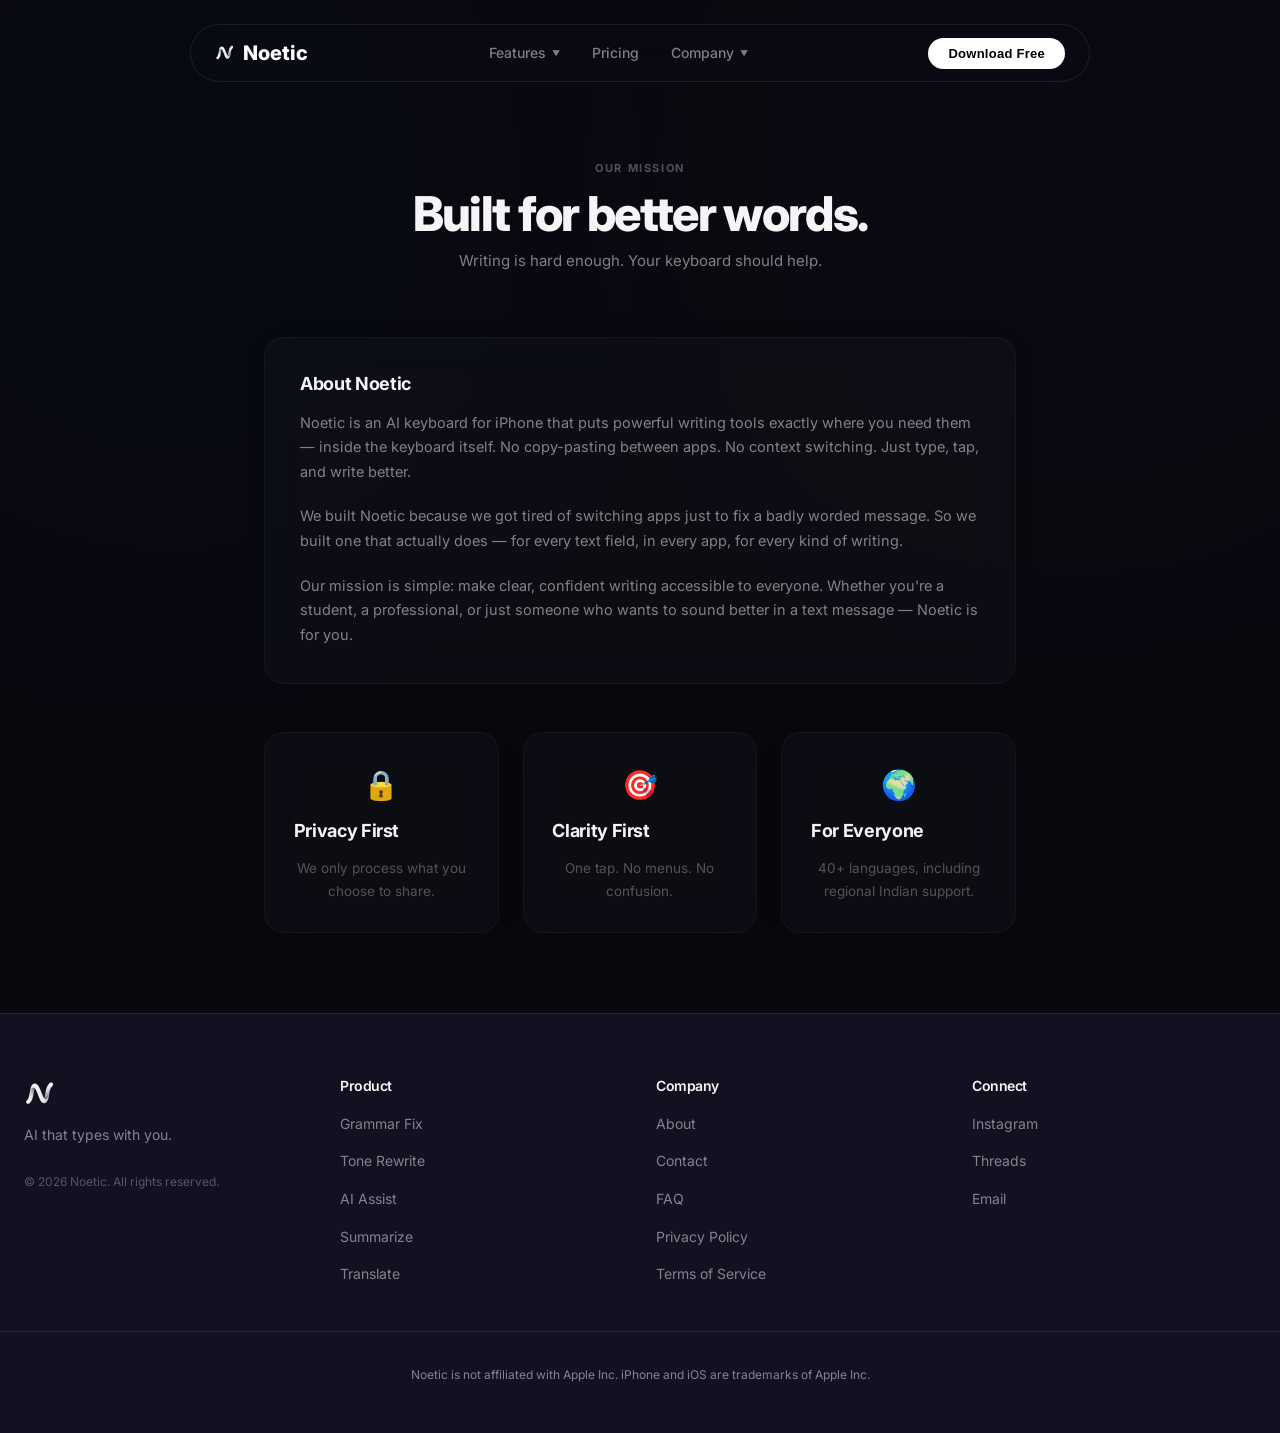
==== commit b59bf50e: "feat: Separate Contact and FAQ pages, add standalone contact page with Formspree contact form, clean" ====
--- a/about.html
+++ b/about.html
@@ -64,7 +64,7 @@
       <li class="nav-dropdown-wrapper">
         <a class="nav-dropdown-toggle">Company <span class="chevron">▼</span></a>
         <div class="nav-dropdown-menu">
-          <a href="support" class="dropdown-item">
+          <a href="contact" class="dropdown-item">
             <svg class="dropdown-icon" viewBox="0 0 24 24" fill="none" stroke="currentColor" stroke-width="2" stroke-linecap="round" stroke-linejoin="round"><path d="M4 4h16c1.1 0 2 .9 2 2v12c0 1.1-.9 2-2 2H4c-1.1 0-2-.9-2-2V6c0-1.1.9-2 2-2z"></path><polyline points="22,6 12,13 2,6"></polyline></svg>
             <span class="dropdown-dot">•</span>
             <span class="dropdown-label">Contact</span>
@@ -110,7 +110,7 @@
       <li><a href="pricing">Pricing</a></li>
       <li style="border-top: 1px solid rgba(255,255,255,0.05); padding-top: 10px; margin-top: 10px; font-weight: bold; color: var(--text-tertiary); font-size: 11px; letter-spacing: 0.05em; text-transform: uppercase;">Company</li>
       <li><a href="about">About</a></li>
-      <li><a href="support">Support</a></li>
+      <li><a href="contact">Contact</a></li>
       <li><a href="support">FAQ</a></li>
       <li><a href="privacy">Privacy Policy</a></li>
       <li><a href="terms">Terms of Use</a></li>
@@ -163,58 +163,7 @@
   </div>
 </section>
 
-<!-- CONTACT FORM SECTION -->
-<section class="section" style="background: var(--bg-alt); padding: 5rem 0;">
-  <div class="container">
-    <h2 style="text-align: center; margin-bottom: 0.5rem; reveal">Get in touch.</h2>
-    <p style="text-align: center; color: var(--text-secondary); margin-bottom: 3rem; reveal">Questions, feedback, press inquiries, or partnership ideas — we read every message.</p>
-    
-    <div style="max-width: 500px; margin: 0 auto;">
-      <!-- Contact Form -->
-      <form class="contact-form glass" action="https://formspree.io/f/mpqejjda" method="POST" style="padding: 2rem; border-radius: var(--radius-lg); reveal">
-        <!-- Name Field -->
-        <div class="form-group">
-          <label for="name">Your Name</label>
-          <input type="text" id="name" name="name" placeholder="John Doe" required>
-        </div>
-        
-        <!-- Email Field -->
-        <div class="form-group">
-          <label for="email">Email Address</label>
-          <input type="email" id="email" name="email" placeholder="you@example.com" required>
-        </div>
-        
-        <!-- Subject Field -->
-        <div class="form-group">
-          <label for="subject">Subject</label>
-          <select id="subject" name="subject" required>
-            <option value="">Select a subject...</option>
-            <option value="General Inquiry">General Inquiry</option>
-            <option value="Bug Report">Bug Report</option>
-            <option value="Feature Request">Feature Request</option>
-            <option value="Press">Press</option>
-            <option value="Partnership">Partnership</option>
-            <option value="Other">Other</option>
-          </select>
-        </div>
-        
-        <!-- Message Field -->
-        <div class="form-group">
-          <label for="message">Message</label>
-          <textarea id="message" name="message" placeholder="Tell us what's on your mind..." required></textarea>
-        </div>
-        
-        <!-- Submit Button -->
-        <button type="submit" class="btn btn-gradient" style="width: 100%; margin-top: 1rem;">Send Message →</button>
-      </form>
-      
-      <!-- Form Note -->
-      <p style="text-align: center; font-size: 12px; color: var(--text-tertiary); margin-top: 1rem;">
-        <!-- This form opens the user's email client. For a true server-side contact form, replace this with a Formspree or EmailJS integration later. -->
-      </p>
-    </div>
-  </div>
-</section>
+
 
 <!-- FOOTER -->
 <footer>
@@ -243,9 +192,10 @@
       <h4>Company</h4>
       <ul>
         <li><a href="about">About</a></li>
+        <li><a href="contact">Contact</a></li>
+        <li><a href="support">FAQ</a></li>
         <li><a href="privacy">Privacy Policy</a></li>
         <li><a href="terms">Terms of Service</a></li>
-        <li><a href="support">Support</a></li>
       </ul>
     </div>
     
--- a/style.css
+++ b/style.css
@@ -629,14 +629,14 @@
 }
 
 .ios-segmented-control {
-  display: flex;
+  display: grid;
+  grid-template-columns: repeat(3, 1fr);
   background: rgba(255, 255, 255, 0.04);
   border: 1px solid rgba(255, 255, 255, 0.08);
   border-radius: 99px;
   padding: 4px;
-  width: fit-content;
-  position: relative;
-  gap: 0;
+  width: 320px;
+  position: relative;
 }
 
 .ios-segment-btn {
@@ -646,14 +646,14 @@
   font-family: inherit;
   font-size: 14px;
   font-weight: 600;
-  padding: 0.6rem 1.8rem;
+  padding: 0.6rem 0;
+  text-align: center;
   border-radius: 99px;
   cursor: pointer;
   outline: none;
   z-index: 2;
   position: relative;
-  transition: color 0.25s cubic-bezier(0.16, 1, 0.3, 1);
-  will-change: color;
+  transition: color 0.2s ease;
 }
 
 .ios-segment-btn:hover {
@@ -670,13 +670,27 @@
   top: 4px;
   left: 4px;
   bottom: 4px;
+  width: calc((100% - 8px) / 3);
   background: rgba(255, 255, 255, 0.1);
   border-radius: 99px;
   box-shadow: 0 4px 12px rgba(0, 0, 0, 0.25);
   z-index: 1;
-  transition: transform 0.3s cubic-bezier(0.16, 1, 0.3, 1), width 0.3s cubic-bezier(0.16, 1, 0.3, 1);
+  transition: transform 0.25s cubic-bezier(0.16, 1, 0.3, 1);
   pointer-events: none;
-  will-change: transform, width;
+  will-change: transform;
+}
+
+/* Hardware accelerated sliding positions */
+.ios-segmented-control[data-active="weekly"] .ios-segment-slider {
+  transform: translateX(0);
+}
+
+.ios-segmented-control[data-active="monthly"] .ios-segment-slider {
+  transform: translateX(100%);
+}
+
+.ios-segmented-control[data-active="yearly"] .ios-segment-slider {
+  transform: translateX(200%);
 }
 
 /* Horizontal Pricing Sheet */
